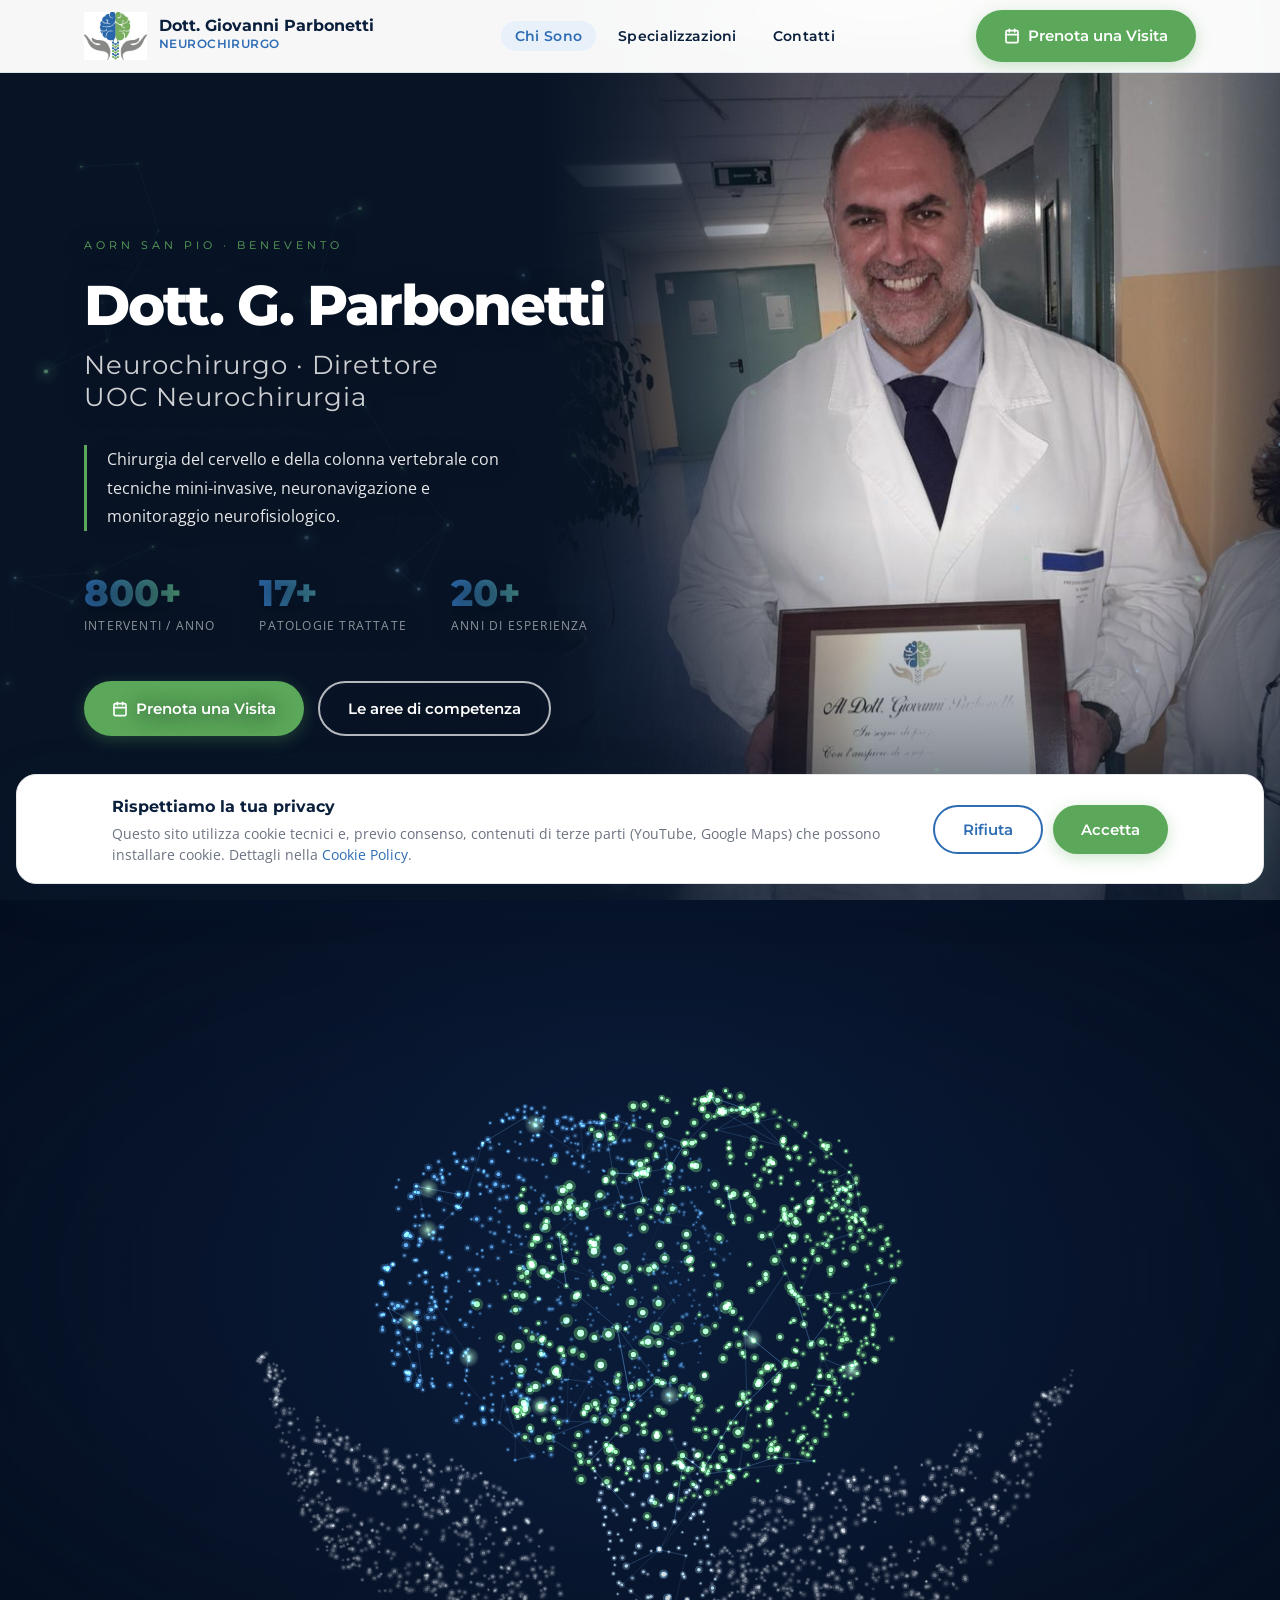
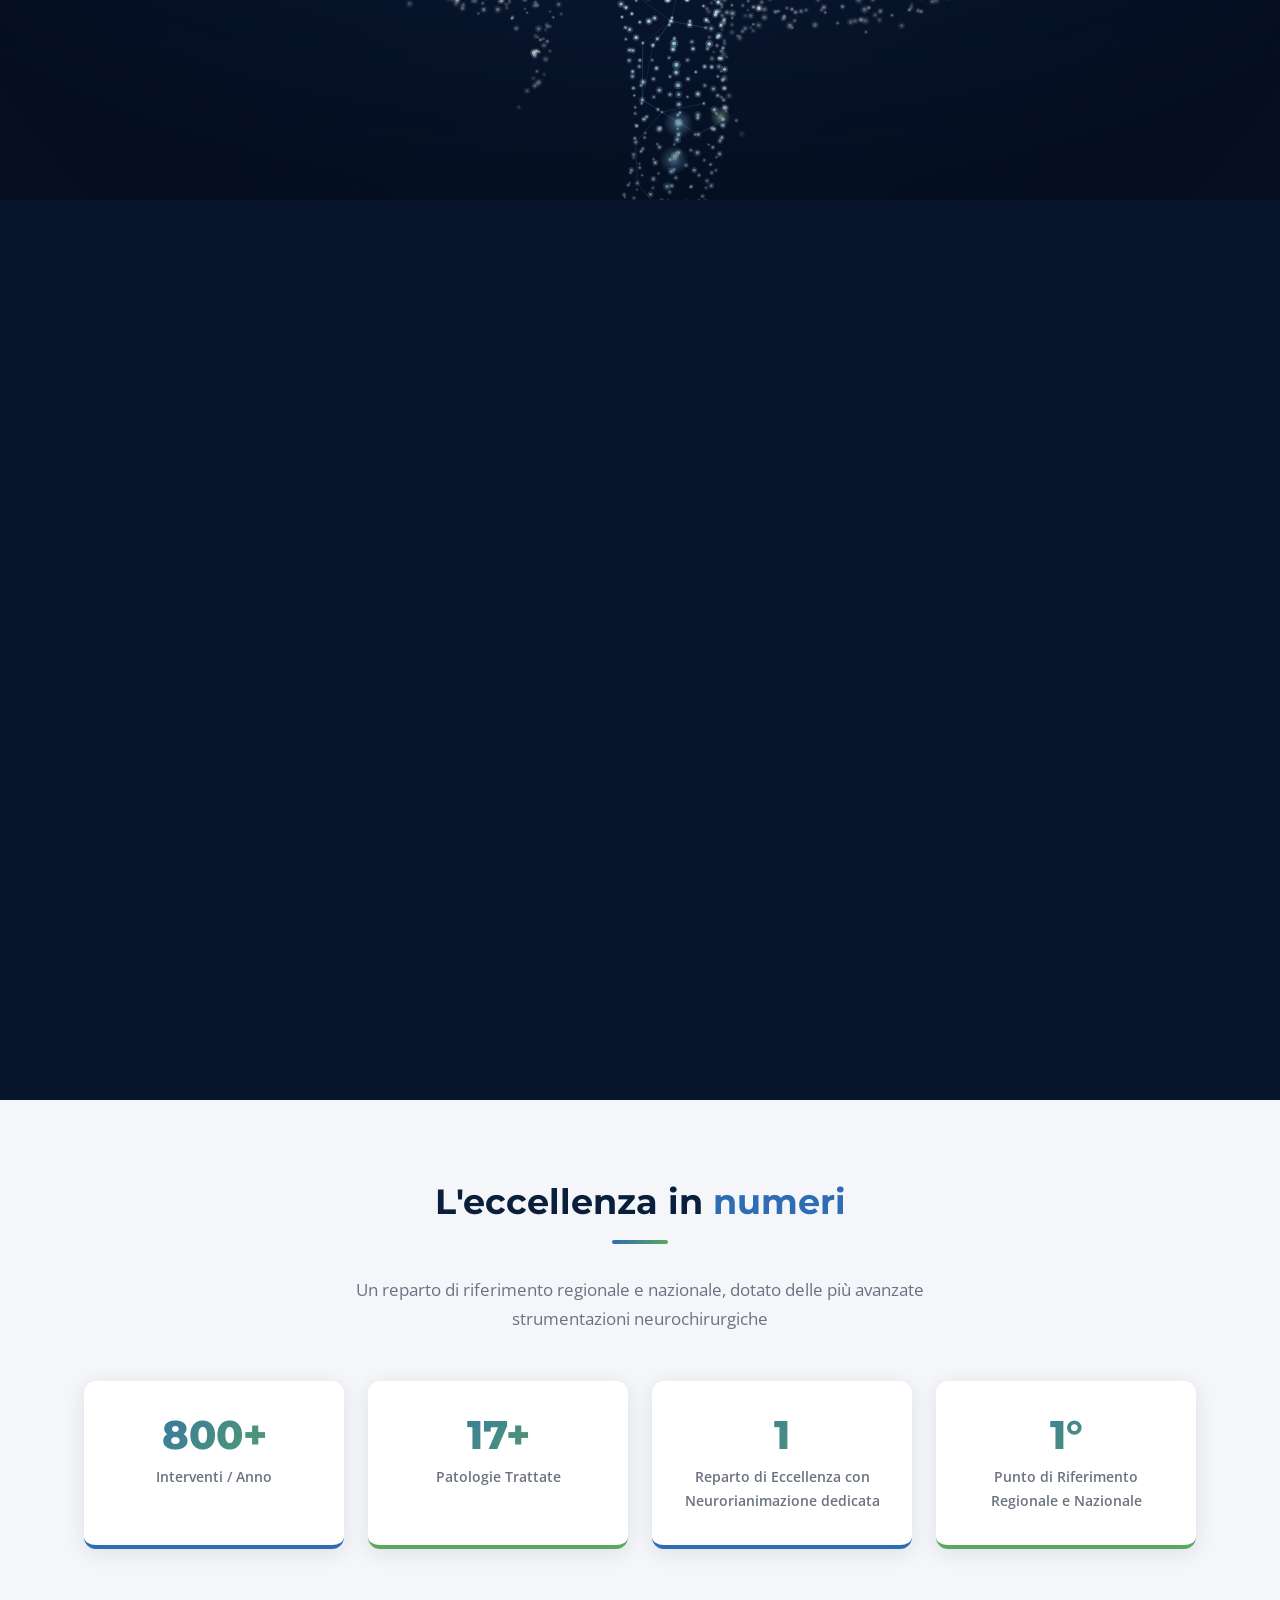
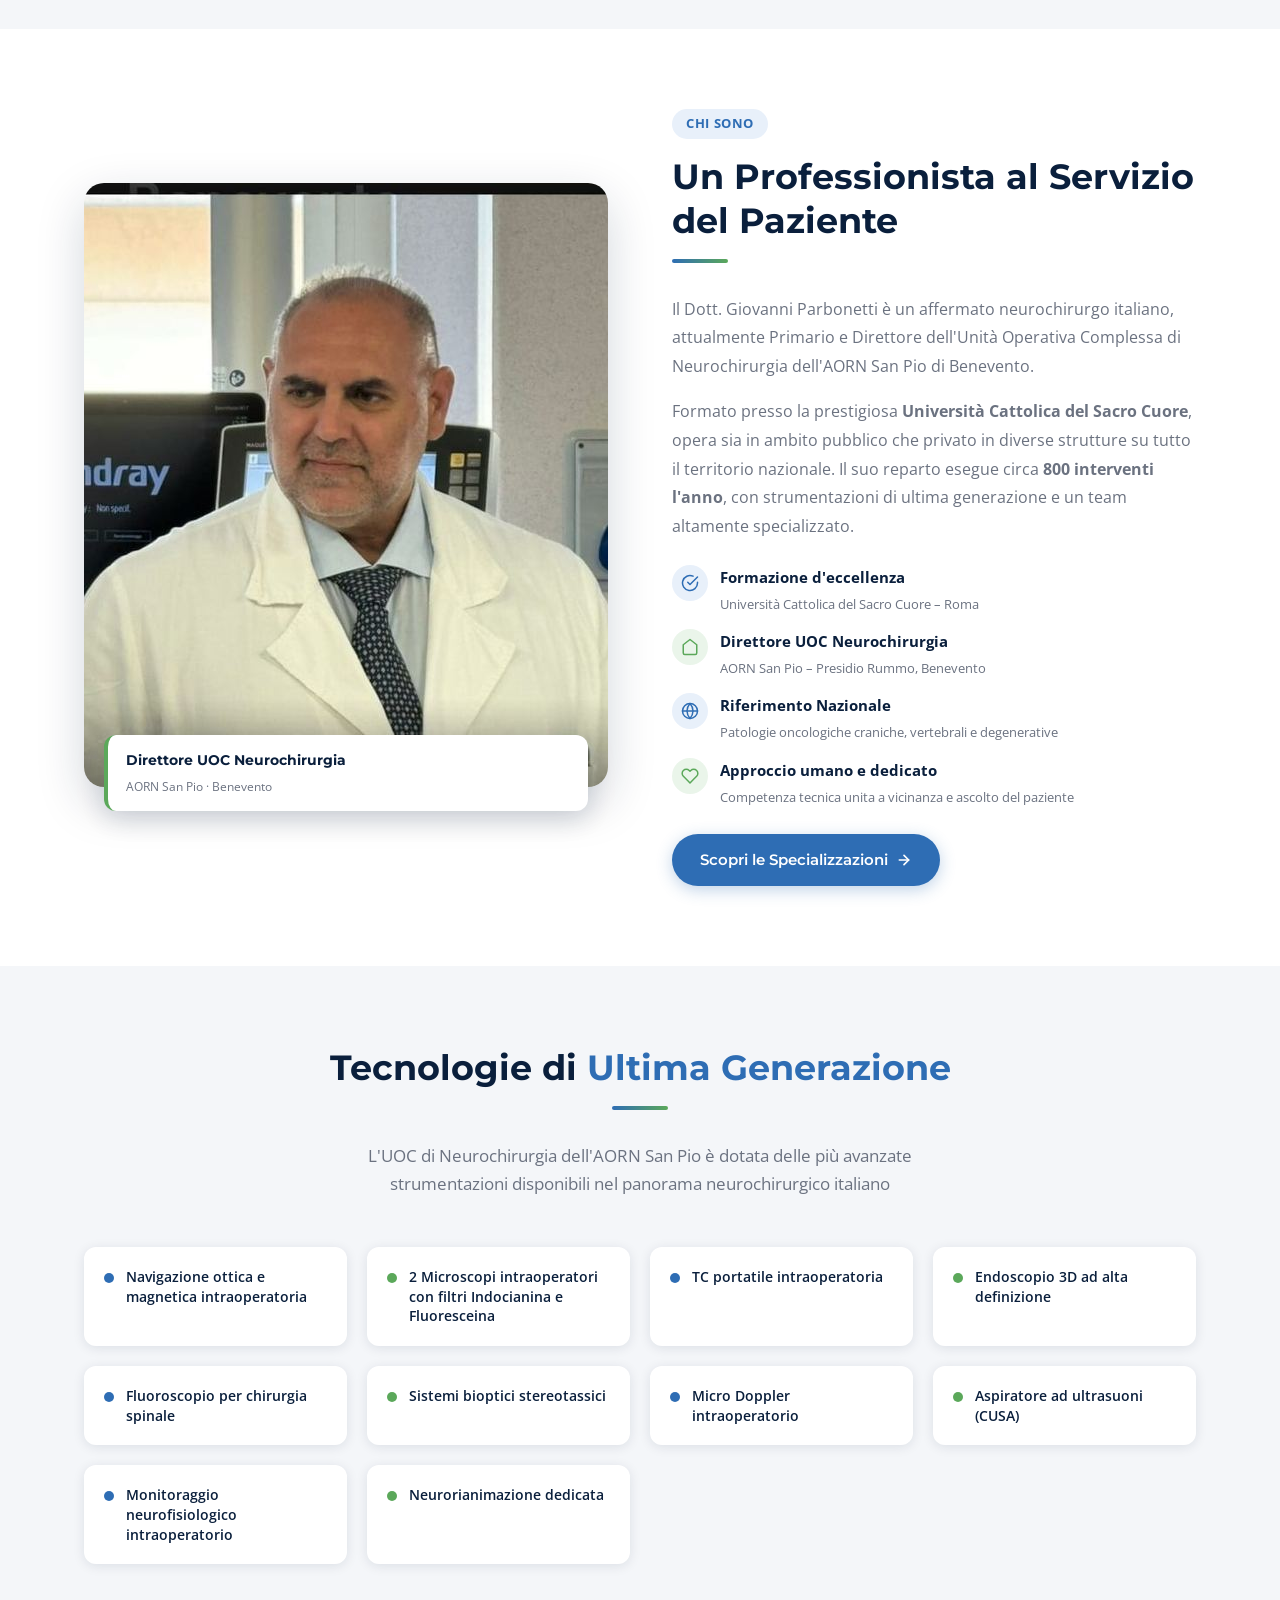
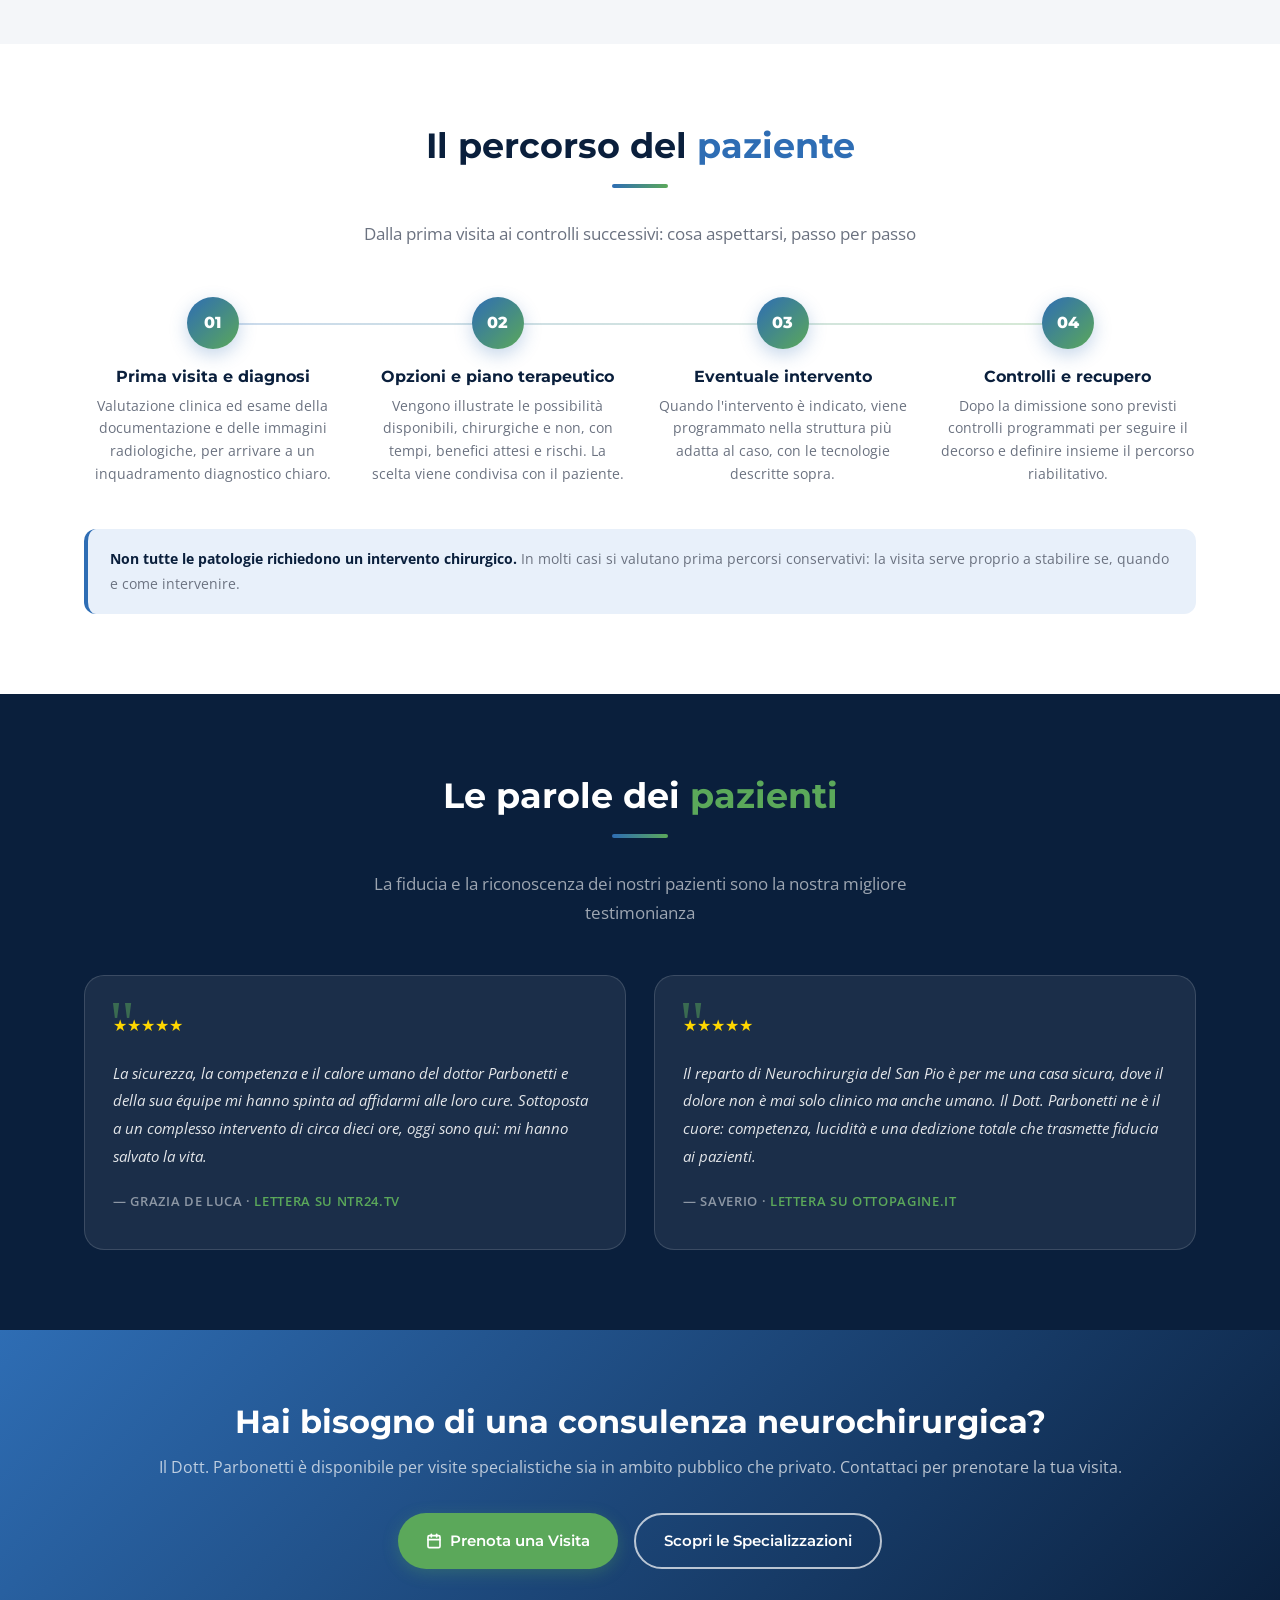
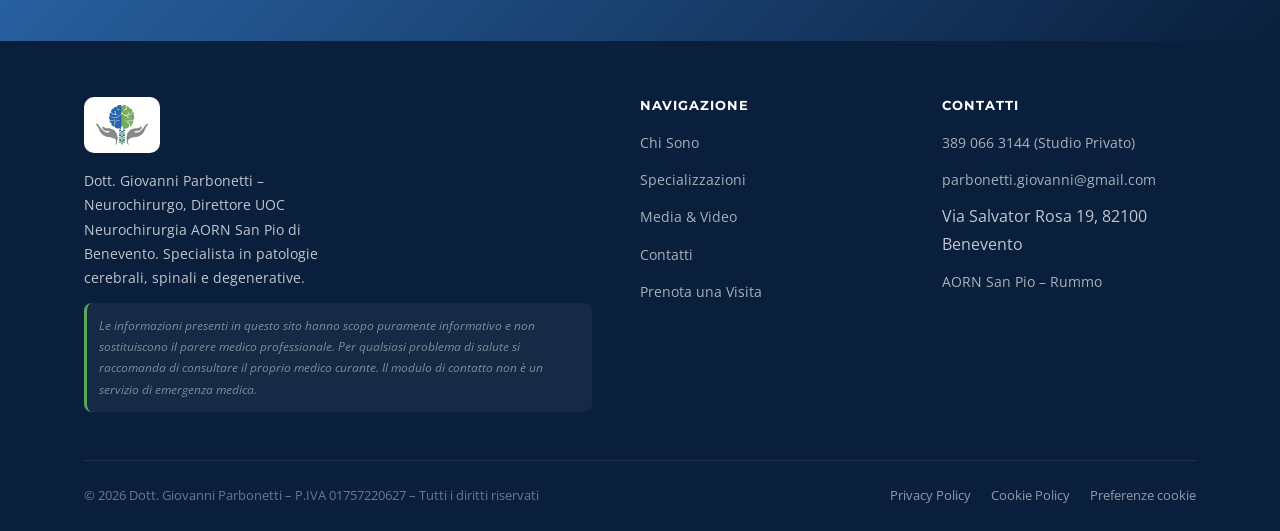
==== index.html @ 3cb3f380 "Scena cervello: due mani di particelle ricavate dai pixel grigi del logo Added functionality to load" ====
<!DOCTYPE html>
<html lang="it">
<head>
  <meta charset="UTF-8" />
  <meta name="viewport" content="width=device-width, initial-scale=1.0" />
  <meta name="description" content="Dott. Giovanni Parbonetti – Neurochirurgo, Direttore UOC Neurochirurgia AORN San Pio di Benevento. Specialista in patologie cerebrali, spinali e degenerative." />
  <meta name="theme-color" content="#0A1F3C" />
  <title>Dott. Giovanni Parbonetti – Neurochirurgo | AORN San Pio Benevento</title>

  <!-- Open Graph / social -->
  <meta property="og:type" content="website" />
  <meta property="og:title" content="Dott. Giovanni Parbonetti – Neurochirurgo | AORN San Pio Benevento" />
  <meta property="og:description" content="Direttore UOC Neurochirurgia AORN San Pio di Benevento. Specialista in patologie cerebrali, spinali e degenerative. Prenota una visita." />
  <meta property="og:image" content="PHOTO-2025-05-21-15-43-56.jpg" />
  <meta property="og:locale" content="it_IT" />
  <meta name="twitter:card" content="summary_large_image" />

  <!-- Google Fonts (preconnect per caricamento rapido) -->
  <link rel="preconnect" href="https://fonts.googleapis.com" />
  <link rel="preconnect" href="https://fonts.gstatic.com" crossorigin />
  <link rel="stylesheet" href="https://fonts.googleapis.com/css2?family=Montserrat:wght@400;500;600;700;800&family=Open+Sans:ital,wght@0,400;0,500;0,600;1,400&display=swap" />

  <link rel="stylesheet" href="style.css" />
  <!-- Favicon placeholder -->
  <link rel="icon" type="image/jpeg" href="PHOTO-2025-06-05-13-00-34.jpg" />

  <!-- Dati strutturati schema.org (Physician) -->
  <script type="application/ld+json">
  {
    "@context": "https://schema.org",
    "@type": "Physician",
    "name": "Dott. Giovanni Parbonetti",
    "medicalSpecialty": "Neurosurgery",
    "description": "Neurochirurgo, Direttore UOC Neurochirurgia presso l'AORN San Pio di Benevento. Specialista in patologie cerebrali, spinali e degenerative.",
    "image": "PHOTO-2025-05-21-15-43-56.jpg",
    "telephone": "+39 389 066 3144",
    "email": "parbonetti.giovanni@gmail.com",
    "address": {
      "@type": "PostalAddress",
      "streetAddress": "Via Salvator Rosa 19",
      "addressLocality": "Benevento",
      "postalCode": "82100",
      "addressRegion": "BN",
      "addressCountry": "IT"
    },
    "worksFor": {
      "@type": "Hospital",
      "name": "AORN San Pio – Presidio Gaetano Rummo",
      "address": {
        "@type": "PostalAddress",
        "streetAddress": "Via Dell'Angelo 1",
        "addressLocality": "Benevento",
        "addressCountry": "IT"
      }
    },
    "alumniOf": "Università Cattolica del Sacro Cuore"
  }
  </script>
</head>
<body>
<div class="scroll-progress" aria-hidden="true"></div>

<!-- ======== NAVBAR ======== -->
<nav class="navbar" id="navbar">
  <div class="container navbar-inner">
    <a href="index.html" class="navbar-brand">
      <img src="PHOTO-2025-06-05-13-00-34.jpg" alt="Logo Dott. Parbonetti" class="navbar-logo" />
      <div class="navbar-brand-text">
        <div class="navbar-brand-name">Dott. Giovanni Parbonetti</div>
        <div class="navbar-brand-title">Neurochirurgo</div>
      </div>
    </a>

    <ul class="nav-links">
      <li><a href="index.html" class="active">Chi Sono</a></li>
      <li><a href="specializzazioni.html">Specializzazioni</a></li>
      <li><a href="contatti.html">Contatti</a></li>
    </ul>

    <a href="contatti.html" class="btn btn-green navbar-cta">
      <svg xmlns="http://www.w3.org/2000/svg" width="16" height="16" viewBox="0 0 24 24" fill="none" stroke="currentColor" stroke-width="2.5" stroke-linecap="round" stroke-linejoin="round"><rect x="3" y="4" width="18" height="18" rx="2"/><line x1="16" y1="2" x2="16" y2="6"/><line x1="8" y1="2" x2="8" y2="6"/><line x1="3" y1="10" x2="21" y2="10"/></svg>
      Prenota una Visita
    </a>

    <button class="hamburger" id="hamburger" aria-label="Menu">
      <span></span><span></span><span></span>
    </button>
  </div>
</nav>

<!-- Mobile menu -->
<div class="mobile-menu" id="mobileMenu">
  <a href="index.html">Chi Sono</a>
  <a href="specializzazioni.html">Specializzazioni & Media</a>
  <a href="contatti.html">Contatti</a>
  <a href="contatti.html" class="btn btn-green">Prenota una Visita</a>
</div>

<!-- ======== HERO — "Split editoriale" ========
     Foto a tutta altezza sfumata nel fondo + rete neurale animata.
     Tutto autocontenuto (markup + stile + script) e SENZA classe .fade-in:
     il contenuto è sempre visibile e non dipende da animations.js. -->
<section class="nh" id="hero">
  <div class="nh-photo">
    <img src="PHOTO-2025-05-21-15-43-56.jpg" alt="Dott. Giovanni Parbonetti, Neurochirurgo" width="760" height="1013" fetchpriority="high" decoding="async" />
  </div>
  <!-- Ordine: prima la velatura scura, POI le particelle: cosi' i puntini
       luminosi galleggiano sopra tutto, anche sopra la foto. -->
  <div class="nh-mask" aria-hidden="true"></div>
  <canvas class="nh-net" id="nhNet" aria-hidden="true"></canvas>

  <div class="container">
    <div class="nh-in">
      <p class="nh-kicker">AORN San Pio · Benevento</p>
      <h1 class="nh-title">Dott. G. Parbonetti<i>Neurochirurgo · Direttore UOC Neurochirurgia</i></h1>
      <p class="nh-quote">Chirurgia del cervello e della colonna vertebrale con tecniche mini-invasive, neuronavigazione e monitoraggio neurofisiologico.</p>
      <div class="nh-nums">
        <div><b data-n="800">800+</b><span>Interventi / anno</span></div>
        <div><b data-n="17">17+</b><span>Patologie trattate</span></div>
        <div><b data-n="20">20+</b><span>Anni di esperienza</span></div>
      </div>
      <div class="nh-cta">
        <a href="contatti.html" class="btn btn-green">
          <svg xmlns="http://www.w3.org/2000/svg" width="16" height="16" viewBox="0 0 24 24" fill="none" stroke="currentColor" stroke-width="2.5" stroke-linecap="round" stroke-linejoin="round"><rect x="3" y="4" width="18" height="18" rx="2"/><line x1="16" y1="2" x2="16" y2="6"/><line x1="8" y1="2" x2="8" y2="6"/><line x1="3" y1="10" x2="21" y2="10"/></svg>
          Prenota una Visita
        </a>
        <a href="specializzazioni.html" class="btn btn-outline">Le aree di competenza</a>
      </div>
    </div>
  </div>
</section>

<style>
  .nh{position:relative;min-height:100vh;display:flex;align-items:center;overflow:hidden;background:#081426;padding-top:72px;}
  /* IMPORTANTE: dentro un contenitore flex il .container non si allarga da solo,
     si restringe attorno al contenuto. Senza width:100% diventava largo 608px
     (560 di testo + 48 di padding) e finiva CENTRATO nello schermo, cioe' sopra
     la foto. Con width:100% torna largo 1160px e il testo resta a sinistra. */
  .nh>.container{width:100%;}
  /* La foto occupa una fascia ampia a destra e resta ben leggibile.
     mask-image sfuma i BORDI LATERALI della foto stessa: a sinistra sparisce
     dentro il fondo scuro (niente piu' stacco netto verticale), a destra si
     ammorbidisce verso il bordo della finestra. E' una maschera di trasparenza,
     non un velo scuro: la foto resta luminosa dove conta, al centro. */
  .nh-photo{position:absolute;top:0;right:0;width:58%;height:100%;
    -webkit-mask-image:linear-gradient(90deg,transparent 0,rgba(0,0,0,.18) 8%,#000 34%,#000 84%,rgba(0,0,0,.5) 100%);
    mask-image:linear-gradient(90deg,transparent 0,rgba(0,0,0,.18) 8%,#000 34%,#000 84%,rgba(0,0,0,.5) 100%);}
  .nh-photo img{width:100%;height:100%;object-fit:cover;object-position:center 16%;}
  .nh-net{position:absolute;inset:0;width:100%;height:100%;opacity:.62;}
  /* Sfumatura: piena a sinistra, completamente trasparente oltre il 68% */
  .nh-mask{position:absolute;inset:0;
    background:
      linear-gradient(90deg,#081426 2%,rgba(8,20,38,.86) 24%,rgba(8,20,38,.42) 48%,rgba(8,20,38,0) 68%),
      linear-gradient(0deg,rgba(8,20,38,.72),transparent 42%);}
  /* Colonna di testo tenuta nella zona scura, con ombra morbida:
     così la foto resta luminosa ma il testo sopra il camice si legge bene. */
  .nh-in{position:relative;max-width:560px;padding:80px 0;text-shadow:0 2px 20px rgba(8,20,38,.8);}
  .nh-kicker{font-family:'Montserrat',sans-serif;font-size:.7rem;letter-spacing:4px;text-transform:uppercase;color:var(--green);animation:nhUp .7s ease both;}
  /* Corpo ridotto rispetto al solo cognome: "Dott. G. Parbonetti" e' lungo
     19 caratteri e a 68px sfondava la colonna da 560px (misurato 651px).
     A 56px sta su una riga sola da 1280px in su, e scala giu' fino a 32px
     sul telefono senza mai andare a capo. */
  .nh-title{font-family:'Montserrat',sans-serif;font-weight:800;font-size:clamp(2rem,4.6vw,3.5rem);line-height:1;letter-spacing:-2px;color:#fff;margin:22px 0 0;animation:nhUp .85s ease .12s both;}
  /* Sottotitolo: leggermente piu' piccolo, con interlinea propria (l'h1 ha
     line-height:1) e text-wrap:balance, cosi' su due righe non resta la parola
     "Neurochirurgia" orfana da sola in fondo. */
  .nh-title i{font-style:normal;font-weight:400;display:block;font-size:.46em;line-height:1.25;text-wrap:balance;letter-spacing:1px;color:rgba(255,255,255,.8);margin-top:16px;}
  .nh-quote{border-left:3px solid var(--green);padding-left:20px;margin-top:32px;font-size:1.02rem;line-height:1.75;color:rgba(255,255,255,.9);max-width:430px;animation:nhUp .85s ease .3s both;}
  .nh-nums{display:flex;gap:44px;margin-top:44px;flex-wrap:wrap;animation:nhUp .85s ease .45s both;}
  .nh-nums b{display:block;font-family:'Montserrat',sans-serif;font-size:2.3rem;font-weight:800;line-height:1;
    background:linear-gradient(90deg,var(--blue),var(--green));-webkit-background-clip:text;background-clip:text;color:transparent;}
  .nh-nums span{font-size:.76rem;color:rgba(255,255,255,.55);text-transform:uppercase;letter-spacing:1.2px;}
  .nh-cta{display:flex;gap:14px;flex-wrap:wrap;margin-top:42px;animation:nhUp .85s ease .58s both;}
  @keyframes nhUp{from{opacity:0;transform:translateY(26px);}to{opacity:1;transform:translateY(0);}}
  @media (max-width:900px){
    .nh{min-height:auto;padding:110px 0 70px;}
    /* Su mobile la foto sta dietro al testo: qui la sfumatura va dall'alto
       verso il basso, cosi' l'immagine si dissolve nel fondo scuro. */
    .nh-photo{width:100%;opacity:.3;
      -webkit-mask-image:linear-gradient(180deg,#000 0,#000 52%,transparent 100%);
      mask-image:linear-gradient(180deg,#000 0,#000 52%,transparent 100%);}
    .nh-mask{background:linear-gradient(0deg,#081426 20%,rgba(8,20,38,.88) 58%,rgba(8,20,38,.62));}
    .nh-in{padding:0;}
    .nh-nums{gap:26px;}
    .nh-nums b{font-size:1.8rem;}
  }
  @media (prefers-reduced-motion:reduce){
    .nh-kicker,.nh-title,.nh-quote,.nh-nums,.nh-cta{animation:none;}
    .nh-net{display:none;}
  }
</style>

<script>
(function(){
  var reduce=window.matchMedia('(prefers-reduced-motion: reduce)').matches;
  var cv=document.getElementById('nhNet');
  var sec=document.getElementById('hero');

  /* Particelle: puntini luminosi blu e verdi che salgono molto lentamente e si
     collegano fra loro quando si avvicinano. L'alone di ogni puntino e' disegnato
     UNA sola volta su una mini-canvas di servizio ("sprite") e poi ricopiato:
     e' molto piu' leggero che ricalcolare un gradiente per ogni particella a ogni
     fotogramma. L'animazione si ferma quando la hero esce dallo schermo. */
  if(cv&&cv.getContext&&!reduce){
    var ctx=cv.getContext('2d'),P=[],W=0,H=0,attiva=true,girando=false;
    var N=window.innerWidth<760?30:70;   /* meno particelle su telefono */
    function sprite(col){
      var s=document.createElement('canvas');s.width=s.height=64;
      var c=s.getContext('2d'),g=c.createRadialGradient(32,32,0,32,32,32);
      g.addColorStop(0,'rgba('+col+',.55)');
      g.addColorStop(.35,'rgba('+col+',.16)');
      g.addColorStop(1,'rgba('+col+',0)');
      c.fillStyle=g;c.fillRect(0,0,64,64);return s;}
    var ALO_BLU=sprite('150,205,255'), ALO_VERDE=sprite('124,205,140');
    for(var i=0;i<N;i++)P.push({
      x:Math.random(), y:Math.random(),
      vx:(Math.random()-.5)*0.00020,                 /* deriva laterale minima */
      vy:-(0.00010+Math.random()*0.00026),           /* salgono piano */
      r:0.7+Math.random()*1.8,                       /* raggio del puntino */
      a:0.20+Math.random()*0.45,                     /* trasparenza di base */
      verde:Math.random()<0.40,                      /* 40% verdi, 60% azzurre */
      f:Math.random()*6.283});                       /* sfasamento del respiro */
    function misura(){var r=cv.getBoundingClientRect();W=r.width;H=r.height;if(W<2||H<2)return false;
      var d=Math.min(window.devicePixelRatio||1,2),nw=Math.round(W*d),nh=Math.round(H*d);
      if(cv.width!==nw||cv.height!==nh){cv.width=nw;cv.height=nh;}
      ctx.setTransform(d,0,0,d,0,0);return true;}
    function frame(now){
      if(!attiva){girando=false;return;}
      if(!misura()){requestAnimationFrame(frame);return;}
      var t=now*0.001,i,j;
      ctx.clearRect(0,0,W,H);
      /* movimento: chi esce da un bordo rientra dall'altro */
      for(i=0;i<P.length;i++){var p=P[i];p.x+=p.vx;p.y+=p.vy;
        if(p.x<-0.03)p.x=1.03; else if(p.x>1.03)p.x=-0.03;
        if(p.y<-0.03){p.y=1.03;p.x=Math.random();}}
      /* fili di collegamento fra particelle vicine */
      for(i=0;i<P.length;i++){for(j=i+1;j<P.length;j++){
        var a=P[i],b=P[j],dx=(a.x-b.x)*W,dy=(a.y-b.y)*H,d2=dx*dx+dy*dy;
        if(d2<14000){ctx.strokeStyle='rgba(130,185,225,'+(0.11*(1-d2/14000)).toFixed(3)+')';ctx.lineWidth=1;
          ctx.beginPath();ctx.moveTo(a.x*W,a.y*H);ctx.lineTo(b.x*W,b.y*H);ctx.stroke();}}}
      /* alone + nucleo; "lighter" fa sommare le luci come luci vere */
      ctx.globalCompositeOperation='lighter';
      for(i=0;i<P.length;i++){var q=P[i],qx=q.x*W,qy=q.y*H;
        var al=q.a*(0.70+0.30*Math.sin(t*0.8+q.f)), R=q.r*7;
        ctx.globalAlpha=al;
        ctx.drawImage(q.verde?ALO_VERDE:ALO_BLU,qx-R,qy-R,R*2,R*2);
        ctx.globalAlpha=1;
        ctx.fillStyle='rgba('+(q.verde?'150,225,165':'190,225,255')+','+al.toFixed(3)+')';
        ctx.beginPath();ctx.arc(qx,qy,q.r,0,6.283);ctx.fill();}
      ctx.globalCompositeOperation='source-over';
      requestAnimationFrame(frame);
    }
    function avvia(){if(!girando){girando=true;requestAnimationFrame(frame);}}
    if('IntersectionObserver' in window){
      new IntersectionObserver(function(e){e.forEach(function(x){attiva=x.isIntersecting;if(attiva)avvia();});},{threshold:0})
        .observe(sec);
    }
    avvia();
  }

  /* I numeri partono già scritti nell'HTML: il conteggio è solo un di più. */
  if(!reduce){
    var nums=document.querySelectorAll('.nh-nums b[data-n]');
    nums.forEach(function(el){
      var target=+el.getAttribute('data-n'),t0=null;
      function step(now){ if(t0===null)t0=now;
        var k=Math.min((now-t0)/1500,1);
        el.textContent=Math.round(target*(1-Math.pow(1-k,3)))+'+';
        if(k<1)requestAnimationFrame(step); }
      requestAnimationFrame(step);
    });
  }
})();
</script>

<!-- ======== SCENA CERVELLO NEURALE (scroll) ======== -->
<section class="neuro-scene" id="neuroScene">
  <div class="neuro-sticky">
    <canvas id="neuroCanvas" aria-hidden="true"></canvas>
    <div class="neuro-vignette" aria-hidden="true"></div>
    <div class="neuro-overlay">
      <p class="neuro-eyebrow" id="nEyebrow">Il sistema nervoso, in ogni dettaglio</p>
      <h2 class="neuro-title" id="nTitle">Neurochirurgia <span>d'Eccellenza</span></h2>
      <p class="neuro-sub" id="nSub">Tecnologie di ultima generazione al servizio del cervello e della colonna vertebrale.</p>
      <!-- I numeri non vengono ripetuti qui: la sezione "L'eccellenza in numeri"
           subito sotto è l'unico punto in cui compaiono, per evitare dati discordanti. -->
    </div>
  </div>
  <style>
    .neuro-scene{position:relative;height:200vh;background:#07142b;}
    .neuro-sticky{position:sticky;top:0;height:100vh;overflow:hidden;}
    #neuroCanvas{position:absolute;inset:0;width:100%;height:100%;display:block;}
    .neuro-vignette{position:absolute;inset:0;pointer-events:none;background:radial-gradient(ellipse 70% 60% at 50% 42%,transparent 42%,rgba(4,11,26,.6) 100%);}
    .neuro-overlay{position:absolute;inset:0;display:flex;flex-direction:column;justify-content:center;padding:0 8vw;pointer-events:none;}
    .neuro-eyebrow{font-family:'Montserrat',sans-serif;font-weight:600;letter-spacing:5px;text-transform:uppercase;font-size:.72rem;color:var(--green);opacity:0;transform:translateY(20px);}
    .neuro-title{font-family:'Montserrat',sans-serif;font-weight:800;line-height:1.02;letter-spacing:-1px;font-size:clamp(2.1rem,6vw,4.4rem);margin-top:14px;max-width:14ch;color:#fff;opacity:0;transform:translateY(30px);text-shadow:0 6px 40px rgba(4,11,26,.6);}
    .neuro-title span{color:var(--green);}
    .neuro-sub{margin-top:20px;font-size:clamp(.95rem,1.6vw,1.15rem);color:rgba(255,255,255,.72);max-width:36ch;opacity:0;transform:translateY(24px);}
    .neuro-stats{display:flex;gap:38px;margin-top:40px;flex-wrap:wrap;}
    .neuro-stat{opacity:0;transform:translateY(20px);}
    .neuro-stat b{font-family:'Montserrat',sans-serif;font-weight:800;font-size:clamp(1.7rem,3vw,2.4rem);background:linear-gradient(90deg,var(--blue),var(--green));-webkit-background-clip:text;background-clip:text;color:transparent;display:block;}
    .neuro-stat span{font-size:.8rem;color:rgba(255,255,255,.55);letter-spacing:.5px;}
    @media (max-width:640px){.neuro-scene{height:170vh;}.neuro-overlay{justify-content:flex-end;padding:0 7vw 14vh;}.neuro-stats{gap:22px;}}
  </style>
  <script>
  (function(){
    var reduce=window.matchMedia('(prefers-reduced-motion: reduce)').matches;
    var cv=document.getElementById('neuroCanvas'); if(!cv) return;
    var ctx=cv.getContext('2d'), scene=document.getElementById('neuroScene');
    var DPR=Math.min(window.devicePixelRatio||1,2), W=0,H=0,CX=0,CY=0,SC=1;
    /* Misura il canvas. Ridimensiona SOLO se le dimensioni sono cambiate:
       assegnare cv.width cancella il disegno, quindi non va fatto a ogni frame. */
    function measure(){var r=cv.getBoundingClientRect();W=r.width;H=r.height;if(W<2||H<2)return false;
      var nw=Math.round(W*DPR),nh=Math.round(H*DPR);
      if(cv.width!==nw||cv.height!==nh){cv.width=nw;cv.height=nh;}
      ctx.setTransform(DPR,0,0,DPR,0,0);
      CX=W*0.5;CY=H*0.42;SC=Math.min(W,H)*0.22;return true;}
    function rnd(a,b){return a+Math.random()*(b-a);}
    var P=[];
    function hemi(sign,n,col){for(var i=0;i<n;i++){var u=Math.random(),v=Math.random();
      var th=2*Math.PI*u,ph=Math.acos(2*v-1);
      var x=Math.sin(ph)*Math.cos(th),y=Math.cos(ph),z=Math.sin(ph)*Math.sin(th);
      var f=1+0.10*Math.sin(x*7+y*5)*Math.sin(z*6-y*4)+0.05*Math.sin(y*13+z*3);
      var px=x*1.02*f,py=y*0.92*f,pz=z*1.12*f;
      px=sign*(0.42+Math.abs(px)*0.62);py=py*0.98+0.05;
      var d=Math.random()<0.35?rnd(0.72,0.97):1;px*=d;py*=d;pz*=d;
      var s=0.55+0.45*Math.random();
      P.push({bx:px,by:py,bz:pz,sx:rnd(-6,6),sy:rnd(-6,6),sz:rnd(-6,6),r:col[0]*s|0,g:col[1]*s|0,b:col[2]*s|0,z2:rnd(0.9,2)});}}
    function spine(){var top=0.9,bot=3.4,V=22;for(var i=0;i<=V;i++){var t=i/V;
      var cy=top+t*(bot-top),cx=0.02+0.30*Math.sin(t*Math.PI*1.15),cz=0.05*Math.sin(t*6);
      var ring=12+Math.round((1-t)*6),rad=0.30-0.10*t;
      for(var k=0;k<ring;k++){var a=2*Math.PI*k/ring,sh=0.6+0.4*Math.random();
        P.push({bx:cx+Math.cos(a)*rad,by:cy,bz:cz+Math.sin(a)*rad*0.85,sx:rnd(-6,6),sy:rnd(-6,6),sz:rnd(-6,6),r:175*sh|0,g:215*sh|0,b:255*sh|0,z2:rnd(0.9,1.7),cord:false});}
      P.push({bx:cx,by:cy,bz:cz,sx:rnd(-6,6),sy:rnd(-6,6),sz:rnd(-6,6),r:150,g:210,b:255,z2:rnd(1.4,2.3),cord:true});}}
    hemi(-1,780,[70,150,230]);hemi(1,780,[110,205,120]);spine();
    var neu=[];for(var i=0;i<P.length;i+=13)neu.push(P[i]);
    var links=[];for(var a=0;a<neu.length;a++){var b1=-1,d1=9,b2=-1,d2=9;
      for(var b=0;b<neu.length;b++){if(a==b)continue;var dx=neu[a].bx-neu[b].bx,dy=neu[a].by-neu[b].by,dz=neu[a].bz-neu[b].bz,dd=dx*dx+dy*dy+dz*dz;
        if(dd<d1){d2=d1;b2=b1;d1=dd;b1=b;}else if(dd<d2){d2=dd;b2=b;}}
      if(b1>=0&&d1<0.85)links.push([neu[a],neu[b1]]);if(b2>=0&&d2<0.85&&Math.random()<0.6)links.push([neu[a],neu[b2]]);}
    var cord=P.filter(function(p){return p.cord;}).sort(function(a,b){return a.by-b.by;});
    var sig=[];for(var s=0;s<10;s++)sig.push({l:links[(Math.random()*links.length)|0],t:Math.random(),v:rnd(0.006,0.015)});
    var csig=[];for(var c=0;c<4;c++)csig.push({t:Math.random(),v:rnd(0.002,0.004)});

    /* ---------- LE DUE MANI, RICAVATE DAL LOGO VERO --------------------
       Le mani non sono disegnate a mano: si carica il file del logo in una
       piccola canvas di servizio e si tengono SOLO i pixel grigi (il cervello
       nel logo e' blu/verde, lo sfondo e' bianco). Da quei pixel si estrae una
       nuvola di punti, quindi la sagoma coincide esattamente con il marchio
       del Dottore. Se un domani il logo cambia, cambiano anche le mani.       */
    var MANI=[];
    (function caricaMani(){
      var img=new Image();
      img.onload=function(){
        var cw=340, ch=Math.round(cw*img.naturalHeight/img.naturalWidth);
        var oc=document.createElement('canvas');oc.width=cw;oc.height=ch;
        var o=oc.getContext('2d');o.drawImage(img,0,0,cw,ch);
        var dat;try{dat=o.getImageData(0,0,cw,ch).data;}catch(e){return;}
        var pts=[],x,y,ii,r,g,b,mx,mn;
        for(y=0;y<ch;y++)for(x=0;x<cw;x++){
          ii=(y*cw+x)*4;r=dat[ii];g=dat[ii+1];b=dat[ii+2];
          mx=r>g?(r>b?r:b):(g>b?g:b); mn=r<g?(r<b?r:b):(g<b?g:b);
          /* grigio = i tre canali quasi uguali e luminosita' media */
          if(mx-mn<18&&mn>105&&mx<185)pts.push(x,y);
        }
        if(pts.length<800)return;
        var X0=1e9,X1=-1e9,Y0=1e9;
        for(ii=0;ii<pts.length;ii+=2){
          if(pts[ii]<X0)X0=pts[ii];if(pts[ii]>X1)X1=pts[ii];
          if(pts[ii+1]<Y0)Y0=pts[ii+1];}
        var stretto=window.innerWidth<760;
        var LARG=stretto?3.5:4.15;                  /* larghezza in unita' scena */
        var k=LARG/(X1-X0), cxL=(X0+X1)/2, N=stretto?520:1250;
        for(var n=0;n<N;n++){
          var j=((Math.random()*(pts.length>>1))|0)*2;
          var bx=(pts[j]-cxL)*k;
          var by=(pts[j+1]-Y0)*k+0.42;              /* partono sotto al cervello */
          /* le mani si incurvano verso chi guarda, come palme aperte */
          var u=Math.min(1,Math.abs(bx)/(LARG*0.5));
          var bz=0.55*Math.sin(Math.PI*u)+(Math.random()-.5)*0.12;
          var sh=0.72+0.28*Math.random();           /* variazione di grigio */
          MANI.push({bx:bx,by:by,bz:bz,r:0.75+Math.random()*1.05,
            a:0.26+Math.random()*0.30,
            c:Math.round(180*sh+42)+','+Math.round(188*sh+42)+','+Math.round(198*sh+42)});
        }
        if(reduce)frame(performance.now());
      };
      img.src='PHOTO-2025-06-05-13-00-34.jpg';
    })();

    function lerp(a,b,t){return a+(b-a)*t;}
    function clamp01(v){return Math.max(0,Math.min(1,v));}
    function easeOut(t){return 1-Math.pow(1-t,3);}
    function seg(p,a,b){return clamp01((p-a)/(b-a));}
    var progress=0;
    function computeProgress(){var r=scene.getBoundingClientRect(),total=scene.offsetHeight-window.innerHeight;progress=total>0?clamp01(-r.top/total):0;}
    function ov(id,v){var el=document.getElementById(id);if(el){el.style.opacity=v;el.style.transform='translateY('+((1-v)*22)+'px)';}}
    function overlay(){ov('nEyebrow',seg(progress,0.05,0.16));ov('nTitle',seg(progress,0.10,0.24));ov('nSub',seg(progress,0.18,0.34));}
    function glow(x,y,r,c){var g=ctx.createRadialGradient(x,y,0,x,y,r*3.5);g.addColorStop(0,'rgba('+c+',.9)');g.addColorStop(.4,'rgba('+c+',.4)');g.addColorStop(1,'rgba('+c+',0)');ctx.fillStyle=g;ctx.beginPath();ctx.arc(x,y,r*3.5,0,6.283);ctx.fill();}
    var t0=performance.now();
    function frame(now){
      /* Se il canvas non ha ancora dimensioni valide riprova al frame dopo,
         anche con "riduci animazioni": altrimenti resterebbe vuoto per sempre. */
      if(!measure()){requestAnimationFrame(frame);return;}
      var tm=(now-t0)/1000;
      /* Il cervello e' SEMPRE formato e visibile: lo scroll aggiunge solo rotazione. */
      var rY=reduce?0.5:(progress*1.5+tm*0.16), rX=-0.17+Math.sin(tm*0.25)*0.05;
      var cY=Math.cos(rY),sY=Math.sin(rY),cX=Math.cos(rX),sX=Math.sin(rX);
      ctx.clearRect(0,0,W,H);
      var bg=ctx.createRadialGradient(CX,CY,0,CX,CY,Math.max(W,H)*0.6);bg.addColorStop(0,'rgba(20,48,92,.35)');bg.addColorStop(1,'rgba(7,20,43,0)');ctx.fillStyle=bg;ctx.fillRect(0,0,W,H);
      ctx.globalCompositeOperation='lighter';
      /* Le mani ruotano MOLTO meno del cervello: oscillano appena, cosi'
         restano sempre aperte verso chi guarda mentre il cervello gira. */
      if(MANI.length){
        var rYm=Math.sin(tm*0.22)*0.15, rXm=-0.06;
        var cYm=Math.cos(rYm),sYm=Math.sin(rYm),cXm=Math.cos(rXm),sXm=Math.sin(rXm);
        for(var mi=0;mi<MANI.length;mi++){var mq=MANI[mi];
          var hx=mq.bx*cYm-mq.bz*sYm, hz=mq.bx*sYm+mq.bz*cYm;
          var hy=mq.by*cXm-hz*sXm, hz2=mq.by*sXm+hz*cXm;
          var hpe=4.2/(4.2-hz2), hsx=CX+hx*SC*hpe, hsy=CY+hy*SC*hpe;
          var hal=mq.a*(0.55+0.45*((hz2+1.4)/2.6));
          ctx.fillStyle='rgba('+mq.c+','+(hal*0.4).toFixed(3)+')';
          ctx.beginPath();ctx.arc(hsx,hsy,mq.r*hpe*2,0,6.283);ctx.fill();
          ctx.fillStyle='rgba('+mq.c+','+hal.toFixed(3)+')';
          ctx.beginPath();ctx.arc(hsx,hsy,Math.max(0.5,mq.r*hpe),0,6.283);ctx.fill();}
      }
      for(var i=0;i<P.length;i++){var p=P[i];
        var bx=p.bx,by=p.by,bz=p.bz;
        var x1=bx*cY-bz*sY,z1=bx*sY+bz*cY,y1=by*cX-z1*sX,z2=by*sX+z1*cX;
        var pe=4.2/(4.2-z2);p._x=CX+x1*SC*pe;p._y=CY+y1*SC*pe;p._s=pe;p._z=z2;}
      ctx.lineWidth=1;for(var l=0;l<links.length;l++){var A=links[l][0],B=links[l][1];var al=0.06+0.10*((A._z+B._z)*0.5+1);ctx.strokeStyle='rgba(90,150,210,'+al.toFixed(3)+')';ctx.beginPath();ctx.moveTo(A._x,A._y);ctx.lineTo(B._x,B._y);ctx.stroke();}
      var o=P.slice().sort(function(a,b){return a._z-b._z;});
      for(var q=0;q<o.length;q++){var pt=o[q],dp=(pt._z+1.4)/2.6,al=0.30+0.70*dp,sz=pt.z2*pt._s*(0.7+0.5*dp);
        ctx.fillStyle='rgba('+pt.r+','+pt.g+','+pt.b+','+(al*0.5).toFixed(3)+')';ctx.beginPath();ctx.arc(pt._x,pt._y,sz*2.1,0,6.283);ctx.fill();
        ctx.fillStyle='rgba('+Math.min(255,pt.r+60)+','+Math.min(255,pt.g+60)+','+Math.min(255,pt.b+60)+','+al.toFixed(3)+')';ctx.beginPath();ctx.arc(pt._x,pt._y,Math.max(0.5,sz),0,6.283);ctx.fill();}
      if(!reduce){
        for(var si=0;si<sig.length;si++){var g0=sig[si];g0.t+=g0.v;if(g0.t>1){g0.t=0;g0.l=links[(Math.random()*links.length)|0];}if(!g0.l)continue;var A2=g0.l[0],B2=g0.l[1];glow(lerp(A2._x,B2._x,g0.t),lerp(A2._y,B2._y,g0.t),3,'180,240,200');}
        for(var ci=0;ci<csig.length;ci++){var c0=csig[ci];c0.t+=c0.v;if(c0.t>1)c0.t=0;var ix=c0.t*(cord.length-1),i0=Math.floor(ix),fr=ix-i0,pA=cord[i0],pB=cord[Math.min(cord.length-1,i0+1)];if(pA&&pB)glow(lerp(pA._x,pB._x,fr),lerp(pA._y,pB._y,fr),4.2,'150,215,255');}
      }
      ctx.globalCompositeOperation='source-over';
      if(!reduce)requestAnimationFrame(frame);
    }
    function onScroll(){computeProgress();overlay();}
    window.addEventListener('scroll',onScroll,{passive:true});
    window.addEventListener('resize',function(){measure();onScroll();if(reduce)frame(performance.now());},{passive:true});
    computeProgress();overlay();
    if(reduce){progress=0.6;overlay();frame(performance.now());}else requestAnimationFrame(frame);
  })();
  </script>
</section>

<!-- ======== STATS ======== -->
<section class="section-pad bg-light">
  <div class="container">
    <div class="section-header fade-in">
      <h2 class="section-title">L'eccellenza in <span>numeri</span></h2>
      <div class="divider"></div>
      <p class="section-subtitle">Un reparto di riferimento regionale e nazionale, dotato delle più avanzate strumentazioni neurochirurgiche</p>
    </div>
    <div class="stats-grid">
      <div class="stat-card fade-in">
        <div class="stat-number" data-target="800">0</div>
        <div class="stat-label">Interventi / Anno</div>
      </div>
      <div class="stat-card fade-in">
        <div class="stat-number" data-target="17">0</div>
        <div class="stat-label">Patologie Trattate</div>
      </div>
      <div class="stat-card fade-in">
        <div class="stat-number" data-target="1" data-suffix="">1</div>
        <div class="stat-label">Reparto di Eccellenza con Neurorianimazione dedicata</div>
      </div>
      <div class="stat-card fade-in">
        <div class="stat-number" data-target="1" data-suffix="°">1</div>
        <div class="stat-label">Punto di Riferimento Regionale e Nazionale</div>
      </div>
    </div>
  </div>
</section>

<!-- ======== ABOUT ======== -->
<section class="section-pad" id="about">
  <div class="container">
    <div class="about-grid">
      <div class="about-image fade-in">
        <div class="about-real-photo">
          <img src="PHOTO-2025-05-19-22-18-21.jpg" alt="Dott. Giovanni Parbonetti in sala medica" width="720" height="604" loading="lazy" decoding="async" />
          <div class="about-photo-tag">
            <span>Direttore UOC Neurochirurgia</span>
            <small>AORN San Pio · Benevento</small>
          </div>
        </div>
      </div>

      <div class="about-content fade-in">
        <span class="about-tag">Chi Sono</span>
        <h2 class="section-title">Un Professionista al Servizio del Paziente</h2>
        <div class="divider"></div>
        <p>Il Dott. Giovanni Parbonetti è un affermato neurochirurgo italiano, attualmente Primario e Direttore dell'Unità Operativa Complessa di Neurochirurgia dell'AORN San Pio di Benevento.</p>
        <p>Formato presso la prestigiosa <strong>Università Cattolica del Sacro Cuore</strong>, opera sia in ambito pubblico che privato in diverse strutture su tutto il territorio nazionale. Il suo reparto esegue circa <strong>800 interventi l'anno</strong>, con strumentazioni di ultima generazione e un team altamente specializzato.</p>

        <div class="about-highlights">
          <div class="highlight-item">
            <div class="highlight-icon blue">
              <svg xmlns="http://www.w3.org/2000/svg" width="18" height="18" viewBox="0 0 24 24" fill="none" stroke="currentColor" stroke-width="2" stroke-linecap="round" stroke-linejoin="round"><path d="M22 11.08V12a10 10 0 1 1-5.93-9.14"/><polyline points="22 4 12 14.01 9 11.01"/></svg>
            </div>
            <div class="highlight-text">
              <strong>Formazione d'eccellenza</strong>
              <span>Università Cattolica del Sacro Cuore – Roma</span>
            </div>
          </div>
          <div class="highlight-item">
            <div class="highlight-icon green">
              <svg xmlns="http://www.w3.org/2000/svg" width="18" height="18" viewBox="0 0 24 24" fill="none" stroke="currentColor" stroke-width="2" stroke-linecap="round" stroke-linejoin="round"><path d="M3 9l9-7 9 7v11a2 2 0 0 1-2 2H5a2 2 0 0 1-2-2z"/></svg>
            </div>
            <div class="highlight-text">
              <strong>Direttore UOC Neurochirurgia</strong>
              <span>AORN San Pio – Presidio Rummo, Benevento</span>
            </div>
          </div>
          <div class="highlight-item">
            <div class="highlight-icon blue">
              <svg xmlns="http://www.w3.org/2000/svg" width="18" height="18" viewBox="0 0 24 24" fill="none" stroke="currentColor" stroke-width="2" stroke-linecap="round" stroke-linejoin="round"><circle cx="12" cy="12" r="10"/><line x1="2" y1="12" x2="22" y2="12"/><path d="M12 2a15.3 15.3 0 0 1 4 10 15.3 15.3 0 0 1-4 10 15.3 15.3 0 0 1-4-10 15.3 15.3 0 0 1 4-10z"/></svg>
            </div>
            <div class="highlight-text">
              <strong>Riferimento Nazionale</strong>
              <span>Patologie oncologiche craniche, vertebrali e degenerative</span>
            </div>
          </div>
          <div class="highlight-item">
            <div class="highlight-icon green">
              <svg xmlns="http://www.w3.org/2000/svg" width="18" height="18" viewBox="0 0 24 24" fill="none" stroke="currentColor" stroke-width="2" stroke-linecap="round" stroke-linejoin="round"><path d="M20.84 4.61a5.5 5.5 0 0 0-7.78 0L12 5.67l-1.06-1.06a5.5 5.5 0 0 0-7.78 7.78l1.06 1.06L12 21.23l7.78-7.78 1.06-1.06a5.5 5.5 0 0 0 0-7.78z"/></svg>
            </div>
            <div class="highlight-text">
              <strong>Approccio umano e dedicato</strong>
              <span>Competenza tecnica unita a vicinanza e ascolto del paziente</span>
            </div>
          </div>
        </div>

        <a href="specializzazioni.html" class="btn btn-primary">
          Scopri le Specializzazioni
          <svg xmlns="http://www.w3.org/2000/svg" width="16" height="16" viewBox="0 0 24 24" fill="none" stroke="currentColor" stroke-width="2.5" stroke-linecap="round" stroke-linejoin="round"><line x1="5" y1="12" x2="19" y2="12"/><polyline points="12 5 19 12 12 19"/></svg>
        </a>
      </div>
    </div>
  </div>
</section>

<!-- ======== TECNOLOGIE ======== -->
<section class="section-pad bg-light">
  <div class="container">
    <div class="section-header fade-in">
      <h2 class="section-title">Tecnologie di <span>Ultima Generazione</span></h2>
      <div class="divider"></div>
      <p class="section-subtitle">L'UOC di Neurochirurgia dell'AORN San Pio è dotata delle più avanzate strumentazioni disponibili nel panorama neurochirurgico italiano</p>
    </div>
    <div class="tech-grid">
      <div class="tech-item fade-in">
        <span class="tech-dot blue"></span>
        <span>Navigazione ottica e magnetica intraoperatoria</span>
      </div>
      <div class="tech-item fade-in">
        <span class="tech-dot green"></span>
        <span>2 Microscopi intraoperatori con filtri Indocianina e Fluoresceina</span>
      </div>
      <div class="tech-item fade-in">
        <span class="tech-dot blue"></span>
        <span>TC portatile intraoperatoria</span>
      </div>
      <div class="tech-item fade-in">
        <span class="tech-dot green"></span>
        <span>Endoscopio 3D ad alta definizione</span>
      </div>
      <div class="tech-item fade-in">
        <span class="tech-dot blue"></span>
        <span>Fluoroscopio per chirurgia spinale</span>
      </div>
      <div class="tech-item fade-in">
        <span class="tech-dot green"></span>
        <span>Sistemi bioptici stereotassici</span>
      </div>
      <div class="tech-item fade-in">
        <span class="tech-dot blue"></span>
        <span>Micro Doppler intraoperatorio</span>
      </div>
      <div class="tech-item fade-in">
        <span class="tech-dot green"></span>
        <span>Aspiratore ad ultrasuoni (CUSA)</span>
      </div>
      <div class="tech-item fade-in">
        <span class="tech-dot blue"></span>
        <span>Monitoraggio neurofisiologico intraoperatorio</span>
      </div>
      <div class="tech-item fade-in">
        <span class="tech-dot green"></span>
        <span>Neurorianimazione dedicata</span>
      </div>
    </div>
  </div>
</section>

<!-- ======== PERCORSO DEL PAZIENTE ========
     Spiega cosa succede dalla prima visita al controllo dopo l'intervento.
     Linguaggio informativo: nessuna promessa di risultato. -->
<section class="section-pad" id="percorso">
  <div class="container">
    <div class="section-header fade-in">
      <h2 class="section-title">Il percorso del <span>paziente</span></h2>
      <div class="divider"></div>
      <p class="section-subtitle">Dalla prima visita ai controlli successivi: cosa aspettarsi, passo per passo</p>
    </div>

    <div class="percorso-grid">

      <div class="percorso-step">
        <div class="percorso-num">01</div>
        <div>
          <h3>Prima visita e diagnosi</h3>
          <p>Valutazione clinica ed esame della documentazione e delle immagini radiologiche, per arrivare a un inquadramento diagnostico chiaro.</p>
        </div>
      </div>

      <div class="percorso-step">
        <div class="percorso-num">02</div>
        <div>
          <h3>Opzioni e piano terapeutico</h3>
          <p>Vengono illustrate le possibilità disponibili, chirurgiche e non, con tempi, benefici attesi e rischi. La scelta viene condivisa con il paziente.</p>
        </div>
      </div>

      <div class="percorso-step">
        <div class="percorso-num">03</div>
        <div>
          <h3>Eventuale intervento</h3>
          <p>Quando l'intervento è indicato, viene programmato nella struttura più adatta al caso, con le tecnologie descritte sopra.</p>
        </div>
      </div>

      <div class="percorso-step">
        <div class="percorso-num">04</div>
        <div>
          <h3>Controlli e recupero</h3>
          <p>Dopo la dimissione sono previsti controlli programmati per seguire il decorso e definire insieme il percorso riabilitativo.</p>
        </div>
      </div>

    </div>

    <p class="percorso-nota">
      <strong>Non tutte le patologie richiedono un intervento chirurgico.</strong> In molti casi si valutano prima percorsi conservativi: la visita serve proprio a stabilire se, quando e come intervenire.
    </p>
  </div>
</section>

<!-- ======== TESTIMONIANZE ======== -->
<section class="section-pad bg-dark">
  <div class="container">
    <div class="section-header fade-in">
      <h2 class="section-title" style="color:white;">Le parole dei <span style="color:var(--green);">pazienti</span></h2>
      <div class="divider"></div>
      <p class="section-subtitle" style="color:rgba(255,255,255,0.60);">La fiducia e la riconoscenza dei nostri pazienti sono la nostra migliore testimonianza</p>
    </div>
    <div class="testimonials-grid">
      <div class="testimonial-card fade-in">
        <div class="quote-icon">"</div>
        <div class="stars">★★★★★</div>
        <p class="testimonial-text">La sicurezza, la competenza e il calore umano del dottor Parbonetti e della sua équipe mi hanno spinta ad affidarmi alle loro cure. Sottoposta a un complesso intervento di circa dieci ore, oggi sono qui: mi hanno salvato la vita.</p>
        <div class="testimonial-author">— Grazia De Luca · <a href="https://www.ntr24.tv/2023/03/16/san-pio-lettera-di-una-paziente-grazie-al-dottor-parbonetti-e-alla-sua-equipe-che-mi-hanno-salvato-la-vita/" target="_blank" rel="noopener" style="color:var(--green);">lettera su NTR24.tv</a></div>
      </div>
      <div class="testimonial-card fade-in">
        <div class="quote-icon">"</div>
        <div class="stars">★★★★★</div>
        <p class="testimonial-text">Il reparto di Neurochirurgia del San Pio è per me una casa sicura, dove il dolore non è mai solo clinico ma anche umano. Il Dott. Parbonetti ne è il cuore: competenza, lucidità e una dedizione totale che trasmette fiducia ai pazienti.</p>
        <div class="testimonial-author">— Saverio · <a href="https://www.ottopagine.it/bn/attualita/416130/restare-umani-nella-sofferenza-grazie-al-dottore-parbonetti-e-alla-sua-equipe.shtml" target="_blank" rel="noopener" style="color:var(--green);">lettera su Ottopagine.it</a></div>
      </div>
    </div>
  </div>
</section>

<!-- ======== CTA BAND ======== -->
<section class="cta-band">
  <div class="container fade-in">
    <h2>Hai bisogno di una consulenza neurochirurgica?</h2>
    <p>Il Dott. Parbonetti è disponibile per visite specialistiche sia in ambito pubblico che privato. Contattaci per prenotare la tua visita.</p>
    <div class="btn-group">
      <a href="contatti.html" class="btn btn-green">
        <svg xmlns="http://www.w3.org/2000/svg" width="16" height="16" viewBox="0 0 24 24" fill="none" stroke="currentColor" stroke-width="2.5" stroke-linecap="round" stroke-linejoin="round"><rect x="3" y="4" width="18" height="18" rx="2"/><line x1="16" y1="2" x2="16" y2="6"/><line x1="8" y1="2" x2="8" y2="6"/><line x1="3" y1="10" x2="21" y2="10"/></svg>
        Prenota una Visita
      </a>
      <a href="specializzazioni.html" class="btn btn-outline">
        Scopri le Specializzazioni
      </a>
    </div>
  </div>
</section>

<!-- ======== FOOTER ======== -->
<footer class="footer">
  <div class="container">
    <div class="footer-grid">
      <div class="footer-brand">
        <img src="PHOTO-2025-06-05-13-00-34.jpg" alt="Logo Dott. Parbonetti" loading="lazy" decoding="async" />
        <p>Dott. Giovanni Parbonetti – Neurochirurgo, Direttore UOC Neurochirurgia AORN San Pio di Benevento. Specialista in patologie cerebrali, spinali e degenerative.</p>
        <div class="disclaimer">
          Le informazioni presenti in questo sito hanno scopo puramente informativo e non sostituiscono il parere medico professionale. Per qualsiasi problema di salute si raccomanda di consultare il proprio medico curante. Il modulo di contatto non è un servizio di emergenza medica.
        </div>
      </div>
      <div class="footer-links">
        <h4>Navigazione</h4>
        <ul>
          <li><a href="index.html">Chi Sono</a></li>
          <li><a href="specializzazioni.html">Specializzazioni</a></li>
          <li><a href="specializzazioni.html#media">Media & Video</a></li>
          <li><a href="contatti.html">Contatti</a></li>
          <li><a href="contatti.html#prenota">Prenota una Visita</a></li>
        </ul>
      </div>
      <div class="footer-links">
        <h4>Contatti</h4>
        <ul>
          <li><a href="tel:+393890663144">389 066 3144 (Studio Privato)</a></li>
          <li><a href="mailto:parbonetti.giovanni@gmail.com">parbonetti.giovanni@gmail.com</a></li>
          <li>Via Salvator Rosa 19, 82100 Benevento</li>
          <li><a href="contatti.html">AORN San Pio – Rummo</a></li>
          <!-- 🔗 Aggiungere LinkedIn: <li><a href="https://linkedin.com/in/..." target="_blank">LinkedIn</a></li> -->
          <!-- 🔗 Aggiungere P.IVA quando disponibile -->
        </ul>
      </div>
    </div>
    <div class="footer-bottom">
      <span>© 2026 Dott. Giovanni Parbonetti – P.IVA 01757220627 – Tutti i diritti riservati</span>
      <div class="footer-bottom-links">
        <a href="privacy.html">Privacy Policy</a>
        <a href="cookie.html">Cookie Policy</a>
        <a href="#" data-cookie-prefs>Preferenze cookie</a>
      </div>
    </div>
  </div>
</footer>

<!-- ======== WHATSAPP FLOAT ======== -->
<a href="https://wa.me/393890663144" target="_blank" rel="noopener" class="whatsapp-float" title="Scrivimi su WhatsApp" aria-label="WhatsApp">
  <svg xmlns="http://www.w3.org/2000/svg" viewBox="0 0 24 24"><path d="M17.472 14.382c-.297-.149-1.758-.867-2.03-.967-.273-.099-.471-.148-.67.15-.197.297-.767.966-.94 1.164-.173.199-.347.223-.644.075-.297-.15-1.255-.463-2.39-1.475-.883-.788-1.48-1.761-1.653-2.059-.173-.297-.018-.458.13-.606.134-.133.298-.347.446-.52.149-.174.198-.298.298-.497.099-.198.05-.371-.025-.52-.075-.149-.669-1.612-.916-2.207-.242-.579-.487-.5-.669-.51-.173-.008-.371-.01-.57-.01-.198 0-.52.074-.792.372-.272.297-1.04 1.016-1.04 2.479 0 1.462 1.065 2.875 1.213 3.074.149.198 2.096 3.2 5.077 4.487.709.306 1.262.489 1.694.625.712.227 1.36.195 1.871.118.571-.085 1.758-.719 2.006-1.413.248-.694.248-1.289.173-1.413-.074-.124-.272-.198-.57-.347m-5.421 7.403h-.004a9.87 9.87 0 0 1-5.031-1.378l-.361-.214-3.741.982.998-3.648-.235-.374a9.86 9.86 0 0 1-1.51-5.26c.001-5.45 4.436-9.884 9.888-9.884 2.64 0 5.122 1.03 6.988 2.898a9.825 9.825 0 0 1 2.893 6.994c-.003 5.45-4.437 9.884-9.885 9.884m8.413-18.297A11.815 11.815 0 0 0 12.05 0C5.495 0 .16 5.335.157 11.892c0 2.096.547 4.142 1.588 5.945L.057 24l6.305-1.654a11.882 11.882 0 0 0 5.683 1.448h.005c6.554 0 11.89-5.335 11.893-11.893a11.821 11.821 0 0 0-3.48-8.413Z"/></svg>
</a>

<!-- ======== JS ======== -->
<script>
// Navbar scrolled class
const navbar = document.getElementById('navbar');
window.addEventListener('scroll', () => {
  navbar.classList.toggle('scrolled', window.scrollY > 20);
}, { passive: true });

// Hamburger menu
const hamburger = document.getElementById('hamburger');
const mobileMenu = document.getElementById('mobileMenu');
hamburger.addEventListener('click', () => {
  hamburger.classList.toggle('open');
  mobileMenu.classList.toggle('open');
});
document.querySelectorAll('.mobile-menu a').forEach(a => {
  a.addEventListener('click', () => {
    hamburger.classList.remove('open');
    mobileMenu.classList.remove('open');
  });
});
</script>
<script src="animations.js?v=2"></script>
<script src="consent.js"></script>
</body>
</html>
---- style.css ----
/* ============================================
   DOTT. GIOVANNI PARBONETTI – NEUROCHIRURGO
   Stylesheet principale
   ============================================ */

/* ---------- FONT ----------
   I font sono caricati nel <head> delle pagine HTML con preconnect
   (più veloce dell'@import, che è render-blocking). */

/* ---------- CSS VARIABLES ---------- */
:root {
  --blue:        #2E6DB4;
  --green:       #5BA85A;
  --gray:        #6B7280;
  --dark:        #0A1F3C;
  --white:       #FFFFFF;
  --light-bg:    #F4F6F9;
  --blue-light:  #E8F0FA;
  --green-light: #EAF5EA;
  --border:      #DDE3ED;
  --shadow:      rgba(10, 31, 60, 0.10);
  --shadow-lg:   rgba(10, 31, 60, 0.18);
  --radius:      12px;
  --radius-lg:   20px;
  --transition:  all 0.3s ease;
}

/* ---------- RESET & BASE ---------- */
*, *::before, *::after { box-sizing: border-box; margin: 0; padding: 0; }

/* NON aggiungere overflow-x (ne' hidden ne' clip) su <html>: rende <html> un
   contenitore di scorrimento e ROMPE il position:sticky della scena del
   cervello (verificato il 6/9/2026). Il taglio orizzontale e' gia' garantito
   da overflow-x:hidden su <body>, che si propaga alla finestra. */
html { scroll-behavior: smooth; font-size: 16px; }

body {
  font-family: 'Open Sans', sans-serif;
  color: var(--dark);
  background: var(--white);
  line-height: 1.7;
  overflow-x: hidden;
}

h1, h2, h3, h4, h5 {
  font-family: 'Montserrat', sans-serif;
  font-weight: 700;
  line-height: 1.25;
}

a { color: inherit; text-decoration: none; }
img { max-width: 100%; display: block; }
ul { list-style: none; }

/* ---------- UTILITY ---------- */
.container { max-width: 1160px; margin: 0 auto; padding: 0 24px; }
.section-pad { padding: 80px 0; }
.section-pad-sm { padding: 56px 0; }

.section-title {
  font-size: clamp(1.6rem, 3vw, 2.2rem);
  color: var(--dark);
  margin-bottom: 12px;
}
.section-title span { color: var(--blue); }
.section-subtitle {
  color: var(--gray);
  font-size: 1.05rem;
  max-width: 640px;
  margin-bottom: 48px;
}
.section-header { text-align: center; }
.section-header .section-subtitle { margin-left: auto; margin-right: auto; }

.divider {
  width: 56px; height: 4px;
  background: linear-gradient(90deg, var(--blue), var(--green));
  border-radius: 4px;
  margin: 16px 0 32px;
}
.section-header .divider { margin-left: auto; margin-right: auto; }

.bg-light { background: var(--light-bg); }
.bg-dark  { background: var(--dark); color: var(--white); }
.bg-blue  { background: var(--blue); color: var(--white); }

/* ---------- BUTTONS ---------- */
.btn {
  display: inline-flex; align-items: center; gap: 8px;
  padding: 13px 28px;
  border-radius: 50px;
  font-family: 'Montserrat', sans-serif;
  font-weight: 600; font-size: 0.95rem;
  cursor: pointer; border: none;
  transition: var(--transition);
  text-decoration: none;
  white-space: nowrap;
}
.btn-primary {
  background: var(--blue);
  color: var(--white);
  box-shadow: 0 4px 16px rgba(46,109,180,0.30);
}
.btn-primary:hover {
  background: #1d5a9e;
  transform: translateY(-2px);
  box-shadow: 0 8px 24px rgba(46,109,180,0.40);
}
.btn-green {
  background: var(--green);
  color: var(--white);
  box-shadow: 0 4px 16px rgba(91,168,90,0.30);
}
.btn-green:hover {
  background: #469445;
  transform: translateY(-2px);
  box-shadow: 0 8px 24px rgba(91,168,90,0.40);
}
.btn-outline {
  background: transparent;
  color: var(--white);
  border: 2px solid rgba(255,255,255,0.7);
}
.btn-outline:hover {
  background: rgba(255,255,255,0.12);
  border-color: var(--white);
}
.btn-outline-blue {
  background: transparent;
  color: var(--blue);
  border: 2px solid var(--blue);
}
.btn-outline-blue:hover {
  background: var(--blue);
  color: var(--white);
}

/* ---------- NAVBAR ---------- */
.navbar {
  position: fixed; top: 0; left: 0; right: 0;
  z-index: 1000;
  background: rgba(255,255,255,0.97);
  backdrop-filter: blur(12px);
  border-bottom: 1px solid var(--border);
  transition: box-shadow 0.3s;
}
.navbar.scrolled { box-shadow: 0 4px 20px var(--shadow); }

.navbar-inner {
  display: flex; align-items: center;
  justify-content: space-between;
  height: 72px;
  gap: 16px;
}

.navbar-brand {
  display: flex; align-items: center; gap: 12px;
  text-decoration: none;
}
/* aspect-ratio = proporzioni reali del file logo (700x535): cosi' il browser
   riserva lo spazio giusto prima ancora di scaricare l'immagine e il nome
   accanto al logo non "salta" al caricamento della pagina. */
.navbar-logo { height: 48px; width: auto; aspect-ratio: 700 / 535; }
.navbar-brand-text { font-family: 'Montserrat', sans-serif; }
.navbar-brand-name {
  font-weight: 700; font-size: 1rem;
  color: var(--dark); line-height: 1.1;
}
.navbar-brand-title {
  font-size: 0.72rem; color: var(--blue);
  font-weight: 600; letter-spacing: 0.04em;
  text-transform: uppercase;
}

.nav-links {
  display: flex; align-items: center; gap: 8px;
}
.nav-links a {
  font-family: 'Montserrat', sans-serif;
  font-weight: 600; font-size: 0.88rem;
  color: var(--dark);
  padding: 6px 14px;
  border-radius: 50px;
  transition: var(--transition);
  letter-spacing: 0.02em;
}
.nav-links a:hover,
.nav-links a.active {
  color: var(--blue);
  background: var(--blue-light);
}

.navbar-cta { flex-shrink: 0; }

.hamburger {
  display: none;
  flex-direction: column; gap: 5px;
  background: none; border: none; cursor: pointer;
  padding: 8px;
}
.hamburger span {
  display: block; width: 24px; height: 2px;
  background: var(--dark); border-radius: 2px;
  transition: var(--transition);
}
.hamburger.open span:nth-child(1) { transform: translateY(7px) rotate(45deg); }
.hamburger.open span:nth-child(2) { opacity: 0; }
.hamburger.open span:nth-child(3) { transform: translateY(-7px) rotate(-45deg); }

/* Mobile menu */
.mobile-menu {
  display: none;
  position: fixed; top: 72px; left: 0; right: 0;
  background: var(--white);
  border-bottom: 1px solid var(--border);
  padding: 20px 24px 28px;
  z-index: 999;
  box-shadow: 0 8px 24px var(--shadow);
  flex-direction: column; gap: 4px;
}
.mobile-menu.open { display: flex; }
.mobile-menu a {
  font-family: 'Montserrat', sans-serif;
  font-weight: 600; font-size: 1rem;
  color: var(--dark); padding: 12px 0;
  border-bottom: 1px solid var(--border);
}
.mobile-menu a:last-child { border-bottom: none; }
.mobile-menu a:hover { color: var(--blue); }
.mobile-menu .btn { margin-top: 12px; justify-content: center; }

/* ---------- HERO ---------- */
.hero {
  min-height: 100vh;
  background: linear-gradient(135deg, var(--dark) 0%, #0e2d5c 50%, #163d72 100%);
  display: flex; align-items: center;
  position: relative;
  overflow: hidden;
  padding-top: 72px;
}
.hero::before {
  content: '';
  position: absolute; inset: 0;
  background: url("data:image/svg+xml,%3Csvg xmlns='http://www.w3.org/2000/svg' width='60' height='60'%3E%3Ccircle cx='30' cy='30' r='1' fill='rgba(255,255,255,0.04)'/%3E%3C/svg%3E");
  pointer-events: none;
}
.hero-grid {
  display: grid;
  grid-template-columns: 1fr 1fr;
  gap: 64px; align-items: center;
  padding: 80px 0;
}
.hero-badge {
  display: inline-flex; align-items: center; gap: 8px;
  background: rgba(91,168,90,0.18);
  border: 1px solid rgba(91,168,90,0.40);
  color: #7dce7c;
  padding: 6px 16px; border-radius: 50px;
  font-size: 0.8rem; font-weight: 600;
  letter-spacing: 0.06em; text-transform: uppercase;
  margin-bottom: 24px;
}
.hero-badge-dot {
  width: 7px; height: 7px;
  background: var(--green);
  border-radius: 50%;
  animation: pulse 2s infinite;
}
@keyframes pulse {
  0%, 100% { opacity: 1; transform: scale(1); }
  50% { opacity: 0.5; transform: scale(1.3); }
}

.hero-title {
  font-size: clamp(2rem, 4.5vw, 3.2rem);
  color: var(--white);
  margin-bottom: 8px;
}
.hero-title span { color: var(--green); }
.hero-subtitle {
  font-size: clamp(1rem, 2vw, 1.25rem);
  color: rgba(255,255,255,0.75);
  margin-bottom: 8px; font-weight: 500;
}
.hero-hospital {
  display: flex; align-items: center; gap: 8px;
  color: rgba(255,255,255,0.55);
  font-size: 0.9rem; margin-bottom: 32px;
}
.hero-hospital svg { color: var(--green); flex-shrink: 0; }

.hero-actions { display: flex; gap: 16px; flex-wrap: wrap; }

.hero-image-wrap {
  display: flex; justify-content: center; align-items: center;
  position: relative;
}
.hero-logo-card {
  background: rgba(255,255,255,0.06);
  border: 1px solid rgba(255,255,255,0.12);
  border-radius: var(--radius-lg);
  padding: 48px;
  backdrop-filter: blur(8px);
  text-align: center;
}
.hero-logo-card img { height: 220px; width: auto; margin: 0 auto 24px; }
.hero-logo-caption {
  color: rgba(255,255,255,0.60);
  font-size: 0.85rem; font-style: italic;
}

/* ---------- ABOUT / STATS ---------- */
.stats-grid {
  display: grid;
  grid-template-columns: repeat(4, 1fr);
  gap: 24px;
  margin-top: 48px;
}
.stat-card {
  background: var(--white);
  border-radius: var(--radius);
  padding: 32px 24px;
  text-align: center;
  box-shadow: 0 4px 20px var(--shadow);
  border-bottom: 4px solid transparent;
  transition: var(--transition);
}
.stat-card:nth-child(odd) { border-bottom-color: var(--blue); }
.stat-card:nth-child(even) { border-bottom-color: var(--green); }
.stat-card:hover { transform: translateY(-4px); box-shadow: 0 12px 32px var(--shadow-lg); }
.stat-number {
  font-family: 'Montserrat', sans-serif;
  font-size: 2.5rem; font-weight: 800;
  background: linear-gradient(135deg, var(--blue), var(--green));
  -webkit-background-clip: text; -webkit-text-fill-color: transparent;
  background-clip: text;
  line-height: 1.1; margin-bottom: 8px;
}
.stat-label { font-size: 0.88rem; color: var(--gray); font-weight: 600; }

/* About section */
.about-grid {
  display: grid; grid-template-columns: 1fr 1fr;
  gap: 64px; align-items: center;
}
.about-image {
  position: relative;
}
.about-img-placeholder {
  background: linear-gradient(135deg, var(--blue-light), var(--green-light));
  border-radius: var(--radius-lg);
  aspect-ratio: 4/5;
  display: flex; flex-direction: column;
  align-items: center; justify-content: center;
  gap: 16px;
  border: 2px dashed var(--border);
  color: var(--gray);
  font-size: 0.9rem; text-align: center;
  padding: 32px;
}
.about-img-placeholder svg { color: var(--blue); opacity: 0.5; }
.about-img-placeholder p { font-style: italic; }

.about-tag {
  display: inline-block;
  background: var(--blue-light);
  color: var(--blue);
  padding: 4px 14px; border-radius: 50px;
  font-size: 0.8rem; font-weight: 700;
  letter-spacing: 0.05em; text-transform: uppercase;
  margin-bottom: 16px;
}
.about-content h2 { margin-bottom: 8px; }
.about-content p { color: var(--gray); margin-bottom: 16px; line-height: 1.8; }
.about-highlights {
  display: flex; flex-direction: column; gap: 12px;
  margin: 24px 0;
}
.highlight-item {
  display: flex; align-items: flex-start; gap: 12px;
}
.highlight-icon {
  width: 36px; height: 36px; border-radius: 50%;
  display: flex; align-items: center; justify-content: center;
  flex-shrink: 0;
}
.highlight-icon.blue { background: var(--blue-light); color: var(--blue); }
.highlight-icon.green { background: var(--green-light); color: var(--green); }
.highlight-text strong { display: block; font-size: 0.92rem; color: var(--dark); }
.highlight-text span { font-size: 0.83rem; color: var(--gray); }

/* ---------- TECNOLOGIE ---------- */
.tech-grid {
  display: grid;
  grid-template-columns: repeat(auto-fill, minmax(220px, 1fr));
  gap: 20px;
}
.tech-item {
  display: flex; align-items: flex-start; gap: 12px;
  background: var(--white);
  padding: 20px; border-radius: var(--radius);
  box-shadow: 0 2px 12px var(--shadow);
  transition: var(--transition);
}
.tech-item:hover { transform: translateY(-3px); box-shadow: 0 8px 24px var(--shadow-lg); }
.tech-dot {
  width: 10px; height: 10px; border-radius: 50%;
  flex-shrink: 0; margin-top: 6px;
}
.tech-dot.blue  { background: var(--blue); }
.tech-dot.green { background: var(--green); }
.tech-item span { font-size: 0.88rem; font-weight: 600; color: var(--dark); line-height: 1.4; }

/* ---------- TESTIMONIANZE ---------- */
.testimonials-grid {
  display: grid;
  grid-template-columns: repeat(auto-fit, minmax(300px, 1fr));
  gap: 28px;
}
.testimonial-card {
  background: rgba(255,255,255,0.07);
  border: 1px solid rgba(255,255,255,0.14);
  border-radius: var(--radius-lg);
  padding: 36px 28px;
  position: relative;
  transition: var(--transition);
}
.testimonial-card:hover {
  background: rgba(255,255,255,0.11);
  transform: translateY(-4px);
}
.quote-icon {
  font-size: 4rem; line-height: 1;
  color: var(--green);
  opacity: 0.5;
  font-family: Georgia, serif;
  position: absolute; top: 16px; left: 24px;
}
.testimonial-text {
  color: rgba(255,255,255,0.88);
  font-style: italic; font-size: 0.96rem;
  line-height: 1.8; margin-top: 20px;
  position: relative; z-index: 1;
}
.testimonial-author {
  margin-top: 20px;
  color: rgba(255,255,255,0.50);
  font-size: 0.82rem; font-weight: 600;
  letter-spacing: 0.05em; text-transform: uppercase;
}
.stars { color: #FFD700; font-size: 1rem; margin-bottom: 4px; }

/* ---------- CTA BAND ---------- */
.cta-band {
  background: linear-gradient(135deg, var(--blue), var(--dark));
  padding: 72px 0;
  text-align: center;
}
.cta-band h2 { color: var(--white); font-size: clamp(1.5rem, 3vw, 2rem); margin-bottom: 12px; }
.cta-band p { color: rgba(255,255,255,0.70); margin-bottom: 32px; }
.cta-band .btn-group { display: flex; gap: 16px; justify-content: center; flex-wrap: wrap; }

/* ---------- SPECIALIZZAZIONI CARDS ---------- */
.patologie-grid {
  display: grid;
  grid-template-columns: repeat(auto-fill, minmax(280px, 1fr));
  gap: 20px;
}
.patologia-card {
  background: var(--white);
  border: 1px solid var(--border);
  border-radius: var(--radius);
  padding: 28px 24px;
  cursor: pointer;
  transition: var(--transition);
  display: flex; align-items: flex-start; gap: 16px;
}
.patologia-card:hover {
  border-color: var(--blue);
  box-shadow: 0 8px 28px var(--shadow-lg);
  transform: translateY(-3px);
}
.patologia-icon {
  width: 48px; height: 48px; border-radius: 12px;
  display: flex; align-items: center; justify-content: center;
  font-size: 1.4rem; flex-shrink: 0;
}
.patologia-icon.blue-bg  { background: var(--blue-light); }
.patologia-icon.green-bg { background: var(--green-light); }
.patologia-card h3 { font-size: 0.95rem; margin-bottom: 6px; }
.patologia-card p { font-size: 0.82rem; color: var(--gray); line-height: 1.5; }

/* ---------- VIDEO SECTION ---------- */
.video-grid {
  display: grid;
  grid-template-columns: repeat(auto-fill, minmax(300px, 1fr));
  gap: 28px;
}
.video-card {
  border-radius: var(--radius);
  overflow: hidden;
  box-shadow: 0 4px 20px var(--shadow);
  transition: var(--transition);
  background: var(--dark);
}
.video-card:hover { transform: translateY(-4px); box-shadow: 0 12px 32px var(--shadow-lg); }
.video-embed-wrap {
  position: relative;
  padding-top: 56.25%;
  overflow: hidden;
}
.video-embed-wrap iframe {
  position: absolute; top: 0; left: 0;
  width: 100%; height: 100%; border: none;
}
.video-card-body {
  padding: 16px 20px;
  background: var(--white);
}
.video-card-body h3 {
  font-size: 0.9rem; margin-bottom: 4px;
  color: var(--dark);
}
.video-card-body p {
  font-size: 0.8rem; color: var(--gray);
}
.video-external {
  border-radius: var(--radius);
  overflow: hidden;
  box-shadow: 0 4px 20px var(--shadow);
  transition: var(--transition);
  display: block;
  text-decoration: none;
  color: inherit;
}
.video-external:hover { transform: translateY(-4px); box-shadow: 0 12px 32px var(--shadow-lg); }
.video-external-thumb {
  background: linear-gradient(135deg, var(--dark), #1a3e72);
  aspect-ratio: 16/9;
  display: flex; flex-direction: column;
  align-items: center; justify-content: center;
  gap: 12px; padding: 24px;
}
.play-btn {
  width: 56px; height: 56px; border-radius: 50%;
  background: rgba(255,255,255,0.15);
  border: 2px solid rgba(255,255,255,0.4);
  display: flex; align-items: center; justify-content: center;
  font-size: 1.4rem; color: var(--white);
  transition: var(--transition);
}
.video-external:hover .play-btn {
  background: var(--green);
  border-color: var(--green);
}
.video-external-thumb span {
  color: rgba(255,255,255,0.7);
  font-size: 0.8rem; text-align: center;
  font-style: italic;
}

/* ---------- ARTICOLI ---------- */
.articoli-grid {
  display: grid;
  grid-template-columns: repeat(auto-fill, minmax(300px, 1fr));
  gap: 24px;
}
.articolo-card {
  background: var(--white);
  border: 1px solid var(--border);
  border-radius: var(--radius);
  padding: 28px;
  transition: var(--transition);
  display: flex; flex-direction: column;
}
.articolo-card:hover {
  border-color: var(--blue);
  box-shadow: 0 8px 28px var(--shadow);
  transform: translateY(-3px);
}
.articolo-meta {
  display: flex; gap: 12px; align-items: center;
  margin-bottom: 12px;
}
.articolo-fonte {
  font-size: 0.75rem; font-weight: 700;
  color: var(--blue); text-transform: uppercase;
  letter-spacing: 0.05em;
}
.articolo-data {
  font-size: 0.78rem; color: var(--gray);
}
.articolo-card h3 { font-size: 0.98rem; margin-bottom: 10px; line-height: 1.4; }
.articolo-card p { font-size: 0.85rem; color: var(--gray); flex: 1; margin-bottom: 20px; }
.articolo-link {
  color: var(--blue); font-weight: 600; font-size: 0.88rem;
  display: flex; align-items: center; gap: 6px;
  transition: var(--transition);
  margin-top: auto;
}
.articolo-link:hover { color: var(--green); gap: 10px; }

/* ---------- CONTATTI ---------- */
.strutture-grid {
  display: grid;
  grid-template-columns: repeat(auto-fill, minmax(300px, 1fr));
  gap: 24px;
  margin-bottom: 48px;
}
.struttura-card {
  background: var(--white);
  border-radius: var(--radius);
  padding: 32px;
  box-shadow: 0 4px 20px var(--shadow);
  border-top: 4px solid transparent;
  transition: var(--transition);
}
.struttura-card.pubblica { border-top-color: var(--blue); }
.struttura-card.privata  { border-top-color: var(--green); }
.struttura-card:hover { transform: translateY(-4px); box-shadow: 0 12px 32px var(--shadow-lg); }
.struttura-tipo {
  font-size: 0.75rem; font-weight: 700;
  text-transform: uppercase; letter-spacing: 0.06em;
  padding: 4px 12px; border-radius: 50px;
  display: inline-block; margin-bottom: 12px;
}
.struttura-tipo.pubblica { background: var(--blue-light); color: var(--blue); }
.struttura-tipo.privata  { background: var(--green-light); color: var(--green); }
.struttura-card h3 { font-size: 1.05rem; margin-bottom: 8px; }
.struttura-card p  { font-size: 0.87rem; color: var(--gray); margin-bottom: 4px; }
.struttura-tel {
  display: flex; align-items: center; gap: 8px;
  color: var(--blue); font-weight: 600; font-size: 0.9rem;
  margin-top: 16px;
}

.map-wrap {
  border-radius: var(--radius-lg);
  overflow: hidden;
  box-shadow: 0 4px 24px var(--shadow);
  height: 400px;
}
.map-wrap iframe { width: 100%; height: 100%; border: none; }

/* ---------- FORM ---------- */
.contact-grid {
  display: grid; grid-template-columns: 1fr 1fr;
  gap: 56px; align-items: start;
}
.contact-form {
  background: var(--white);
  border-radius: var(--radius-lg);
  padding: 40px;
  box-shadow: 0 8px 32px var(--shadow);
}
.contact-form h3 { font-size: 1.3rem; margin-bottom: 28px; }

.form-group { margin-bottom: 20px; }
.form-group label {
  display: block; font-size: 0.85rem; font-weight: 600;
  color: var(--dark); margin-bottom: 6px;
}
.form-group input,
.form-group textarea,
.form-group select {
  width: 100%; padding: 13px 16px;
  border: 1.5px solid var(--border);
  border-radius: var(--radius);
  font-family: 'Open Sans', sans-serif;
  font-size: 0.9rem; color: var(--dark);
  background: var(--white);
  transition: var(--transition);
  outline: none;
}
.form-group input:focus,
.form-group textarea:focus {
  border-color: var(--blue);
  box-shadow: 0 0 0 3px rgba(46,109,180,0.12);
}
.form-group textarea { resize: vertical; min-height: 120px; }
.form-row { display: grid; grid-template-columns: 1fr 1fr; gap: 16px; }

.checkbox-group {
  display: flex; align-items: flex-start; gap: 10px;
}
.checkbox-group input[type="checkbox"] {
  width: 18px; height: 18px; margin-top: 3px;
  flex-shrink: 0; cursor: pointer;
  accent-color: var(--blue);
}
.checkbox-group label {
  font-size: 0.82rem; color: var(--gray); margin-bottom: 0;
  cursor: pointer;
}
.checkbox-group a { color: var(--blue); }

.form-submit { margin-top: 8px; width: 100%; justify-content: center; }

.contact-info h3 { font-size: 1.3rem; margin-bottom: 20px; }
.contact-info-item {
  display: flex; align-items: flex-start; gap: 14px;
  margin-bottom: 20px;
}
.contact-info-icon {
  width: 44px; height: 44px; border-radius: 50%;
  display: flex; align-items: center; justify-content: center;
  flex-shrink: 0; font-size: 1.1rem;
}
.contact-info-icon.blue  { background: var(--blue-light); color: var(--blue); }
.contact-info-icon.green { background: var(--green-light); color: var(--green); }
.contact-info-item strong { display: block; font-size: 0.9rem; margin-bottom: 2px; }
.contact-info-item span  { font-size: 0.85rem; color: var(--gray); }

.cta-contact-btns {
  display: flex; flex-direction: column; gap: 12px;
  margin-top: 28px;
}
.cta-contact-btns .btn { justify-content: center; }

/* ---------- FOOTER ---------- */
.footer {
  background: var(--dark);
  color: rgba(255,255,255,0.75);
  padding: 56px 0 24px;
}
.footer-grid {
  display: grid;
  grid-template-columns: 2fr 1fr 1fr;
  gap: 48px;
  padding-bottom: 48px;
  border-bottom: 1px solid rgba(255,255,255,0.10);
}
.footer-brand { }
/* Il logo è un JPG con sfondo bianco: il vecchio filtro brightness(0) invert(1)
   lo rendeva un rettangolo tutto bianco. Lo mostriamo su una "targhetta" chiara. */
.footer-brand img {
  height: 56px; width: auto; display: block;
  margin-bottom: 16px;
  background: var(--white);
  padding: 8px 12px;
  border-radius: 10px;
}
.footer-brand p { font-size: 0.85rem; line-height: 1.8; max-width: 280px; }
.footer-brand .disclaimer {
  font-size: 0.78rem;
  font-style: italic;
  color: rgba(255,255,255,0.45);
  margin-top: 12px;
  padding: 12px;
  background: rgba(255,255,255,0.05);
  border-radius: 8px;
  border-left: 3px solid var(--green);
}

.footer-links h4 {
  font-size: 0.82rem; font-weight: 700;
  text-transform: uppercase; letter-spacing: 0.08em;
  color: var(--white); margin-bottom: 16px;
}
.footer-links ul { display: flex; flex-direction: column; gap: 10px; }
.footer-links a {
  font-size: 0.87rem;
  color: rgba(255,255,255,0.65);
  transition: var(--transition);
}
.footer-links a:hover { color: var(--green); padding-left: 4px; }

.footer-bottom {
  padding-top: 24px;
  display: flex; align-items: center;
  justify-content: space-between; flex-wrap: wrap;
  gap: 12px;
  font-size: 0.8rem; color: rgba(255,255,255,0.40);
}
.footer-bottom a { color: rgba(255,255,255,0.55); transition: var(--transition); }
.footer-bottom a:hover { color: var(--green); }
.footer-bottom-links { display: flex; gap: 20px; }

/* ---------- WHATSAPP FLOAT ---------- */
.whatsapp-float {
  position: fixed;
  bottom: 28px; right: 28px;
  z-index: 990;
  background: #25D366;
  color: var(--white);
  width: 60px; height: 60px;
  border-radius: 50%;
  display: flex; align-items: center; justify-content: center;
  font-size: 1.5rem;
  box-shadow: 0 6px 24px rgba(37,211,102,0.45);
  transition: var(--transition);
  text-decoration: none;
}
.whatsapp-float:hover {
  transform: scale(1.1);
  box-shadow: 0 10px 32px rgba(37,211,102,0.60);
}
.whatsapp-float svg { width: 28px; height: 28px; fill: currentColor; }

/* ---------- PAGE HERO (inner pages) ---------- */
.page-hero {
  background: linear-gradient(135deg, var(--dark) 0%, #0e2d5c 100%);
  padding: 120px 0 64px;
  text-align: center;
}
.page-hero h1 { color: var(--white); font-size: clamp(1.8rem, 4vw, 2.8rem); margin-bottom: 12px; }
.page-hero p  { color: rgba(255,255,255,0.65); max-width: 560px; margin: 0 auto; }

.breadcrumb {
  display: flex; align-items: center; justify-content: center;
  gap: 8px; margin-bottom: 20px;
  font-size: 0.82rem; color: rgba(255,255,255,0.50);
}
.breadcrumb a { color: var(--green); }

/* ---------- FADE IN ANIMATIONS ---------- */
.fade-in {
  opacity: 0;
  transform: translateY(24px);
  transition: opacity 0.6s ease, transform 0.6s ease;
}
.fade-in.visible {
  opacity: 1;
  transform: translateY(0);
}

.fade-in.fade-left  { transform: translateX(-32px); }
.fade-in.fade-right { transform: translateX(32px); }
.fade-in.fade-left.visible,
.fade-in.fade-right.visible { transform: translateX(0); }

/* ---------- PAGE TRANSITION ---------- */
.page-content { animation: fadeInPage 0.4s ease; }
@keyframes fadeInPage {
  from { opacity: 0; transform: translateY(8px); }
  to   { opacity: 1; transform: translateY(0); }
}

/* ---------- RESPONSIVE ---------- */
@media (max-width: 1024px) {
  .stats-grid { grid-template-columns: repeat(2, 1fr); }
  .footer-grid { grid-template-columns: 1fr 1fr; }
  .footer-brand { grid-column: 1 / -1; }
}

@media (max-width: 768px) {
  .nav-links, .navbar-cta { display: none; }
  .hamburger { display: flex; }

  .hero-grid { grid-template-columns: 1fr; gap: 40px; text-align: center; padding: 48px 0; }
  .hero-actions { justify-content: center; }
  .hero-image-wrap { order: -1; }
  .hero-logo-card img { height: 140px; }
  .hero-logo-card { padding: 28px; }

  .about-grid { grid-template-columns: 1fr; }
  .about-img-placeholder { aspect-ratio: 3/2; }

  .testimonials-grid { grid-template-columns: 1fr; }

  .contact-grid { grid-template-columns: 1fr; }
  .contact-form { padding: 28px 20px; }
  .form-row { grid-template-columns: 1fr; }

  .footer-grid { grid-template-columns: 1fr; }
  .footer-bottom { flex-direction: column; text-align: center; }

  .section-pad { padding: 56px 0; }
  .stats-grid { grid-template-columns: repeat(2, 1fr); }
}

@media (max-width: 480px) {
  .hero-actions .btn { width: 100%; justify-content: center; }
  .stats-grid { grid-template-columns: 1fr; }
  .patologie-grid { grid-template-columns: 1fr; }
  .video-grid { grid-template-columns: 1fr; }
  .articoli-grid { grid-template-columns: 1fr; }
  .strutture-grid { grid-template-columns: 1fr; }
  .cta-band .btn-group .btn { width: 100%; justify-content: center; }
}

/* ===========================================
   ANIMAZIONI — GSAP
   =========================================== */

/* ---------- BARRA PROGRESSO SCROLL ---------- */
.scroll-progress {
  position: fixed; top: 0; left: 0; right: 0;
  height: 3px;
  background: linear-gradient(90deg, var(--blue), var(--green));
  transform-origin: left center;
  transform: scaleX(0);
  z-index: 1100;
  pointer-events: none;
  border-radius: 0 2px 2px 0;
}

/* ---------- NAVBAR TRANSITION (per GSAP) ---------- */
#navbar { will-change: transform; }

/* ---------- HERO ENTRANCE ANIMATIONS ---------- */
@keyframes heroFadeUp {
  from { opacity: 0; transform: translateY(32px); }
  to   { opacity: 1; transform: translateY(0); }
}
@keyframes heroFadeIn {
  from { opacity: 0; }
  to   { opacity: 1; }
}
@keyframes heroSlideRight {
  from { opacity: 0; transform: translateX(40px); }
  to   { opacity: 1; transform: translateX(0); }
}
@keyframes heroFloat {
  0%, 100% { transform: translateY(0px); }
  50%       { transform: translateY(-10px); }
}

.hero-badge    { animation: heroFadeUp   0.6s ease both; animation-delay: 0.1s; }
.hero-title    { animation: heroFadeUp   0.7s ease both; animation-delay: 0.25s; }
.hero-subtitle { animation: heroFadeUp   0.7s ease both; animation-delay: 0.38s; }
.hero-hospital { animation: heroFadeUp   0.7s ease both; animation-delay: 0.50s; }
.hero-actions  { animation: heroFadeUp   0.7s ease both; animation-delay: 0.62s; }
.hero-photo-wrap {
  animation: heroSlideRight 0.8s ease both, heroFloat 4s ease-in-out 1.2s infinite;
  animation-delay: 0.3s, 1.2s;
}

/* ---------- FADE-IN REVEAL (IntersectionObserver) ---------- */

/* ---------- HERO PHOTO ---------- */
.hero-photo-wrap {
  position: relative;
  display: inline-block;
}
.hero-doctor-photo {
  width: 100%; max-width: 420px;
  height: 500px;
  object-fit: cover;
  object-position: center top;
  border-radius: var(--radius-lg);
  display: block;
  box-shadow: 0 24px 64px rgba(0,0,0,0.45);
  border: 3px solid rgba(255,255,255,0.12);
}
.hero-photo-badge {
  position: absolute;
  bottom: -18px; right: -18px;
  width: 84px; height: 84px;
  background: var(--white);
  border-radius: 50%;
  display: flex; align-items: center; justify-content: center;
  box-shadow: 0 8px 28px rgba(0,0,0,0.25);
  padding: 11px;
}
.hero-photo-badge img { width: 100%; height: auto; }

/* ---------- ABOUT REAL PHOTO ---------- */
.about-real-photo {
  position: relative;
  border-radius: var(--radius-lg);
  overflow: visible;
  padding-bottom: 24px;
}
.about-real-photo img {
  width: 100%;
  aspect-ratio: 4/5;
  object-fit: cover;
  object-position: center top;
  border-radius: var(--radius-lg);
  box-shadow: 0 16px 48px var(--shadow-lg);
  display: block;
}
.about-photo-tag {
  position: absolute;
  bottom: 0; left: 20px; right: 20px;
  background: var(--white);
  border-radius: var(--radius);
  padding: 14px 18px;
  box-shadow: 0 8px 28px var(--shadow-lg);
  border-left: 4px solid var(--green);
  display: flex; flex-direction: column; gap: 3px;
}
.about-photo-tag span {
  font-family: 'Montserrat', sans-serif;
  font-weight: 700; font-size: 0.88rem; color: var(--dark);
}
.about-photo-tag small { font-size: 0.78rem; color: var(--gray); }

/* ---------- MORPH PHOTO ---------- */
.morph-photo-frame img {
  width: 100%; height: 100%;
  object-fit: cover;
  object-position: center top;
  border-radius: var(--radius-lg);
  display: block;
}

/* ---------- LOGO MORPH SCROLL SCENE ---------- */
.morph-scene {
  height: 230vh;
  position: relative;
}
.morph-inner {
  position: sticky; top: 0;
  height: 100vh;
  overflow: hidden;
  display: flex; align-items: center; justify-content: center;
  background:
    radial-gradient(120% 90% at 50% 38%, rgba(46,109,180,0.28) 0%, rgba(10,31,60,0) 55%),
    radial-gradient(90% 80% at 50% 100%, rgba(91,168,90,0.22) 0%, rgba(10,31,60,0) 55%),
    var(--dark);
}
.morph-circle {
  position: absolute;
  width: 220px; height: 220px;
  border-radius: 50%;
  background: linear-gradient(135deg, var(--blue) 0%, var(--green) 100%);
  opacity: 0;
  transform: scale(0);
  will-change: transform, opacity;
}
.morph-logo-big {
  position: absolute;
  width: 175px; height: auto;
  z-index: 3;
  will-change: transform, opacity;
  filter: brightness(0) invert(1) opacity(0.85);
}
.morph-content {
  position: absolute; z-index: 4;
  text-align: center;
  pointer-events: none;
  width: 100%; max-width: 720px;
  padding: 0 28px;
}
.morph-line1 {
  font-family: 'Montserrat', sans-serif;
  font-size: clamp(2rem, 5vw, 3.6rem);
  font-weight: 800; color: var(--white);
  line-height: 1.1; margin-bottom: 14px;
  opacity: 0;
}
.morph-line1, .morph-line2,
.morph-photo-frame, .morph-mini-stats .ms { will-change: transform, opacity; }
.morph-line2 {
  font-size: clamp(0.82rem, 1.5vw, 1rem);
  color: rgba(255,255,255,0.60);
  letter-spacing: 0.06em; text-transform: uppercase;
  margin-bottom: 32px; opacity: 0;
}
.morph-photo-frame {
  width: 248px; height: 312px;
  border-radius: var(--radius-lg);
  background: rgba(255,255,255,0.07);
  border: 1.5px solid rgba(255,255,255,0.15);
  box-shadow: 0 24px 60px rgba(0,0,0,0.40);
  margin: 0 auto 26px;
  display: flex; flex-direction: column;
  align-items: center; justify-content: center;
  gap: 12px; color: rgba(255,255,255,0.38);
  font-size: 0.82rem; text-align: center; line-height: 1.4;
  opacity: 0;
}
.morph-photo-frame svg { opacity: 0.4; }
.morph-mini-stats {
  display: flex; gap: 36px; justify-content: center; flex-wrap: wrap;
}
.morph-mini-stats .ms {
  text-align: center; opacity: 0;
}
.morph-mini-stats .ms strong {
  display: block;
  font-family: 'Montserrat', sans-serif;
  font-size: 1.8rem; font-weight: 800;
  color: var(--green); line-height: 1;
  margin-bottom: 4px;
}
.morph-mini-stats .ms span {
  font-size: 0.78rem; color: rgba(255,255,255,0.50);
  text-transform: uppercase; letter-spacing: 0.05em;
}

@media (max-width: 768px) {
  .hero-doctor-photo { height: 320px; }
  .hero-photo-badge { width: 64px; height: 64px; bottom: -12px; right: -12px; padding: 8px; }
  .morph-logo-big { width: 120px; }
  .morph-photo-frame { width: 188px; height: 236px; margin-bottom: 22px; }
  .morph-mini-stats { gap: 20px; }
  .morph-mini-stats .ms strong { font-size: 1.4rem; }
}

/* ========================================================
   PAGINE LEGALI (Privacy / Cookie)
   ======================================================== */
.legal-content { max-width: 820px; margin: 0 auto; }
.legal-content h2 { font-family:'Montserrat',sans-serif; font-size:1.3rem; color:var(--dark); margin:36px 0 12px; }
.legal-content h3 { font-family:'Montserrat',sans-serif; font-size:1.05rem; color:var(--blue); margin:22px 0 8px; }
.legal-content p { color:var(--gray); line-height:1.75; margin-bottom:14px; }
.legal-content a { color:var(--blue); }
.legal-updated { font-size:0.82rem; text-transform:uppercase; letter-spacing:0.05em; color:var(--green); font-weight:600; }
.legal-note { margin-top:36px; padding:18px 20px; background:var(--light-bg); border-left:4px solid var(--green); border-radius:var(--radius); font-size:0.9rem; color:var(--gray); }
.legal-table { width:100%; border-collapse:collapse; margin:14px 0 24px; font-size:0.86rem; }
.legal-table th, .legal-table td { text-align:left; padding:10px 12px; border:1px solid #e5e7eb; vertical-align:top; color:var(--gray); }
.legal-table th { background:var(--light-bg); color:var(--dark); font-family:'Montserrat',sans-serif; font-weight:600; }

/* ========================================================
   CONSENSO COOKIE — anteprima embed bloccata
   ======================================================== */
.map-wrap { position: relative; }
.consent-ph { position:absolute; inset:0; display:flex; align-items:center; justify-content:center; background:var(--light-bg); padding:20px; text-align:center; z-index:2; }
.consent-ph-inner { max-width:340px; color:var(--gray); }
.consent-ph-inner svg { color:var(--blue); margin-bottom:8px; }
.consent-ph-inner p { font-size:0.88rem; line-height:1.5; margin:6px 0 14px; }

/* ========================================================
   BANNER COOKIE
   ======================================================== */
.cookie-banner { position:fixed; left:16px; right:16px; bottom:16px; z-index:1200;
  background:var(--white); border:1px solid #e5e7eb; border-radius:var(--radius-lg);
  box-shadow:0 12px 48px rgba(10,31,60,0.22);
  transform:translateY(150%); opacity:0; transition:transform .35s ease, opacity .35s ease; }
.cookie-banner.open { transform:translateY(0); opacity:1; }
.cookie-banner-inner { display:flex; align-items:center; gap:24px; padding:18px 22px; max-width:1100px; margin:0 auto; flex-wrap:wrap; }
.cookie-banner-text { flex:1 1 360px; }
.cookie-banner-text strong { font-family:'Montserrat',sans-serif; color:var(--dark); display:block; margin-bottom:4px; }
.cookie-banner-text p { font-size:0.85rem; color:var(--gray); line-height:1.5; margin:0; }
.cookie-banner-text a { color:var(--blue); }
.cookie-banner-actions { display:flex; gap:10px; flex:0 0 auto; }
@media (max-width:600px){
  .cookie-banner-actions { width:100%; }
  .cookie-banner-actions .btn { flex:1; justify-content:center; }
}

/* =========================================================
   PERCORSO DEL PAZIENTE (homepage)
   4 step numerati con linea di collegamento orizzontale.
   ========================================================= */
.percorso-grid {
  display: grid;
  grid-template-columns: repeat(4, 1fr);
  gap: 28px;
  position: relative;
}
/* Linea che collega i quattro numeri: decorativa, solo da desktop in su. */
.percorso-grid::before {
  content: '';
  position: absolute;
  top: 26px; left: 12%; right: 12%;
  height: 2px;
  background: linear-gradient(90deg, var(--blue), var(--green));
  opacity: 0.25;
  z-index: 0;
}
.percorso-step { position: relative; z-index: 1; text-align: center; }
.percorso-num {
  width: 52px; height: 52px;
  margin: 0 auto 18px;
  border-radius: 50%;
  display: flex; align-items: center; justify-content: center;
  font-family: 'Montserrat', sans-serif;
  font-weight: 800; font-size: 1rem;
  color: var(--white);
  background: linear-gradient(135deg, var(--blue), var(--green));
  box-shadow: 0 6px 18px rgba(46,109,180,0.28);
}
.percorso-step h3 { font-size: 0.98rem; margin-bottom: 8px; color: var(--dark); }
.percorso-step p  { font-size: 0.86rem; color: var(--gray); line-height: 1.65; }
.percorso-nota {
  margin-top: 44px;
  padding: 18px 22px;
  background: var(--blue-light);
  border-left: 4px solid var(--blue);
  border-radius: var(--radius);
  font-size: 0.9rem; color: var(--gray); line-height: 1.7;
}
.percorso-nota strong { color: var(--dark); }

@media (max-width: 900px) {
  .percorso-grid { grid-template-columns: 1fr 1fr; gap: 32px 24px; }
  .percorso-grid::before { display: none; }
}
@media (max-width: 560px) {
  .percorso-grid { grid-template-columns: 1fr; gap: 24px; }
  .percorso-step { text-align: left; display: flex; align-items: flex-start; gap: 14px; }
  .percorso-num { margin: 0; flex-shrink: 0; width: 44px; height: 44px; font-size: 0.9rem; }
}

/* =========================================================
   MAPPE DELLE DUE SEDI (pagina contatti)
   ========================================================= */
.mappe-grid { display: grid; grid-template-columns: 1fr 1fr; gap: 28px; }
.mappa-card {
  background: var(--white);
  border: 1px solid var(--border);
  border-radius: var(--radius);
  padding: 22px;
  box-shadow: 0 4px 20px var(--shadow);
  display: flex; flex-direction: column;
}
.mappa-card h3 { font-size: 1rem; margin: 10px 0 14px; color: var(--dark); }
/* La mappa dentro la card: più bassa e senza ombra doppia */
.mappa-card .map-wrap {
  height: 300px; margin: 0;
  border-radius: var(--radius);
  border: 1px solid var(--border);
  box-shadow: none;
}
.mappa-nota { font-size: 0.83rem; color: var(--gray); margin-top: 14px; line-height: 1.6; }
.mappa-link {
  margin-top: 12px; padding: 8px 0;
  font-size: 0.88rem; font-weight: 600; color: var(--blue);
  display: inline-flex; align-items: center; gap: 7px;
  transition: var(--transition);
}
.mappa-link:hover { color: var(--green); gap: 11px; }

@media (max-width: 860px) {
  .mappe-grid { grid-template-columns: 1fr; gap: 22px; }
  .mappa-card .map-wrap { height: 260px; }
}

/* =========================================================
   FAQ (pagina contatti)
   Accordion con <details>/<summary>: nessun JavaScript richiesto.
   ========================================================= */
.faq-list { max-width: 820px; margin: 0 auto; }
.faq-item {
  background: var(--white);
  border: 1px solid var(--border);
  border-radius: var(--radius);
  margin-bottom: 12px;
  transition: var(--transition);
}
.faq-item[open] { border-color: var(--blue); box-shadow: 0 6px 22px var(--shadow); }
.faq-item summary {
  cursor: pointer;
  list-style: none;
  padding: 18px 22px;
  font-family: 'Montserrat', sans-serif;
  font-weight: 600; font-size: 0.95rem;
  color: var(--dark);
  display: flex; align-items: center; justify-content: space-between; gap: 16px;
  transition: var(--transition);
}
/* Nasconde il triangolino di default del browser */
.faq-item summary::-webkit-details-marker { display: none; }
.faq-item summary::after {
  content: '+';
  font-size: 1.5rem; font-weight: 400; line-height: 1;
  color: var(--blue); flex-shrink: 0;
}
.faq-item[open] summary::after { content: '\2212'; }
.faq-item summary:hover { color: var(--blue); }
.faq-item summary:focus-visible { outline: 2px solid var(--blue); outline-offset: 2px; }
.faq-answer {
  padding: 0 22px 20px;
  font-size: 0.9rem; color: var(--gray); line-height: 1.75;
}
.faq-answer strong { color: var(--dark); }
.faq-answer a { color: var(--blue); font-weight: 600; }
.faq-answer ul { margin: 10px 0 0; }
.faq-answer li { position: relative; padding-left: 18px; margin-bottom: 8px; }
.faq-answer li::before {
  content: '';
  position: absolute; left: 0; top: 9px;
  width: 6px; height: 6px; border-radius: 50%;
  background: var(--green);
}
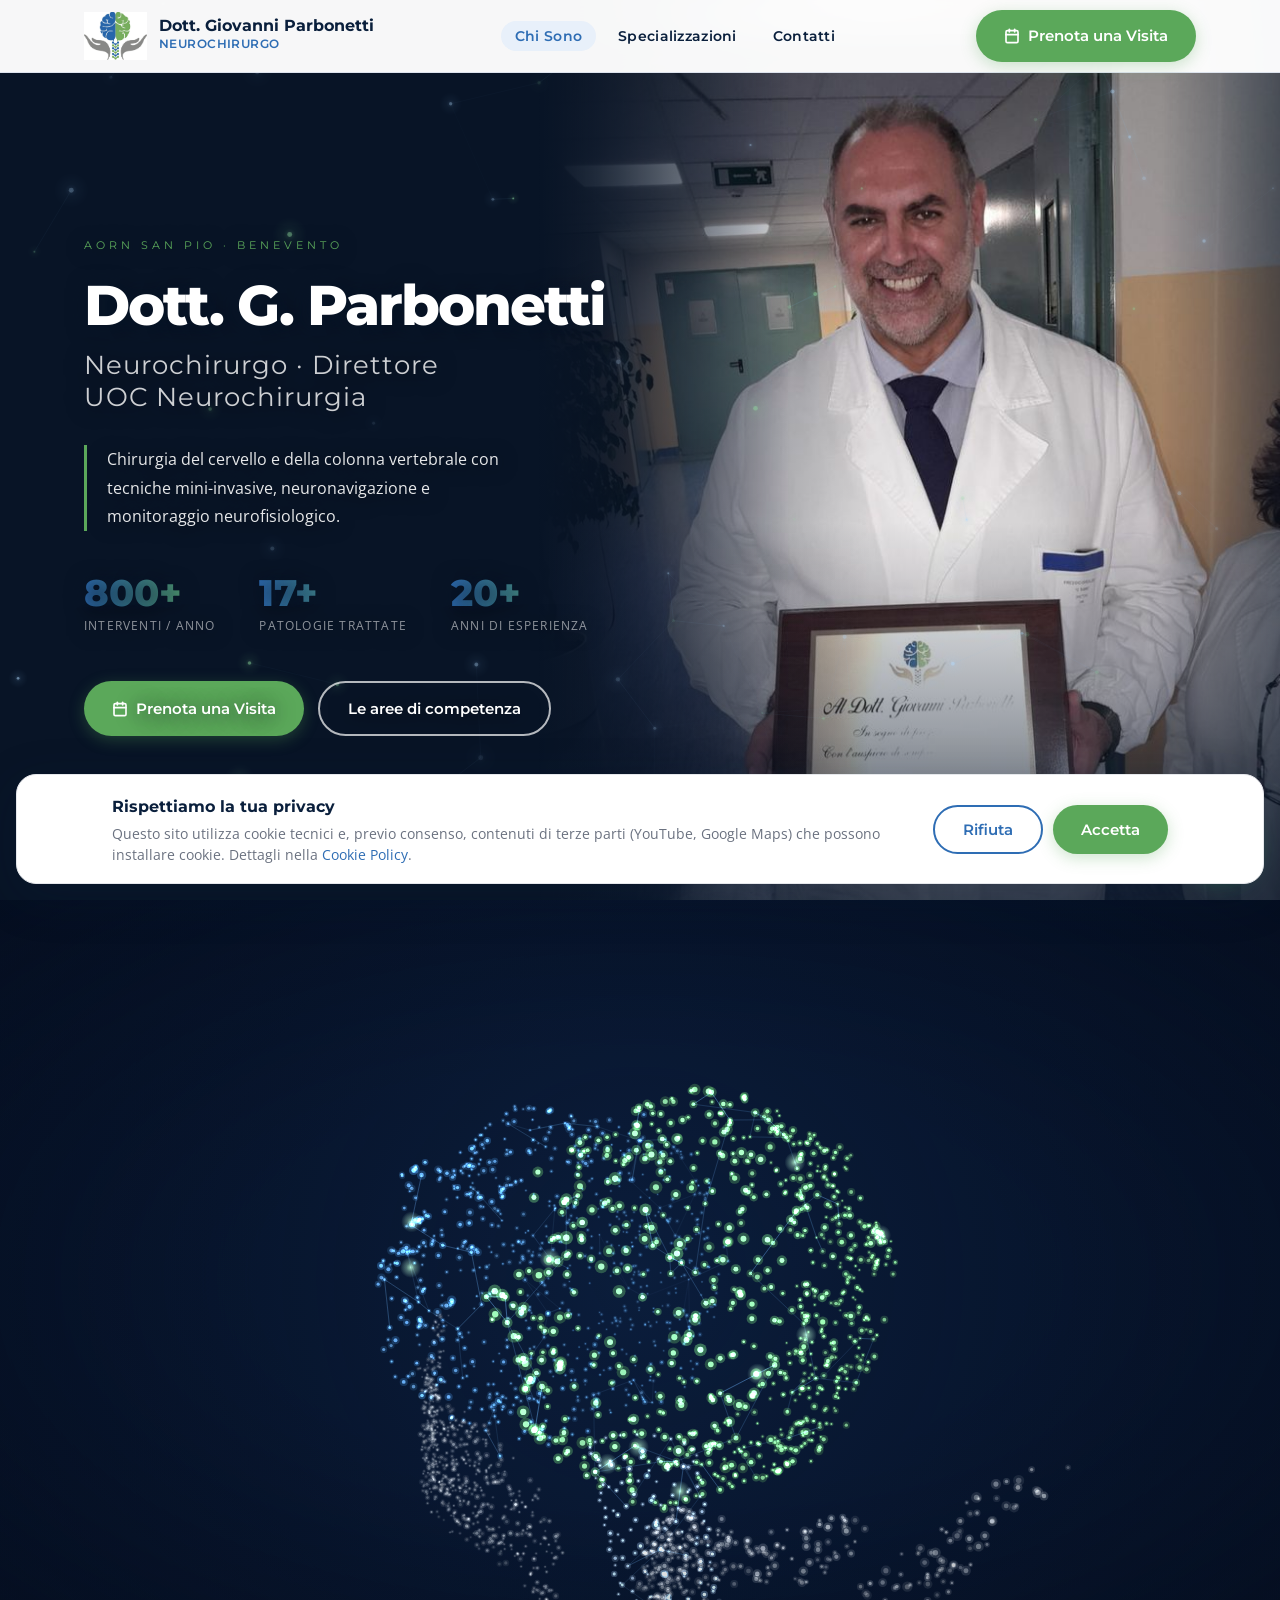
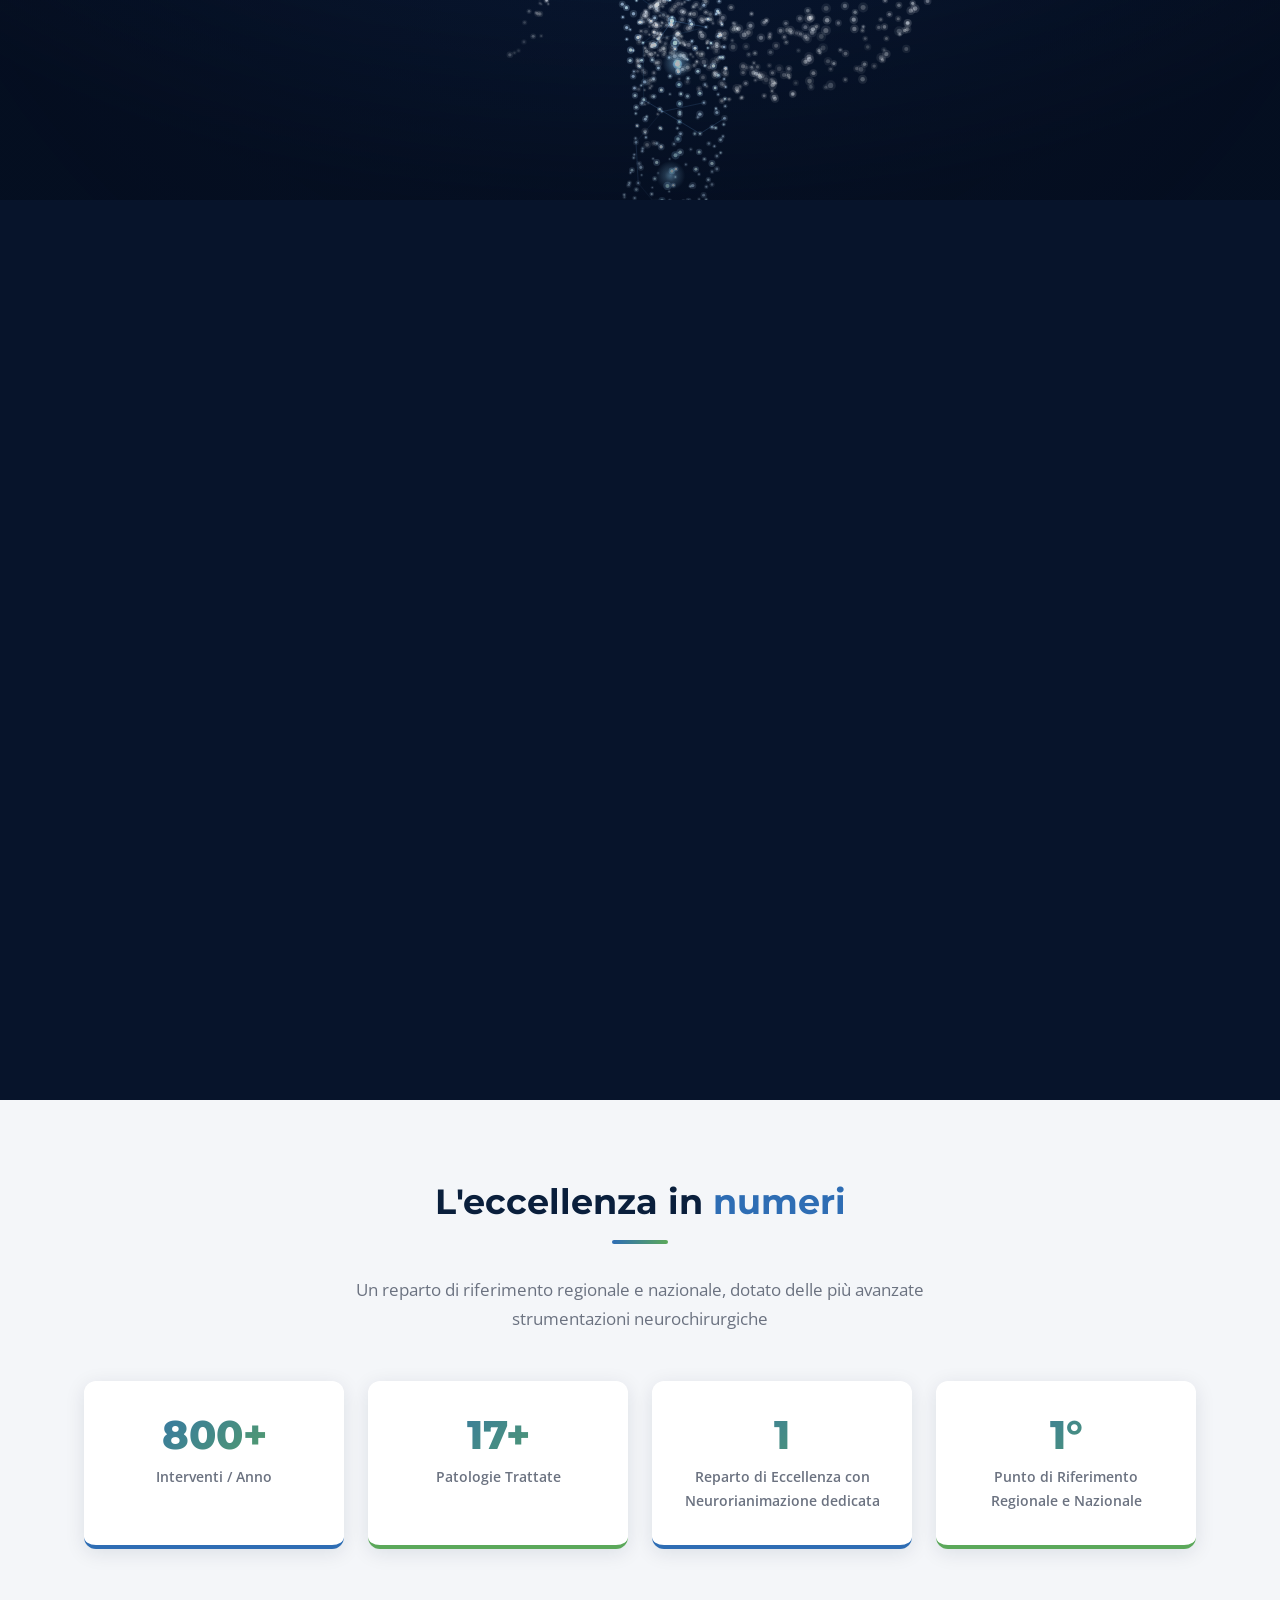
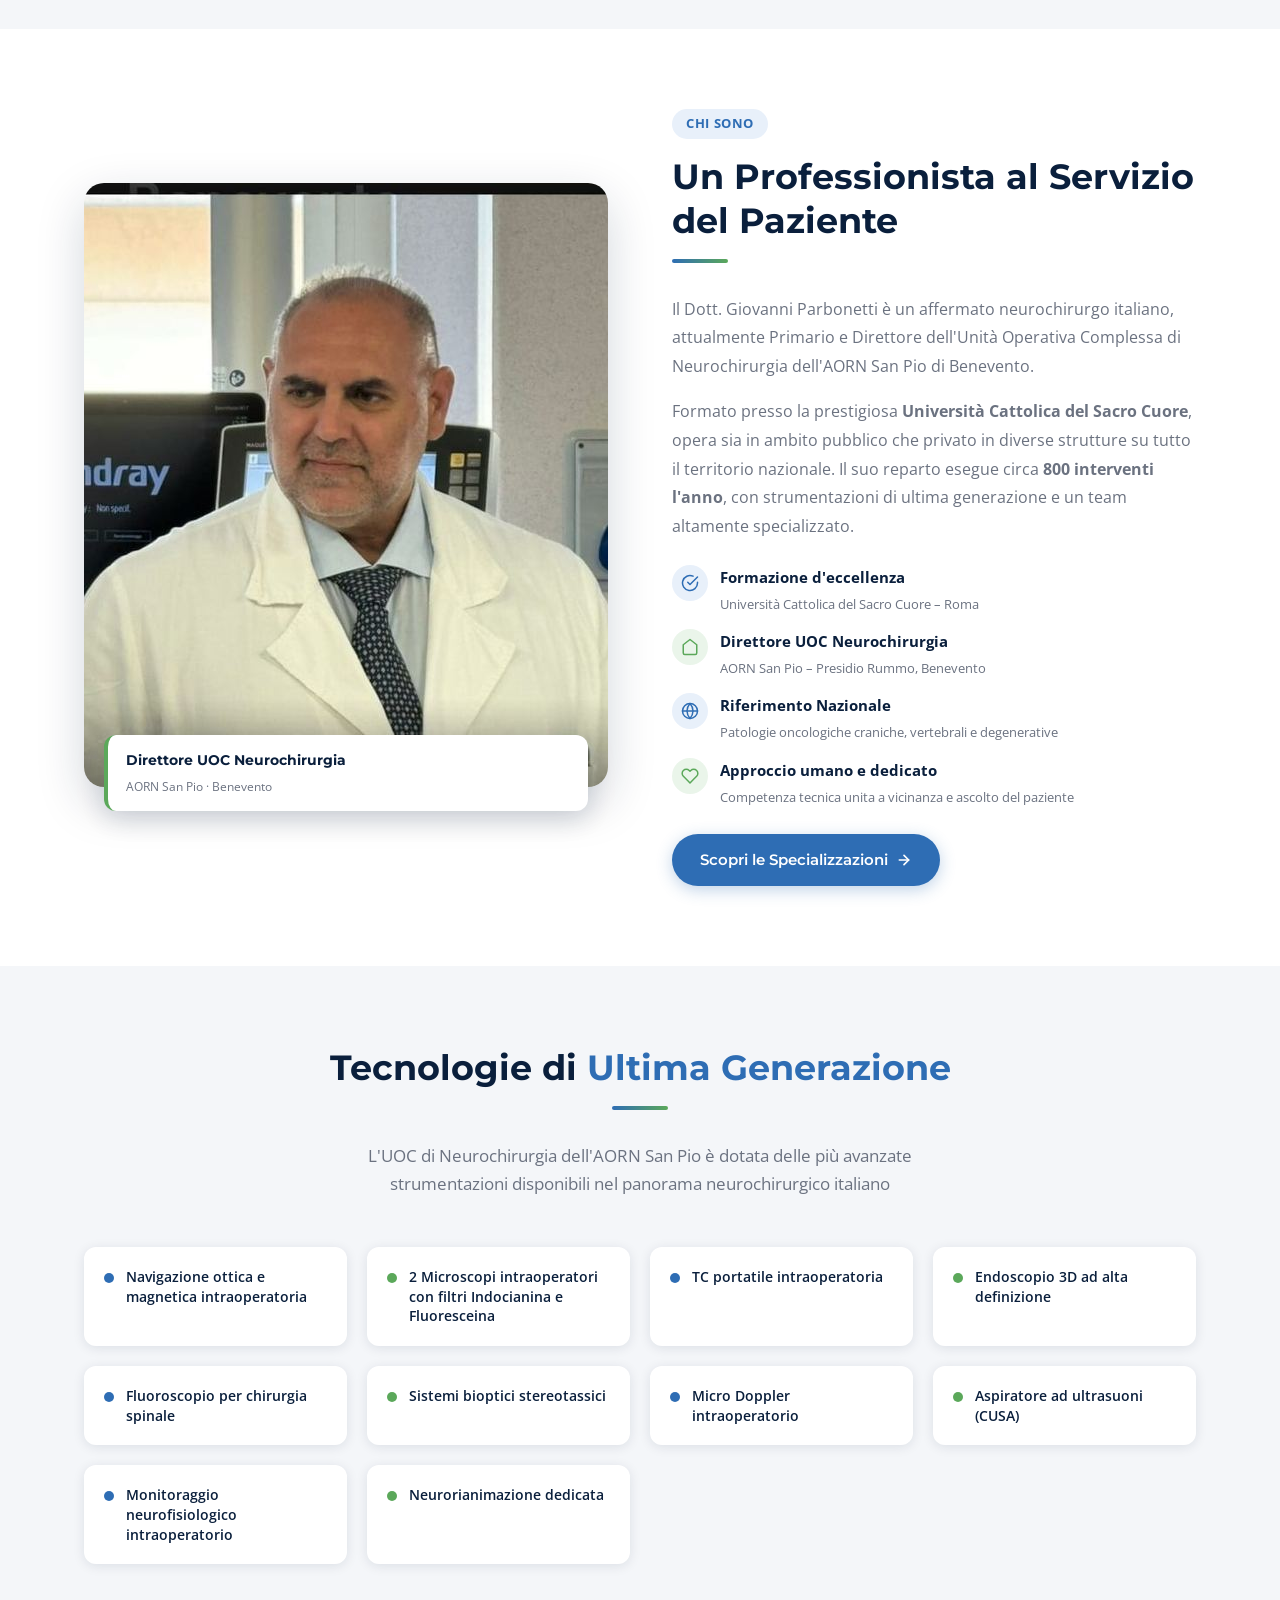
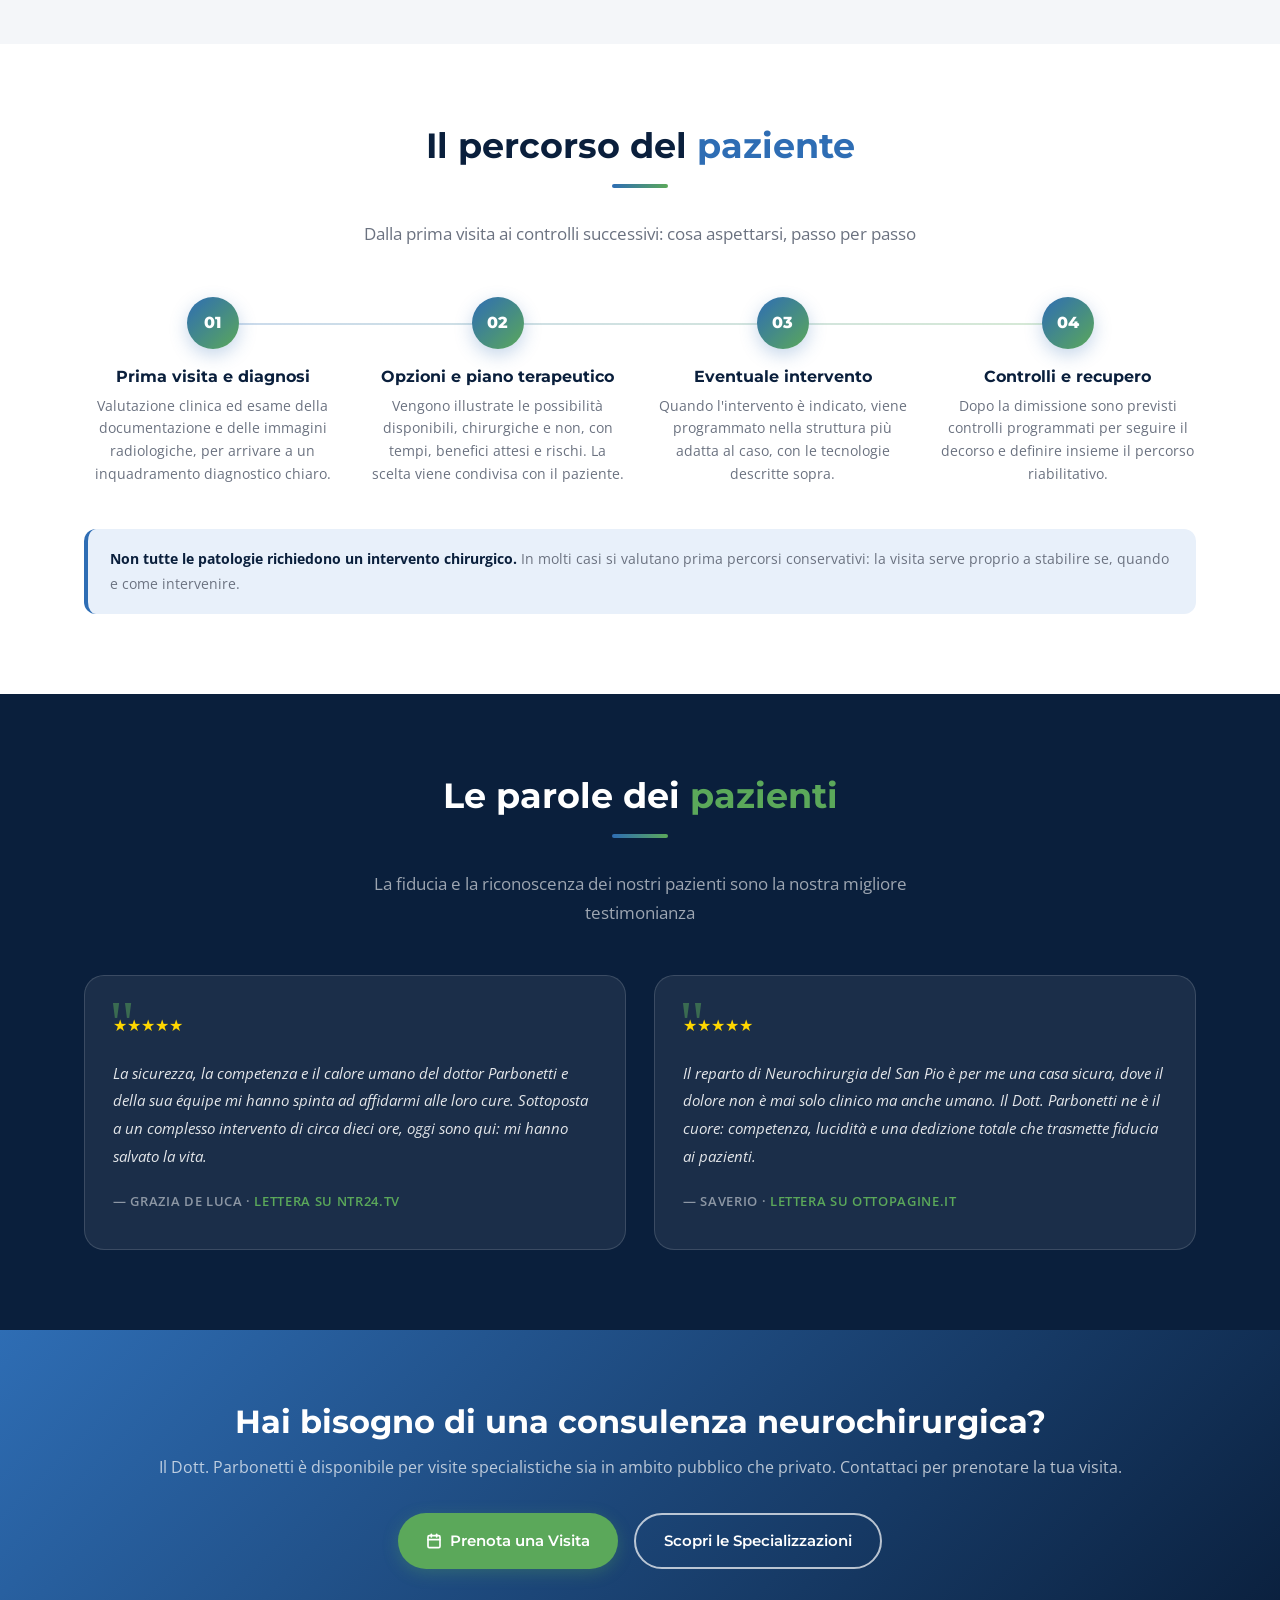
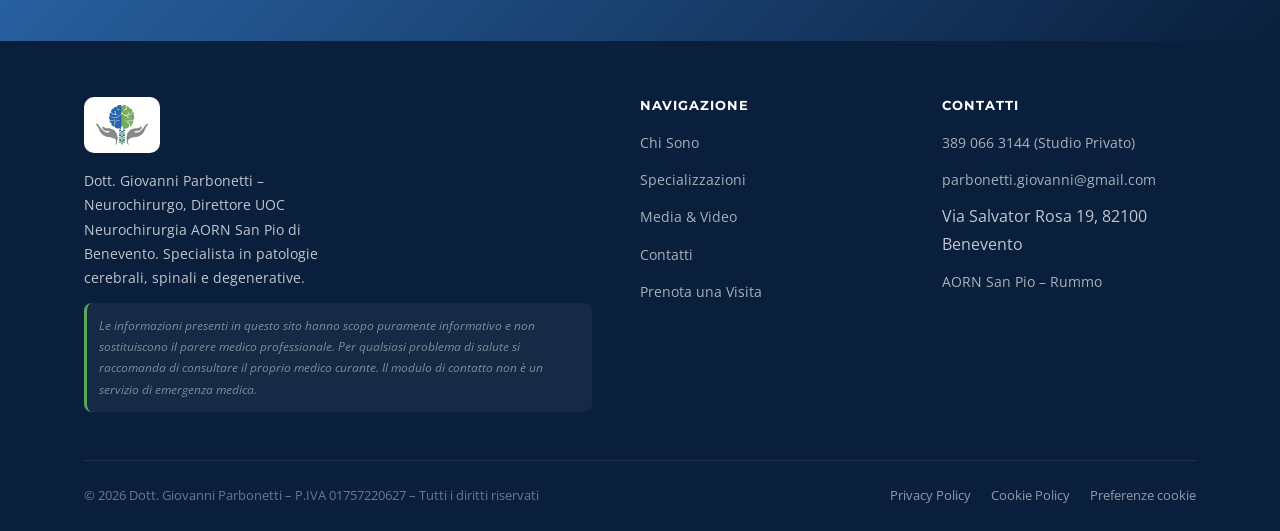
==== commit d8e831aa: "Le mani ruotano insieme al cervello" ====
--- a/index.html
+++ b/index.html
@@ -409,14 +409,12 @@
       ctx.clearRect(0,0,W,H);
       var bg=ctx.createRadialGradient(CX,CY,0,CX,CY,Math.max(W,H)*0.6);bg.addColorStop(0,'rgba(20,48,92,.35)');bg.addColorStop(1,'rgba(7,20,43,0)');ctx.fillStyle=bg;ctx.fillRect(0,0,W,H);
       ctx.globalCompositeOperation='lighter';
-      /* Le mani ruotano MOLTO meno del cervello: oscillano appena, cosi'
-         restano sempre aperte verso chi guarda mentre il cervello gira. */
+      /* Le mani girano INSIEME al cervello: stessa rotazione rY/rX, quindi
+         orbitano attorno alla scena come un unico oggetto. */
       if(MANI.length){
-        var rYm=Math.sin(tm*0.22)*0.15, rXm=-0.06;
-        var cYm=Math.cos(rYm),sYm=Math.sin(rYm),cXm=Math.cos(rXm),sXm=Math.sin(rXm);
         for(var mi=0;mi<MANI.length;mi++){var mq=MANI[mi];
-          var hx=mq.bx*cYm-mq.bz*sYm, hz=mq.bx*sYm+mq.bz*cYm;
-          var hy=mq.by*cXm-hz*sXm, hz2=mq.by*sXm+hz*cXm;
+          var hx=mq.bx*cY-mq.bz*sY, hz=mq.bx*sY+mq.bz*cY;
+          var hy=mq.by*cX-hz*sX, hz2=mq.by*sX+hz*cX;
           var hpe=4.2/(4.2-hz2), hsx=CX+hx*SC*hpe, hsy=CY+hy*SC*hpe;
           var hal=mq.a*(0.55+0.45*((hz2+1.4)/2.6));
           ctx.fillStyle='rgba('+mq.c+','+(hal*0.4).toFixed(3)+')';
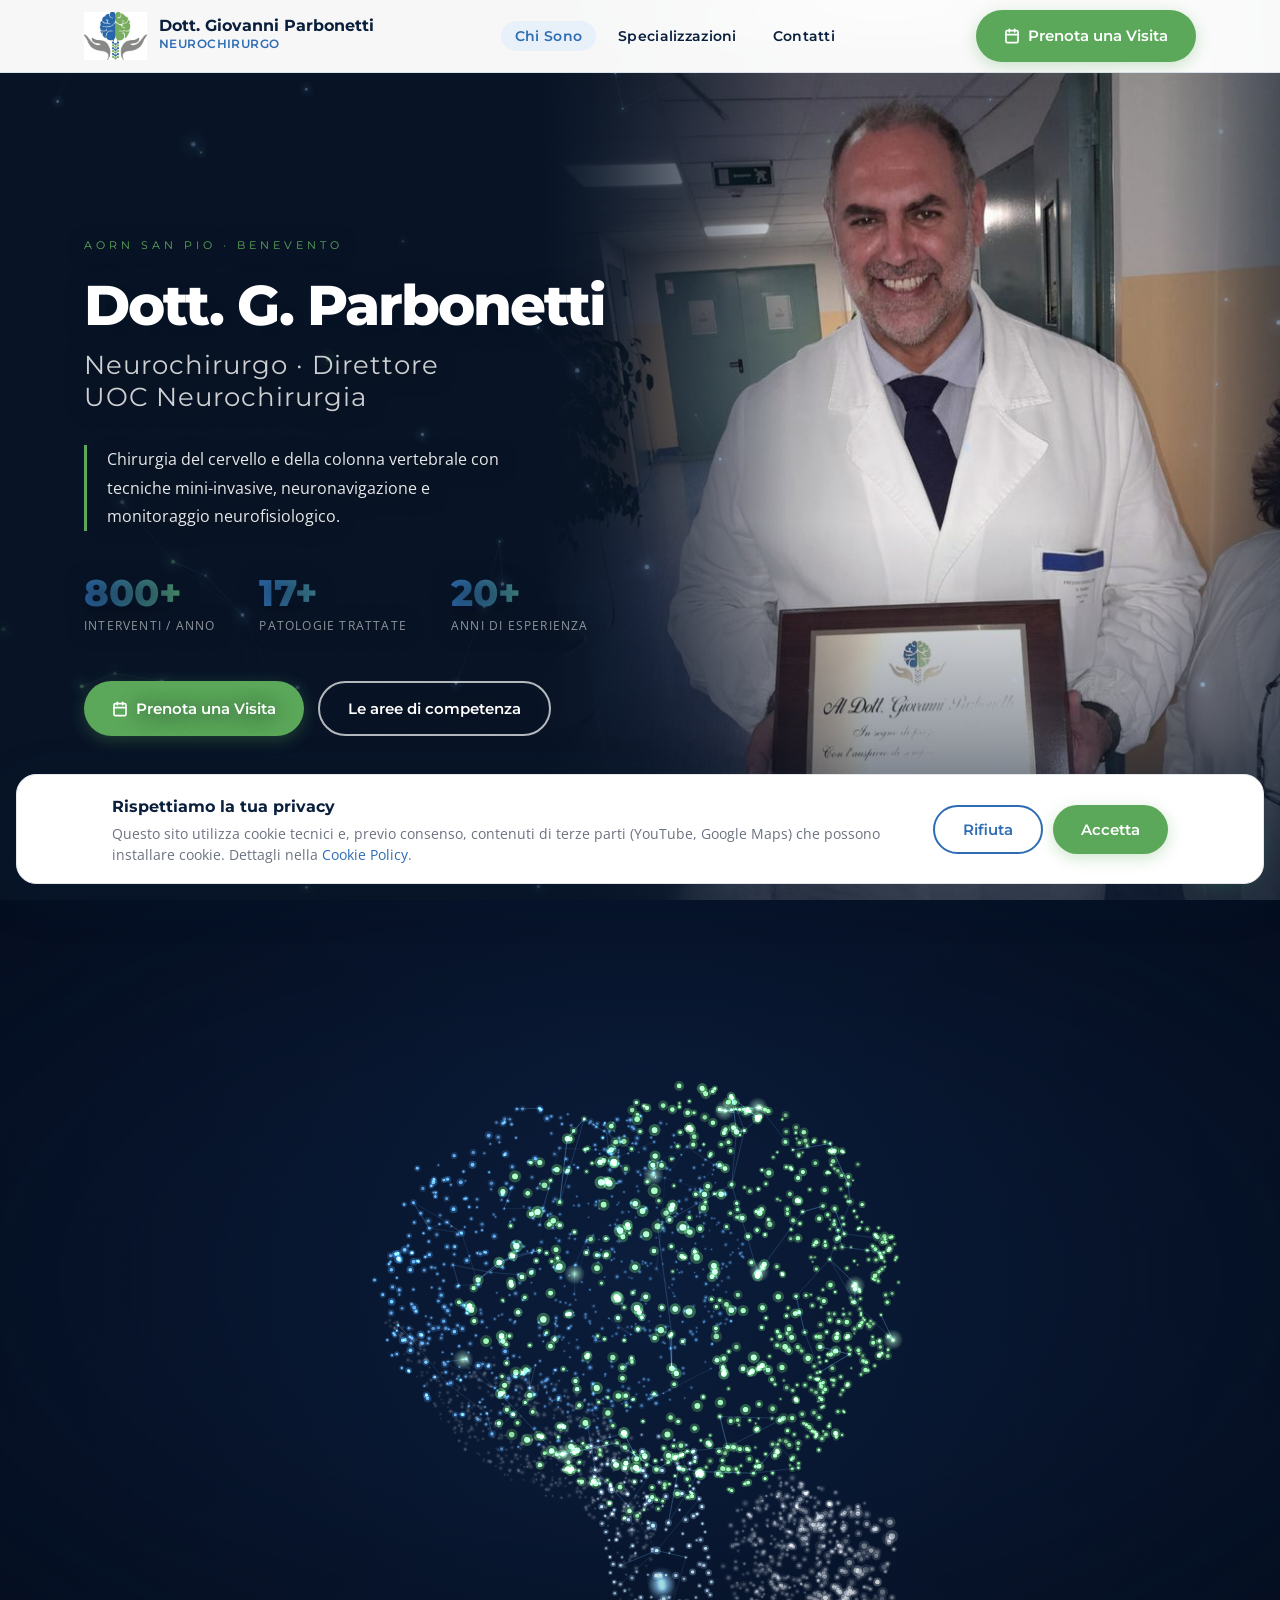
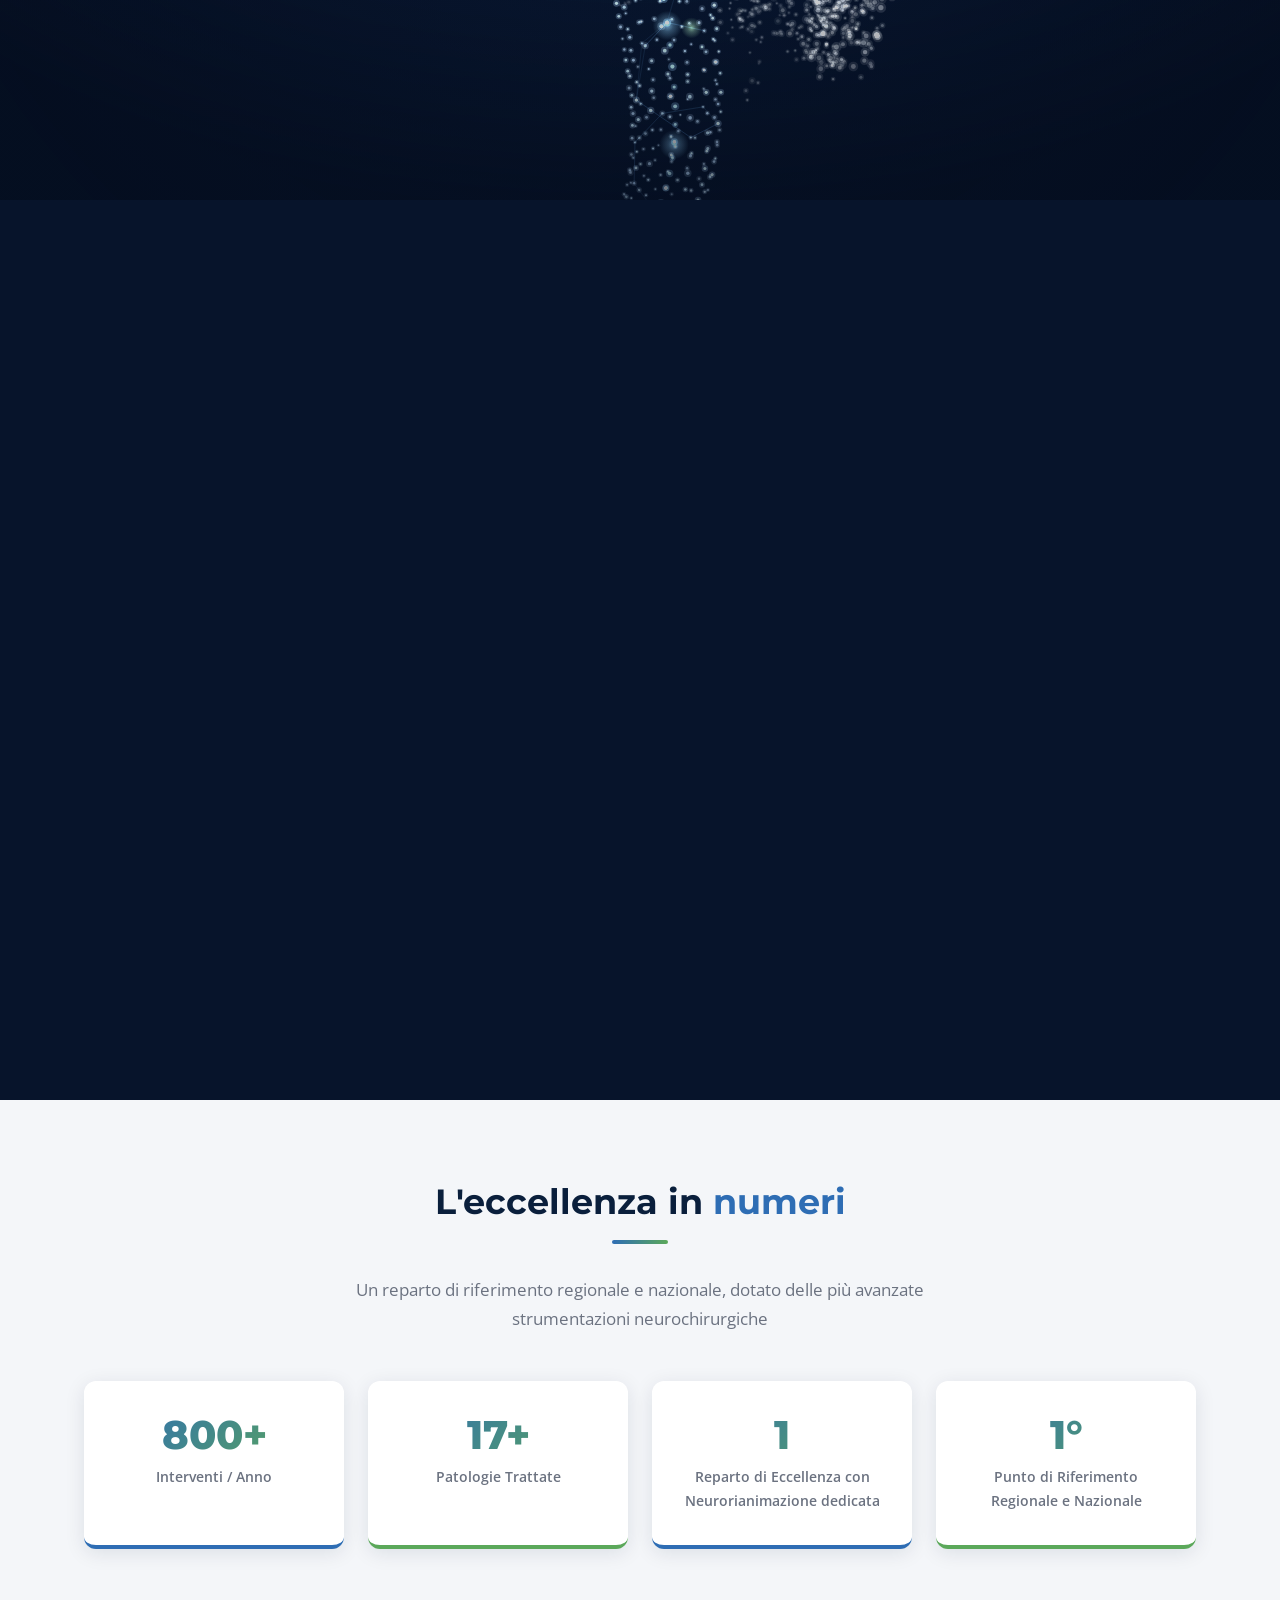
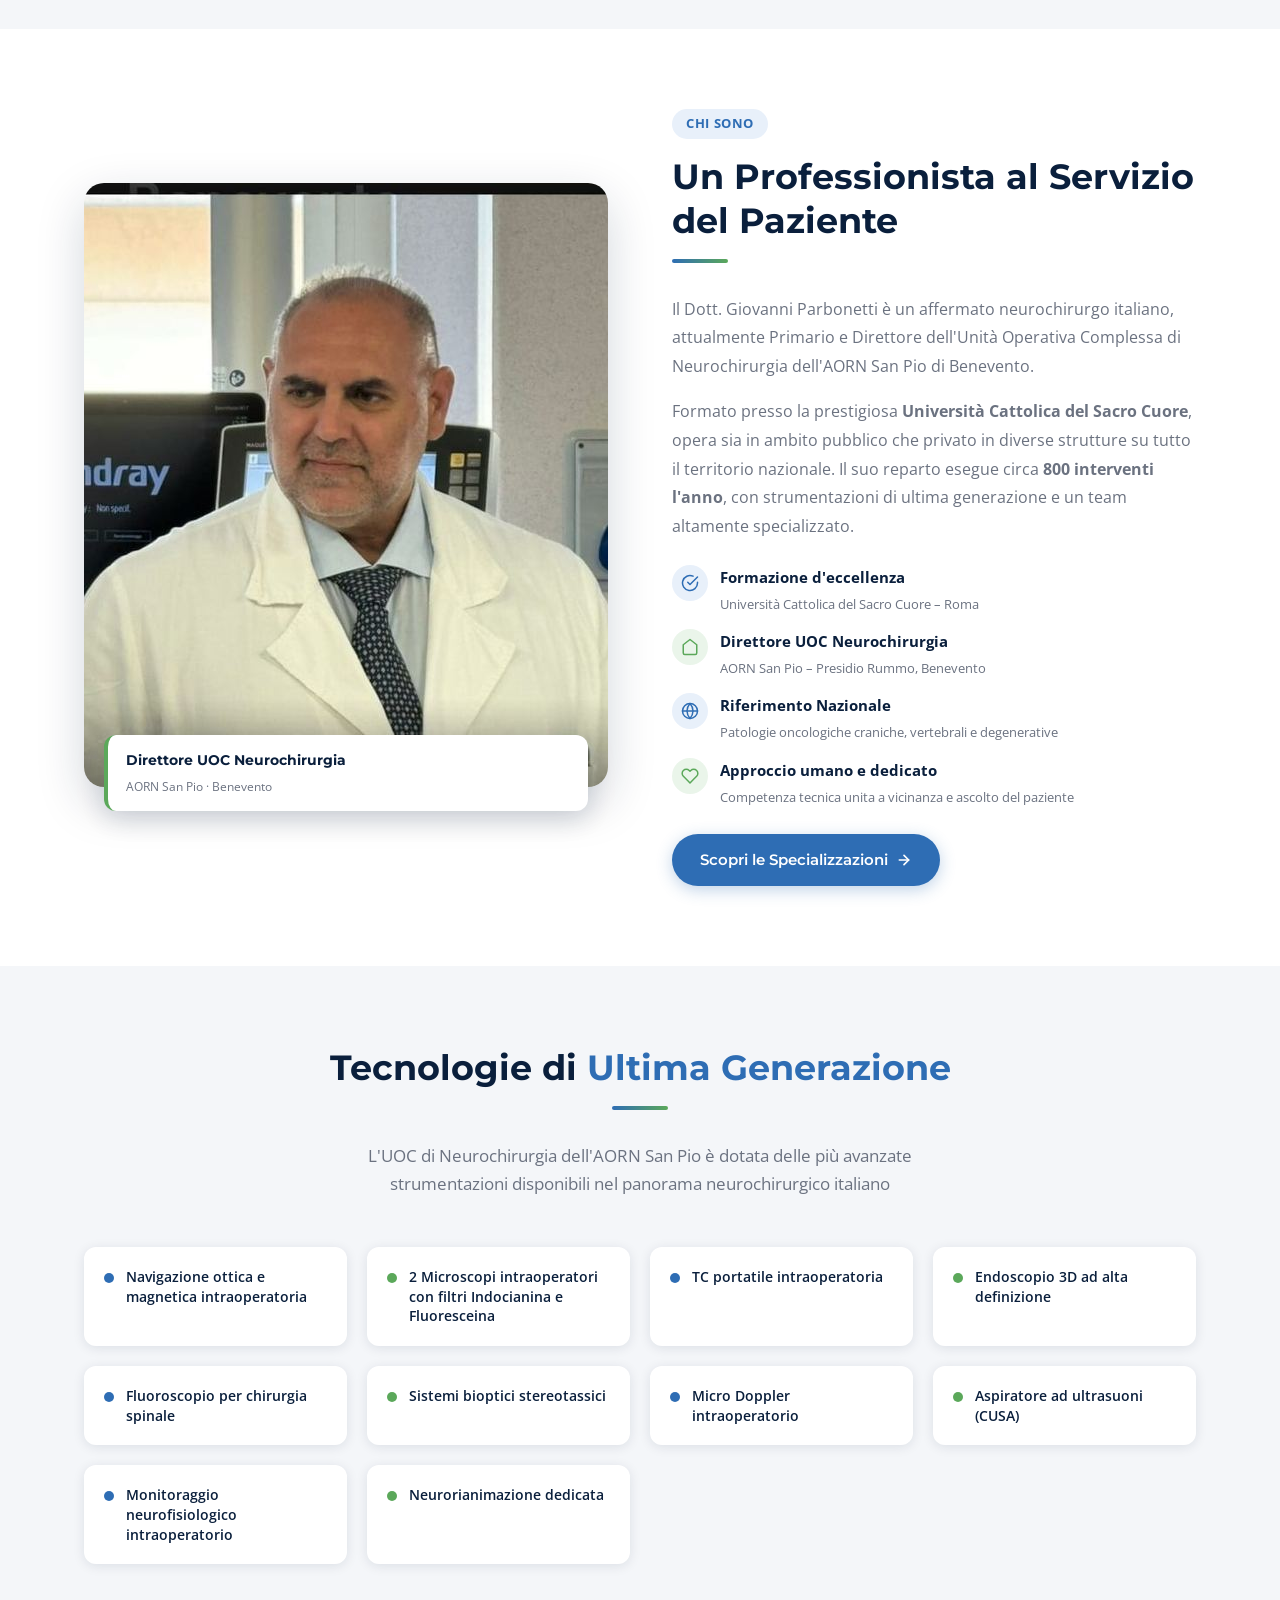
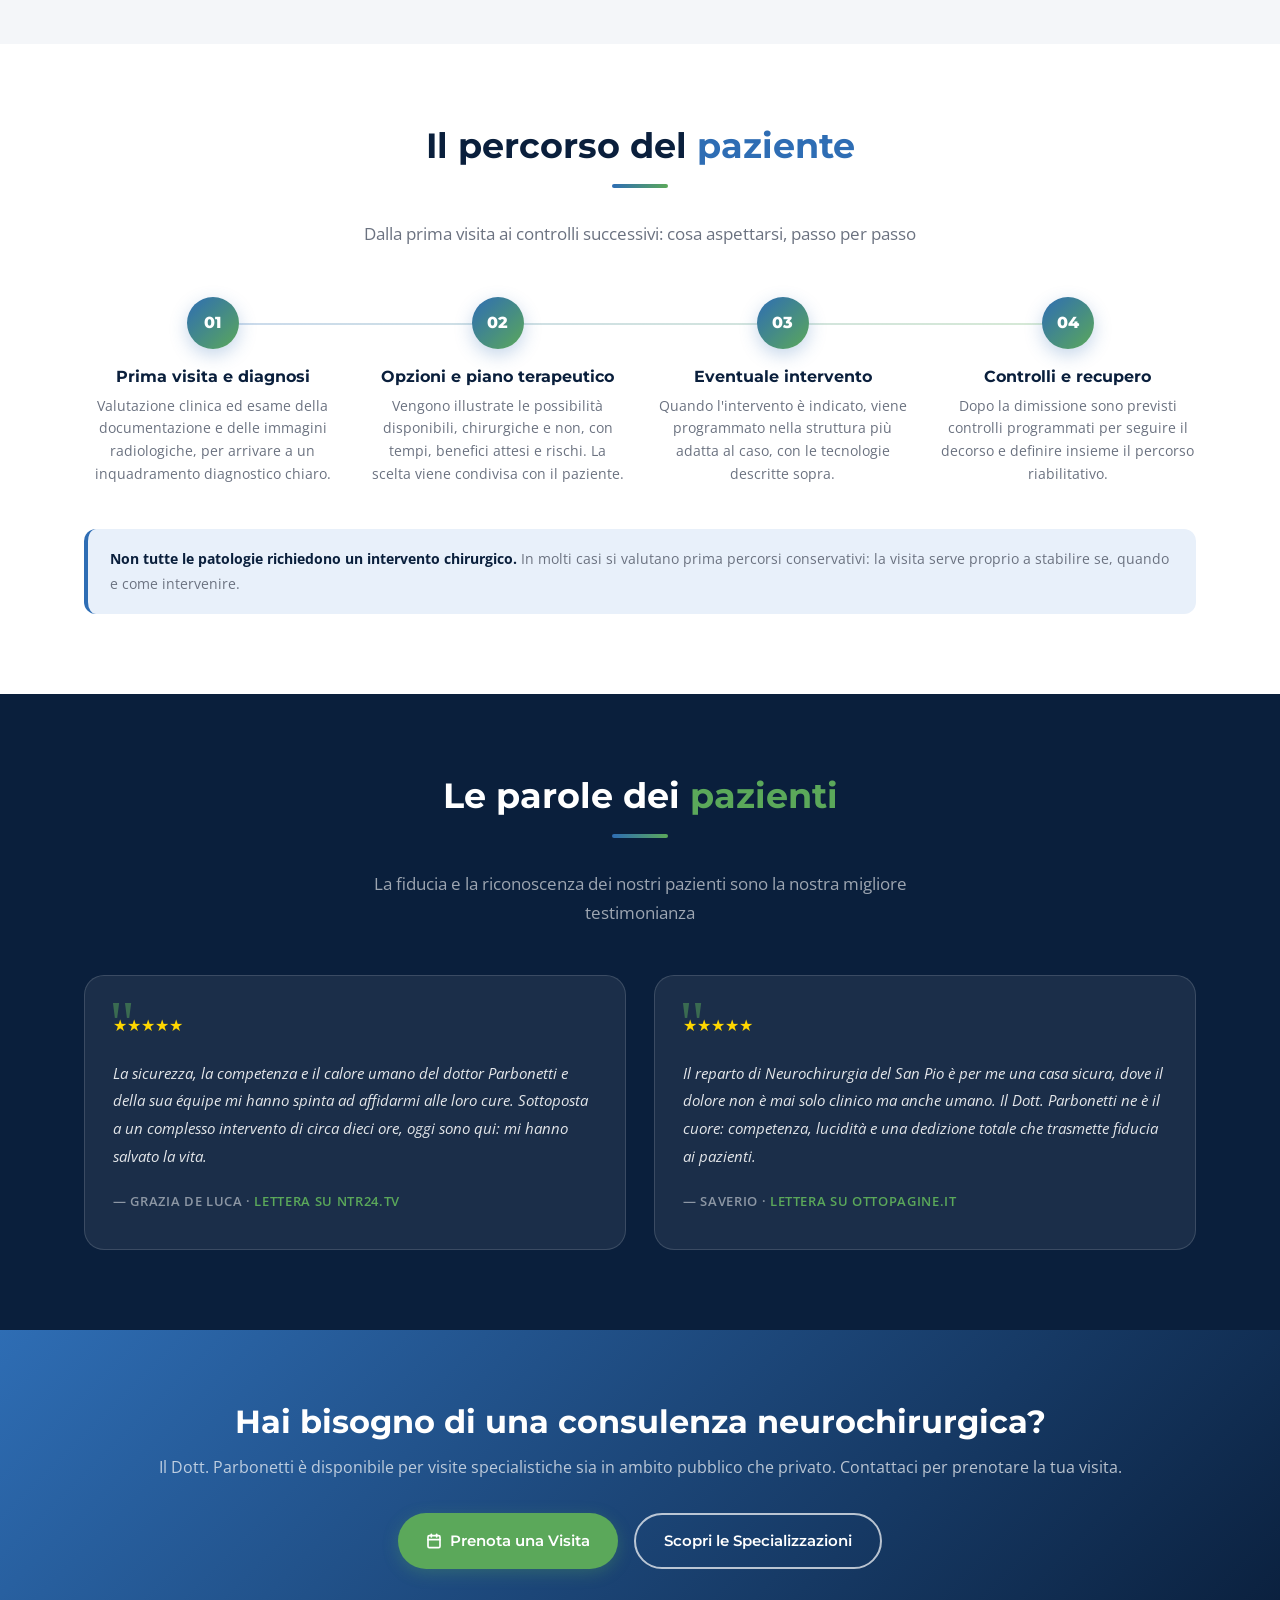
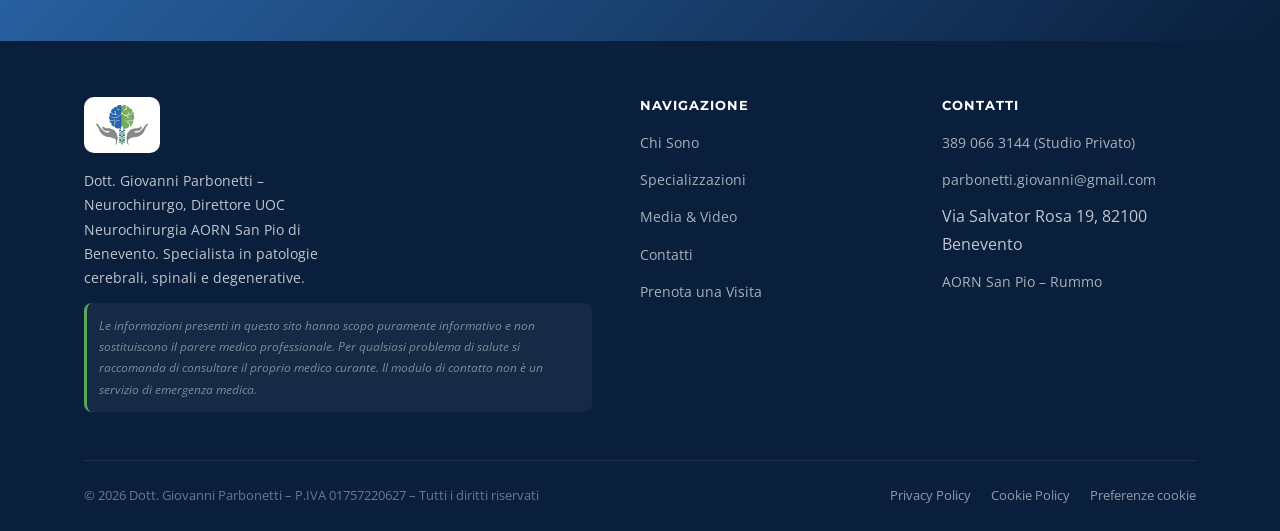
==== commit 8fdf1159: "Mani tridimensionali: da sagoma piatta a guscio curvo con spessore Refactor hand rendering logic to " ====
--- a/index.html
+++ b/index.html
@@ -371,13 +371,24 @@
         var stretto=window.innerWidth<760;
         var LARG=stretto?3.5:4.15;                  /* larghezza in unita' scena */
         var k=LARG/(X1-X0), cxL=(X0+X1)/2, N=stretto?520:1250;
+        /* DA SAGOMA PIATTA A GUSCIO TRIDIMENSIONALE.
+           Se le mani restassero piatte, ruotando si ridurrebbero a una lama e
+           sembrerebbero due ali che sbattono. Qui la posizione orizzontale di
+           ogni pixel viene letta come un ANGOLO attorno allo stesso asse
+           verticale su cui gira il cervello: le mani diventano una coppa che
+           avvolge la scena. Girando, la loro sagoma resta piena da ogni lato.
+           TMAX = quanto si chiudono (55 gradi), RAG = raggio dell'abbraccio,
+           ZC  = quanto la coppa e' spostata in profondita'.                   */
+        var TMAX=0.96, RAG=stretto?2.00:2.35, ZC=stretto?1.70:2.00;
         for(var n=0;n<N;n++){
           var j=((Math.random()*(pts.length>>1))|0)*2;
-          var bx=(pts[j]-cxL)*k;
+          var u=(pts[j]-cxL)*k;                     /* posizione orizzontale */
           var by=(pts[j+1]-Y0)*k+0.42;              /* partono sotto al cervello */
-          /* le mani si incurvano verso chi guarda, come palme aperte */
-          var u=Math.min(1,Math.abs(bx)/(LARG*0.5));
-          var bz=0.55*Math.sin(Math.PI*u)+(Math.random()-.5)*0.12;
+          var th=(u/(LARG*0.5))*TMAX;               /* angolo attorno all'asse */
+          var Ri=RAG+(Math.random()-.5)*0.22;       /* spessore vero del guscio */
+          var bx=Ri*Math.sin(th);
+          var bz=ZC-Ri*Math.cos(th);                /* i polpastrelli vengono avanti */
+          by+=(Math.random()-.5)*0.05;
           var sh=0.72+0.28*Math.random();           /* variazione di grigio */
           MANI.push({bx:bx,by:by,bz:bz,r:0.75+Math.random()*1.05,
             a:0.26+Math.random()*0.30,
@@ -416,7 +427,9 @@
           var hx=mq.bx*cY-mq.bz*sY, hz=mq.bx*sY+mq.bz*cY;
           var hy=mq.by*cX-hz*sX, hz2=mq.by*sX+hz*cX;
           var hpe=4.2/(4.2-hz2), hsx=CX+hx*SC*hpe, hsy=CY+hy*SC*hpe;
-          var hal=mq.a*(0.55+0.45*((hz2+1.4)/2.6));
+          /* piu' contrasto fra vicino e lontano = piu' senso di volume,
+             stesso criterio usato per le particelle del cervello */
+          var hal=mq.a*(0.30+0.70*((hz2+1.4)/2.6));
           ctx.fillStyle='rgba('+mq.c+','+(hal*0.4).toFixed(3)+')';
           ctx.beginPath();ctx.arc(hsx,hsy,mq.r*hpe*2,0,6.283);ctx.fill();
           ctx.fillStyle='rgba('+mq.c+','+hal.toFixed(3)+')';
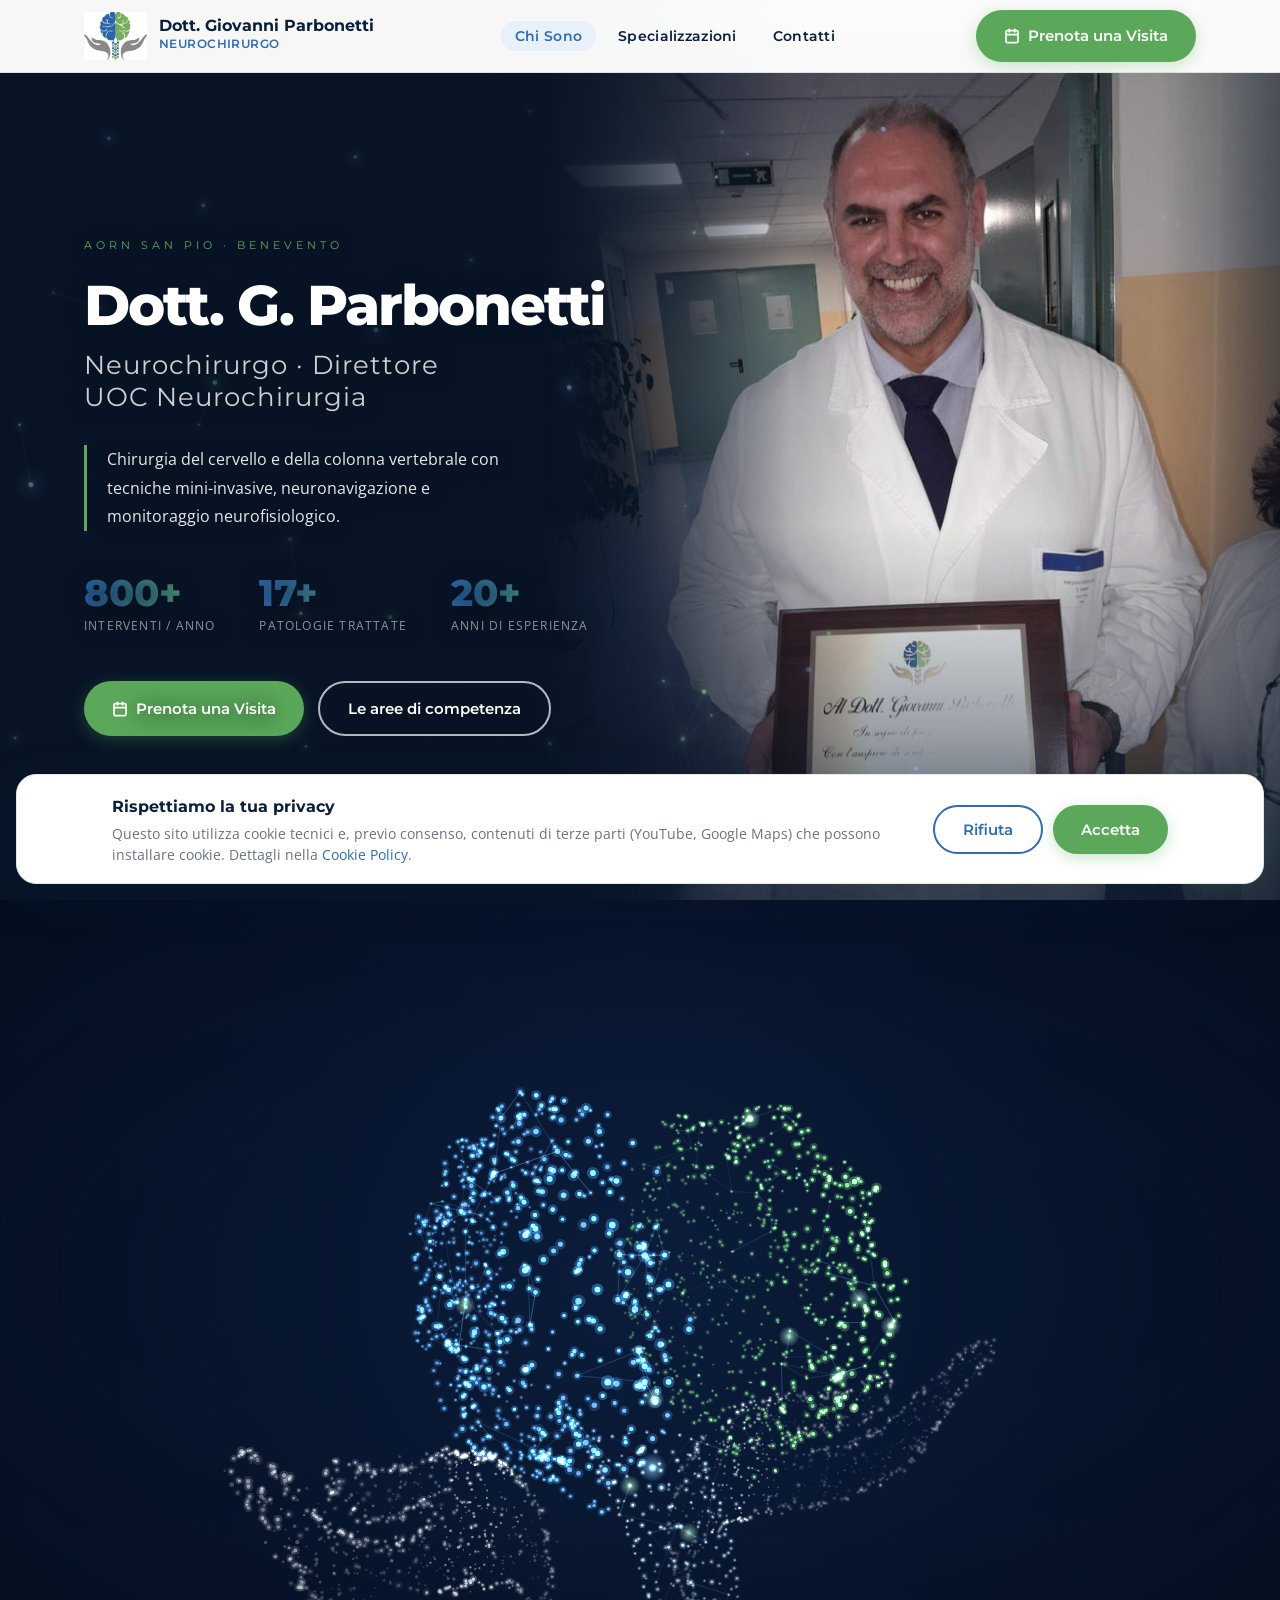
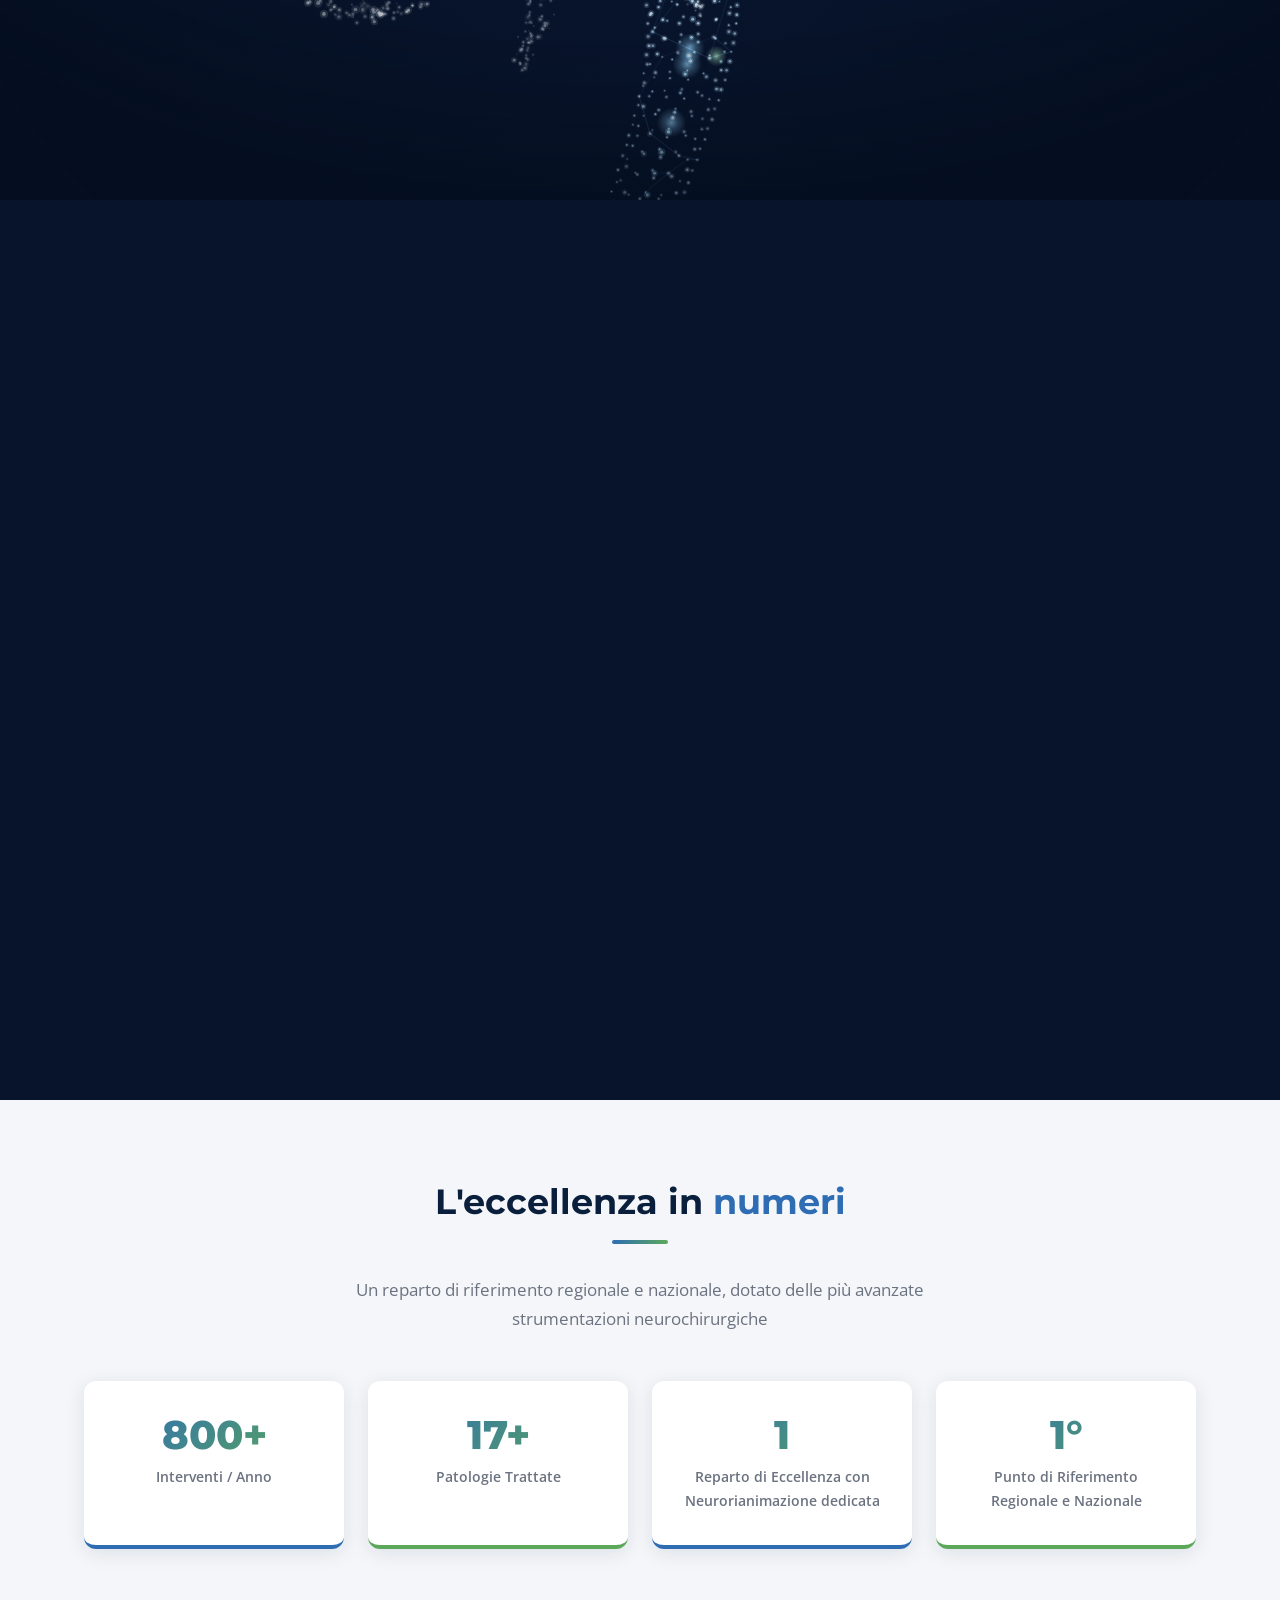
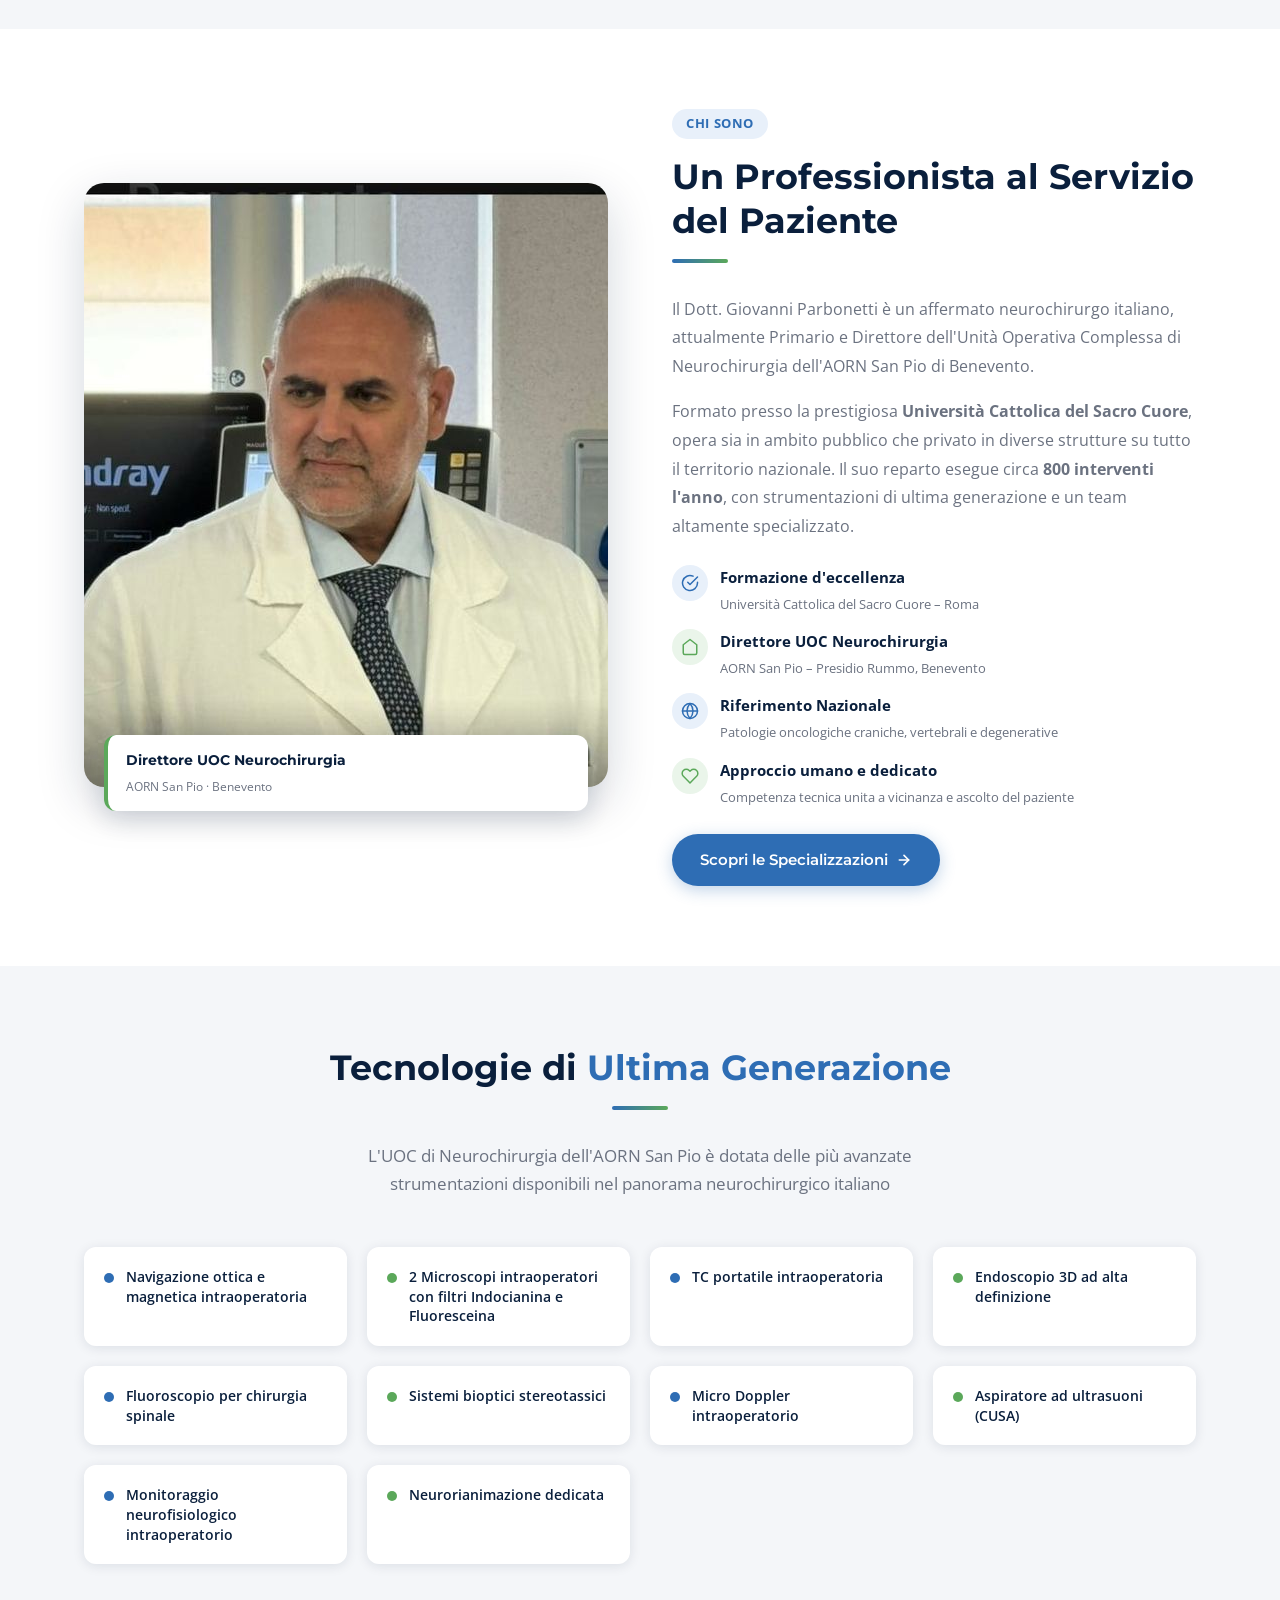
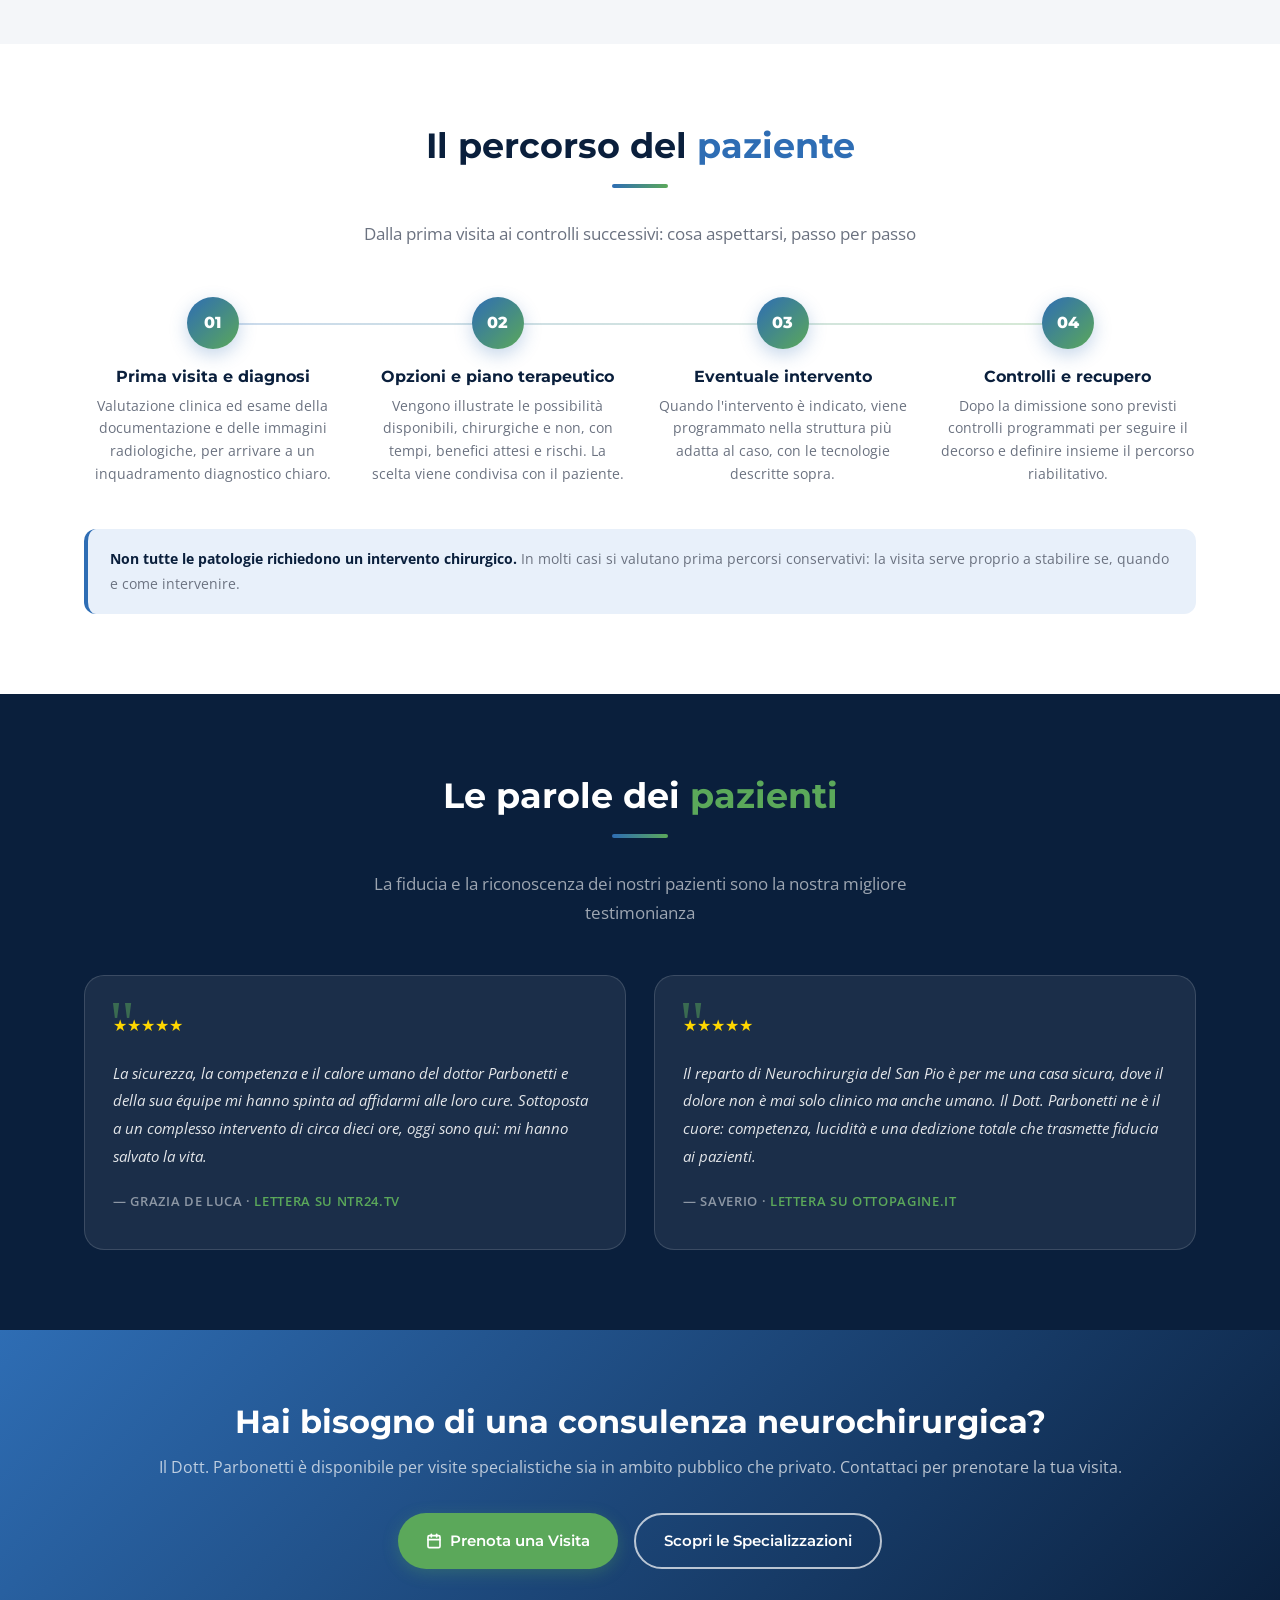
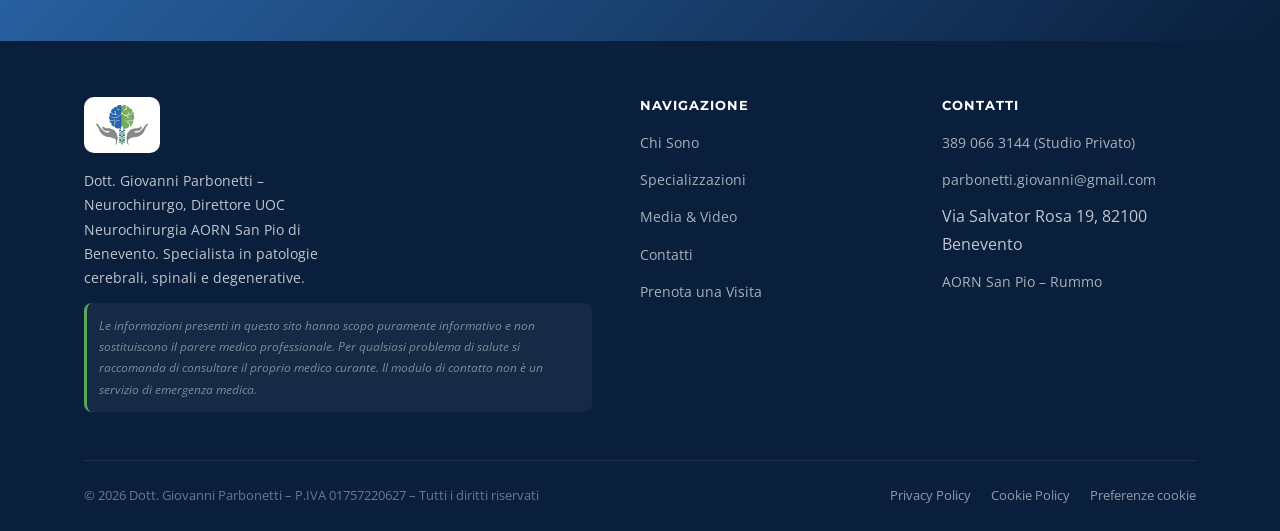
==== commit 9827902f: "Mani: contorno nitido e impulso di luce. Rotazione con inerzia e respiro Added MANI_ZC variable and " ====
--- a/index.html
+++ b/index.html
@@ -348,7 +348,7 @@
        nel logo e' blu/verde, lo sfondo e' bianco). Da quei pixel si estrae una
        nuvola di punti, quindi la sagoma coincide esattamente con il marchio
        del Dottore. Se un domani il logo cambia, cambiano anche le mani.       */
-    var MANI=[];
+    var MANI=[], MANI_ZC=2.00;
     (function caricaMani(){
       var img=new Image();
       img.onload=function(){
@@ -356,21 +356,31 @@
         var oc=document.createElement('canvas');oc.width=cw;oc.height=ch;
         var o=oc.getContext('2d');o.drawImage(img,0,0,cw,ch);
         var dat;try{dat=o.getImageData(0,0,cw,ch).data;}catch(e){return;}
-        var pts=[],x,y,ii,r,g,b,mx,mn;
+        /* mappa dei pixel grigi = le due mani */
+        var gr=new Uint8Array(cw*ch),x,y,ii,r,g,b,mx,mn;
         for(y=0;y<ch;y++)for(x=0;x<cw;x++){
           ii=(y*cw+x)*4;r=dat[ii];g=dat[ii+1];b=dat[ii+2];
           mx=r>g?(r>b?r:b):(g>b?g:b); mn=r<g?(r<b?r:b):(g<b?g:b);
           /* grigio = i tre canali quasi uguali e luminosita' media */
-          if(mx-mn<18&&mn>105&&mx<185)pts.push(x,y);
+          if(mx-mn<18&&mn>105&&mx<185)gr[y*cw+x]=1;
         }
-        if(pts.length<800)return;
+        /* CONTORNO e PIENO separati: un pixel e' di contorno se ha almeno un
+           vicino fuori dalla sagoma. Campionando piu' fitto e piu' luminoso sul
+           contorno il profilo resta nitido e si legge l'incavo del pollice. */
+        var bordo=[],pieno=[];
+        for(y=1;y<ch-1;y++)for(x=1;x<cw-1;x++){
+          if(!gr[y*cw+x])continue;
+          if(!gr[y*cw+x-1]||!gr[y*cw+x+1]||!gr[(y-1)*cw+x]||!gr[(y+1)*cw+x])bordo.push(x,y);
+          else pieno.push(x,y);
+        }
+        if(bordo.length+pieno.length<800)return;
         var X0=1e9,X1=-1e9,Y0=1e9;
-        for(ii=0;ii<pts.length;ii+=2){
-          if(pts[ii]<X0)X0=pts[ii];if(pts[ii]>X1)X1=pts[ii];
-          if(pts[ii+1]<Y0)Y0=pts[ii+1];}
+        function riquadro(a){for(var i=0;i<a.length;i+=2){
+          if(a[i]<X0)X0=a[i];if(a[i]>X1)X1=a[i];if(a[i+1]<Y0)Y0=a[i+1];}}
+        riquadro(bordo);riquadro(pieno);
         var stretto=window.innerWidth<760;
         var LARG=stretto?3.5:4.15;                  /* larghezza in unita' scena */
-        var k=LARG/(X1-X0), cxL=(X0+X1)/2, N=stretto?520:1250;
+        var k=LARG/(X1-X0), cxL=(X0+X1)/2;
         /* DA SAGOMA PIATTA A GUSCIO TRIDIMENSIONALE.
            Se le mani restassero piatte, ruotando si ridurrebbero a una lama e
            sembrerebbero due ali che sbattono. Qui la posizione orizzontale di
@@ -378,22 +388,31 @@
            verticale su cui gira il cervello: le mani diventano una coppa che
            avvolge la scena. Girando, la loro sagoma resta piena da ogni lato.
            TMAX = quanto si chiudono (55 gradi), RAG = raggio dell'abbraccio,
-           ZC  = quanto la coppa e' spostata in profondita'.                   */
-        var TMAX=0.96, RAG=stretto?2.00:2.35, ZC=stretto?1.70:2.00;
-        for(var n=0;n<N;n++){
-          var j=((Math.random()*(pts.length>>1))|0)*2;
-          var u=(pts[j]-cxL)*k;                     /* posizione orizzontale */
-          var by=(pts[j+1]-Y0)*k+0.42;              /* partono sotto al cervello */
-          var th=(u/(LARG*0.5))*TMAX;               /* angolo attorno all'asse */
-          var Ri=RAG+(Math.random()-.5)*0.22;       /* spessore vero del guscio */
-          var bx=Ri*Math.sin(th);
-          var bz=ZC-Ri*Math.cos(th);                /* i polpastrelli vengono avanti */
-          by+=(Math.random()-.5)*0.05;
-          var sh=0.72+0.28*Math.random();           /* variazione di grigio */
-          MANI.push({bx:bx,by:by,bz:bz,r:0.75+Math.random()*1.05,
-            a:0.26+Math.random()*0.30,
-            c:Math.round(180*sh+42)+','+Math.round(188*sh+42)+','+Math.round(198*sh+42)});
+           MANI_ZC = quanto la coppa e' spostata in profondita'.               */
+        var TMAX=0.96, RAG=stretto?2.00:2.35;
+        MANI_ZC=stretto?1.70:2.00;
+        function aggiungi(pool,quanti,contorno){
+          if(pool.length<20)return;
+          for(var n=0;n<quanti;n++){
+            var j=((Math.random()*(pool.length>>1))|0)*2;
+            var u=(pool[j]-cxL)*k;                  /* posizione orizzontale */
+            var by=(pool[j+1]-Y0)*k+0.42+(Math.random()-.5)*0.05;
+            var sh=(contorno?0.88:0.68)+0.26*Math.random();
+            MANI.push({
+              u:(u/(LARG*0.5))*TMAX,                /* angolo di base */
+              Ri:RAG+(Math.random()-.5)*(contorno?0.09:0.26),  /* spessore guscio */
+              by:by,
+              r:(contorno?0.8:0.6)+Math.random()*(contorno?0.8:1.0),
+              a:(contorno?0.36:0.20)+Math.random()*0.26,
+              alone:contorno||Math.random()<0.28,   /* l'alone costa: solo dove serve */
+              c:Math.min(255,Math.round(180*sh+44))+','+
+                Math.min(255,Math.round(188*sh+44))+','+
+                Math.min(255,Math.round(198*sh+44))
+            });
+          }
         }
+        aggiungi(bordo,stretto?320:760,true);
+        aggiungi(pieno,stretto?360:860,false);
         if(reduce)frame(performance.now());
       };
       img.src='PHOTO-2025-06-05-13-00-34.jpg';
@@ -408,14 +427,23 @@
     function ov(id,v){var el=document.getElementById(id);if(el){el.style.opacity=v;el.style.transform='translateY('+((1-v)*22)+'px)';}}
     function overlay(){ov('nEyebrow',seg(progress,0.05,0.16));ov('nTitle',seg(progress,0.10,0.24));ov('nSub',seg(progress,0.18,0.34));}
     function glow(x,y,r,c){var g=ctx.createRadialGradient(x,y,0,x,y,r*3.5);g.addColorStop(0,'rgba('+c+',.9)');g.addColorStop(.4,'rgba('+c+',.4)');g.addColorStop(1,'rgba('+c+',0)');ctx.fillStyle=g;ctx.beginPath();ctx.arc(x,y,r*3.5,0,6.283);ctx.fill();}
-    var t0=performance.now();
+    var t0=performance.now(), rYcur=null, rYvel=0;
     function frame(now){
       /* Se il canvas non ha ancora dimensioni valide riprova al frame dopo,
          anche con "riduci animazioni": altrimenti resterebbe vuoto per sempre. */
       if(!measure()){requestAnimationFrame(frame);return;}
       var tm=(now-t0)/1000;
-      /* Il cervello e' SEMPRE formato e visibile: lo scroll aggiunge solo rotazione. */
-      var rY=reduce?0.5:(progress*1.5+tm*0.16), rX=-0.17+Math.sin(tm*0.25)*0.05;
+      /* Il cervello e' SEMPRE formato e visibile: lo scroll aggiunge solo rotazione.
+         ROTAZIONE CON INERZIA: invece di seguire lo scroll all'istante, la scena
+         lo insegue come una molla frenata (rYvel = velocita', 0.075 = forza della
+         molla, 0.86 = attrito). Scorrendo veloce la scena "rincorre" e poi si
+         assesta: il movimento non e' piu' a velocita' costante. */
+      var rYobb=progress*2.2+tm*0.10;
+      if(rYcur===null)rYcur=rYobb;
+      rYvel+=(rYobb-rYcur)*0.075; rYvel*=0.86; rYcur+=rYvel;
+      var rY=reduce?0.5:rYcur, rX=-0.17+Math.sin(tm*0.25)*0.05;
+      /* RESPIRO: l'insieme si dilata e si contrae appena, come qualcosa di vivo */
+      var SCr=SC*(reduce?1:(1+0.018*Math.sin(tm*0.55)));
       var cY=Math.cos(rY),sY=Math.sin(rY),cX=Math.cos(rX),sX=Math.sin(rX);
       ctx.clearRect(0,0,W,H);
       var bg=ctx.createRadialGradient(CX,CY,0,CX,CY,Math.max(W,H)*0.6);bg.addColorStop(0,'rgba(20,48,92,.35)');bg.addColorStop(1,'rgba(7,20,43,0)');ctx.fillStyle=bg;ctx.fillRect(0,0,W,H);
@@ -423,22 +451,34 @@
       /* Le mani girano INSIEME al cervello: stessa rotazione rY/rX, quindi
          orbitano attorno alla scena come un unico oggetto. */
       if(MANI.length){
+        /* scendendo, le mani si CHIUDONO un po' verso il cervello */
+        var chiu=1+progress*0.35;
+        /* IMPULSO che risale dal polso ai polpastrelli: non e' una particella
+           che si muove, e' una fascia luminosa che scorre lungo l'angolo. */
+        var onda=((tm*0.34)%1.7)-0.32;
         for(var mi=0;mi<MANI.length;mi++){var mq=MANI[mi];
-          var hx=mq.bx*cY-mq.bz*sY, hz=mq.bx*sY+mq.bz*cY;
+          var mth=mq.u*chiu;
+          var mbx=mq.Ri*Math.sin(mth), mbz=MANI_ZC-mq.Ri*Math.cos(mth);
+          var hx=mbx*cY-mbz*sY, hz=mbx*sY+mbz*cY;
           var hy=mq.by*cX-hz*sX, hz2=mq.by*sX+hz*cX;
-          var hpe=4.2/(4.2-hz2), hsx=CX+hx*SC*hpe, hsy=CY+hy*SC*hpe;
+          var hpe=4.2/(4.2-hz2), hsx=CX+hx*SCr*hpe, hsy=CY+hy*SCr*hpe;
           /* piu' contrasto fra vicino e lontano = piu' senso di volume,
              stesso criterio usato per le particelle del cervello */
           var hal=mq.a*(0.30+0.70*((hz2+1.4)/2.6));
-          ctx.fillStyle='rgba('+mq.c+','+(hal*0.4).toFixed(3)+')';
-          ctx.beginPath();ctx.arc(hsx,hsy,mq.r*hpe*2,0,6.283);ctx.fill();
+          var dOn=Math.abs(Math.abs(mq.u)-onda);
+          if(dOn<0.13)hal+=(1-dOn/0.13)*0.55;
+          if(hal>1)hal=1;
+          if(mq.alone){
+            ctx.fillStyle='rgba('+mq.c+','+(hal*0.34).toFixed(3)+')';
+            ctx.beginPath();ctx.arc(hsx,hsy,mq.r*hpe*2.2,0,6.283);ctx.fill();
+          }
           ctx.fillStyle='rgba('+mq.c+','+hal.toFixed(3)+')';
           ctx.beginPath();ctx.arc(hsx,hsy,Math.max(0.5,mq.r*hpe),0,6.283);ctx.fill();}
       }
       for(var i=0;i<P.length;i++){var p=P[i];
         var bx=p.bx,by=p.by,bz=p.bz;
         var x1=bx*cY-bz*sY,z1=bx*sY+bz*cY,y1=by*cX-z1*sX,z2=by*sX+z1*cX;
-        var pe=4.2/(4.2-z2);p._x=CX+x1*SC*pe;p._y=CY+y1*SC*pe;p._s=pe;p._z=z2;}
+        var pe=4.2/(4.2-z2);p._x=CX+x1*SCr*pe;p._y=CY+y1*SCr*pe;p._s=pe;p._z=z2;}
       ctx.lineWidth=1;for(var l=0;l<links.length;l++){var A=links[l][0],B=links[l][1];var al=0.06+0.10*((A._z+B._z)*0.5+1);ctx.strokeStyle='rgba(90,150,210,'+al.toFixed(3)+')';ctx.beginPath();ctx.moveTo(A._x,A._y);ctx.lineTo(B._x,B._y);ctx.stroke();}
       var o=P.slice().sort(function(a,b){return a._z-b._z;});
       for(var q=0;q<o.length;q++){var pt=o[q],dp=(pt._z+1.4)/2.6,al=0.30+0.70*dp,sz=pt.z2*pt._s*(0.7+0.5*dp);
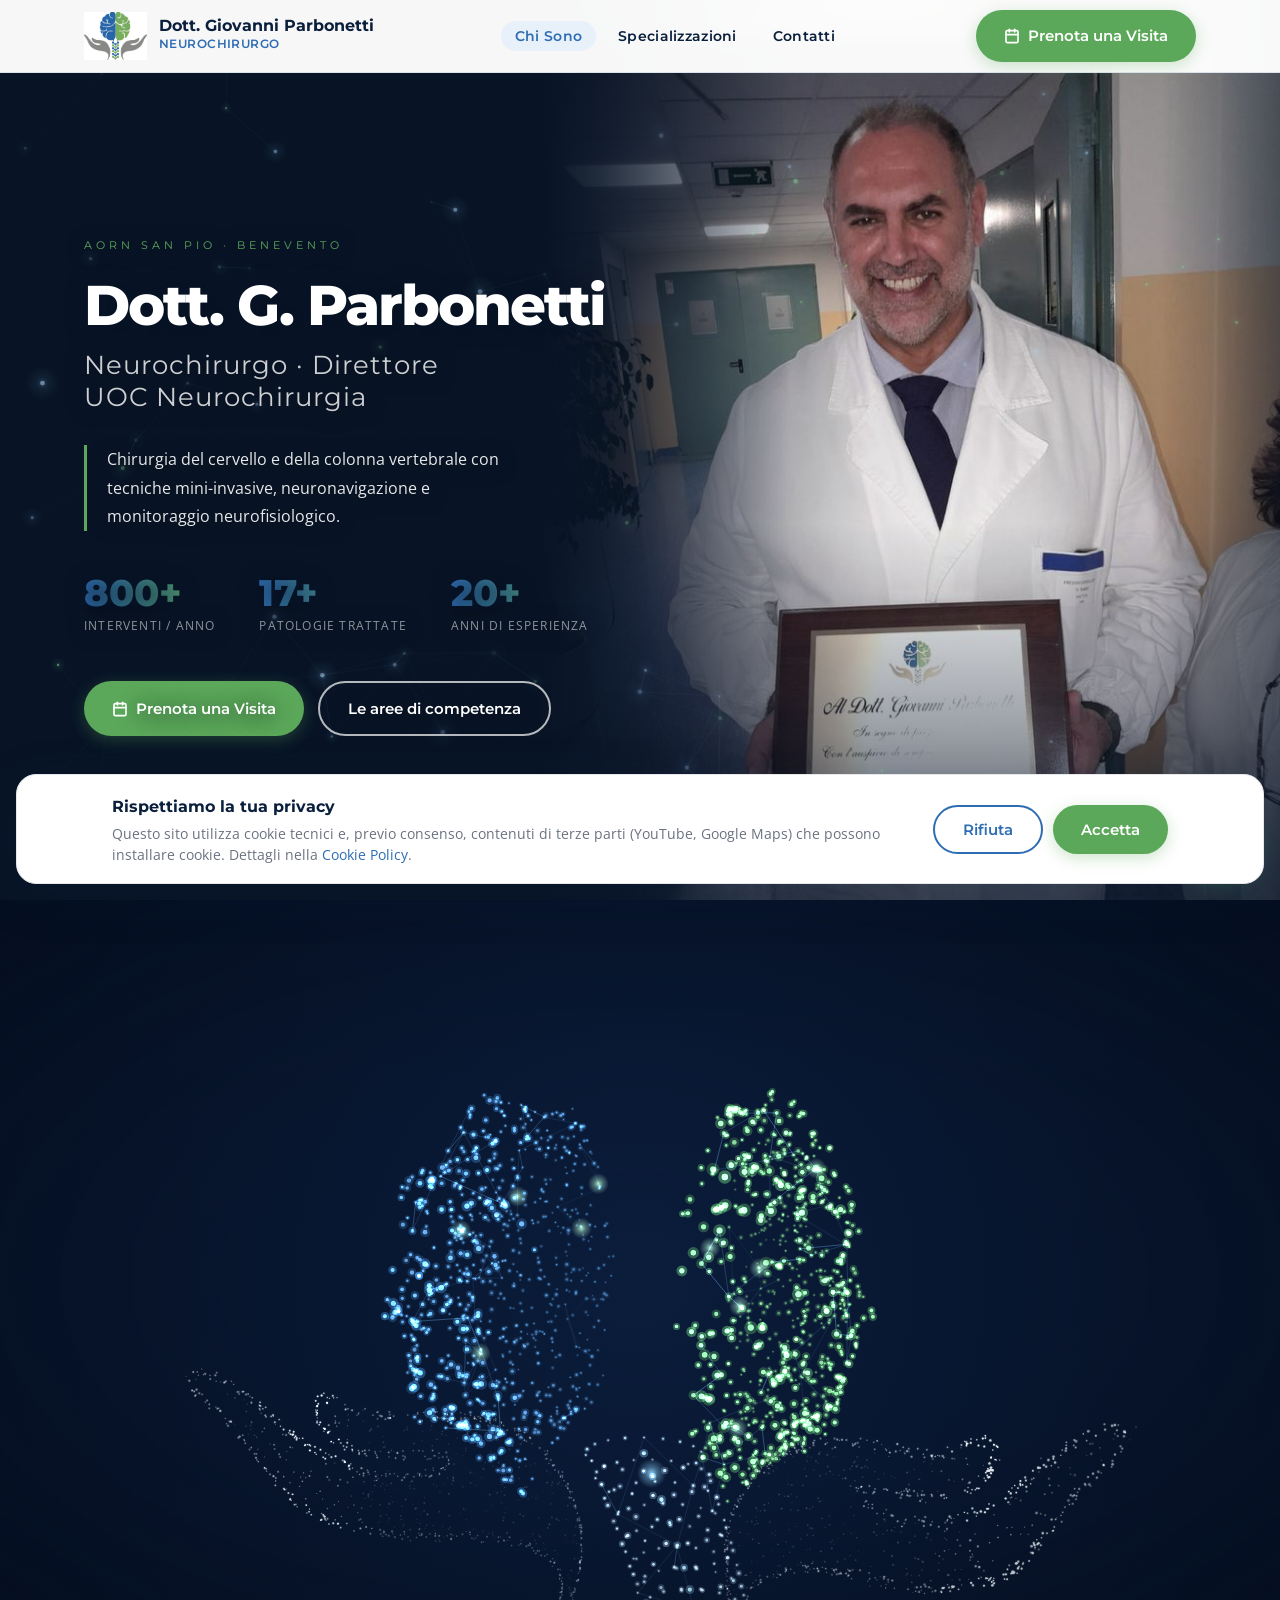
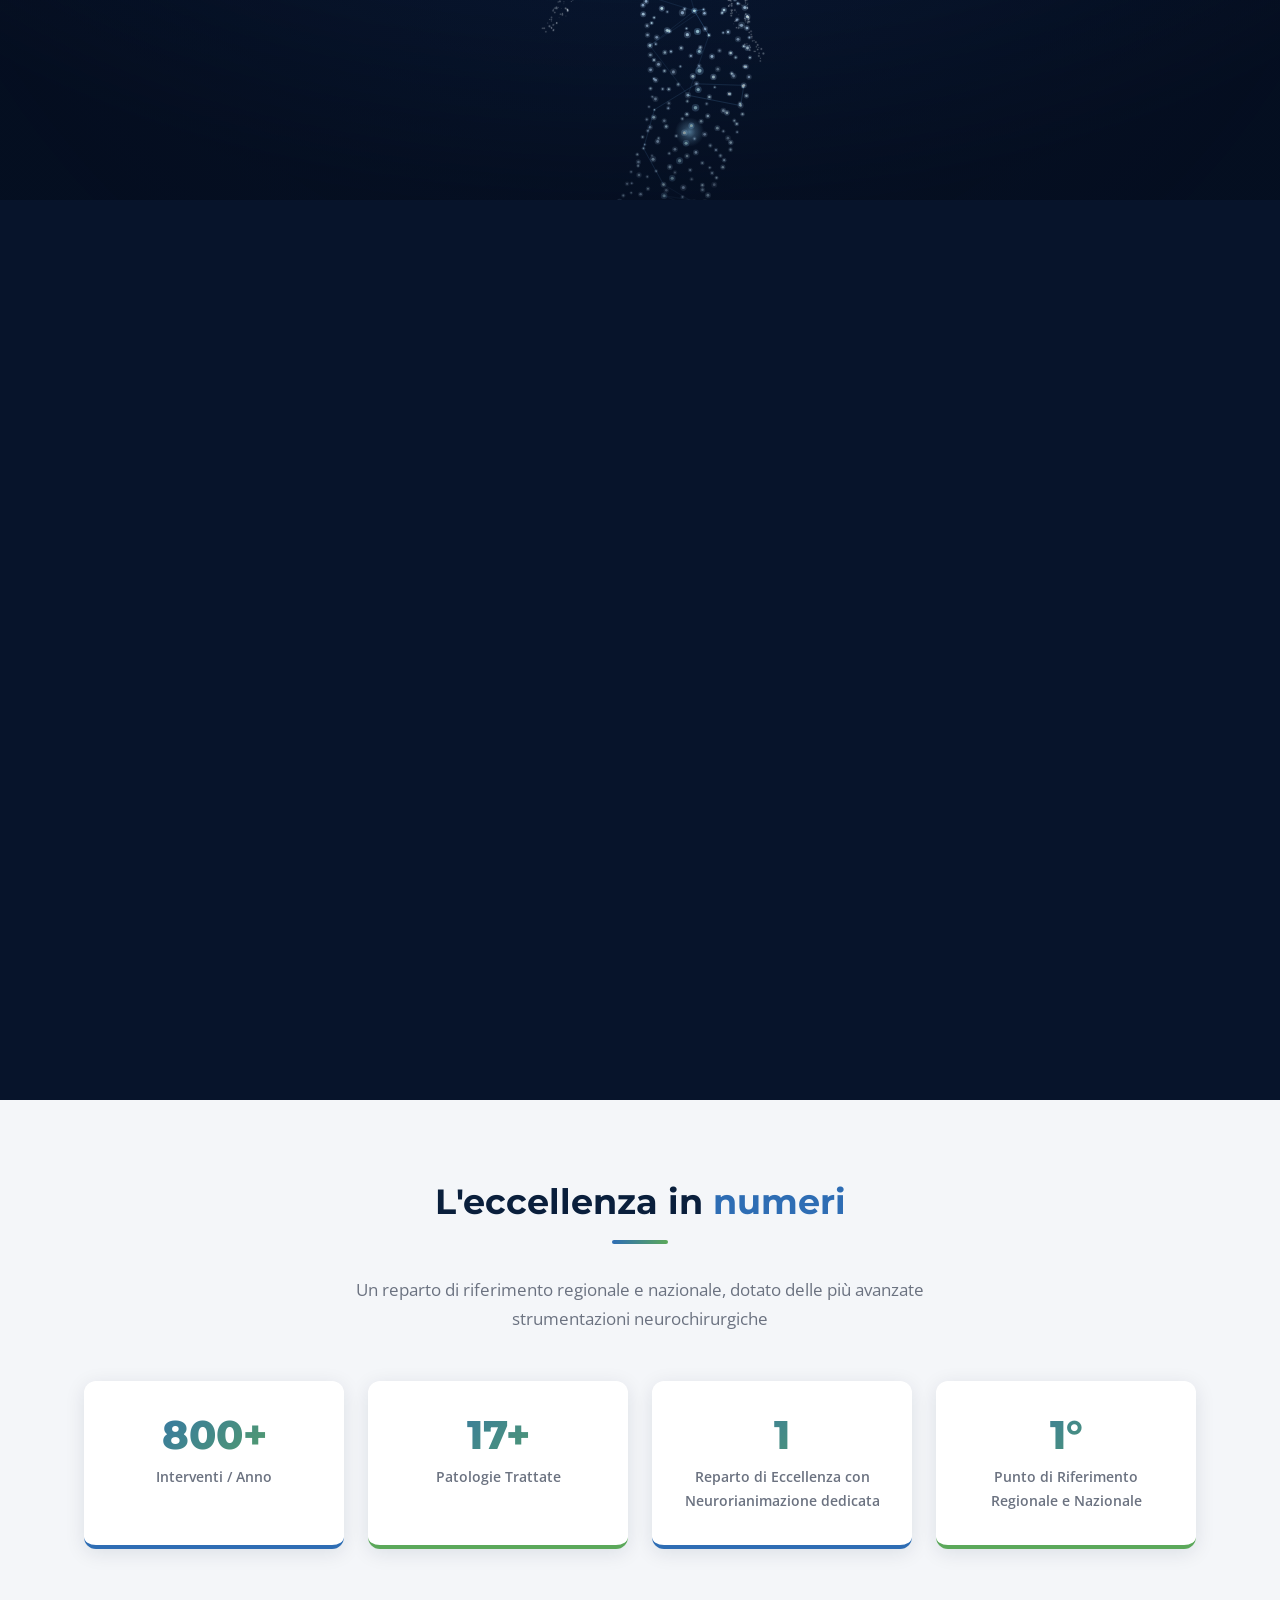
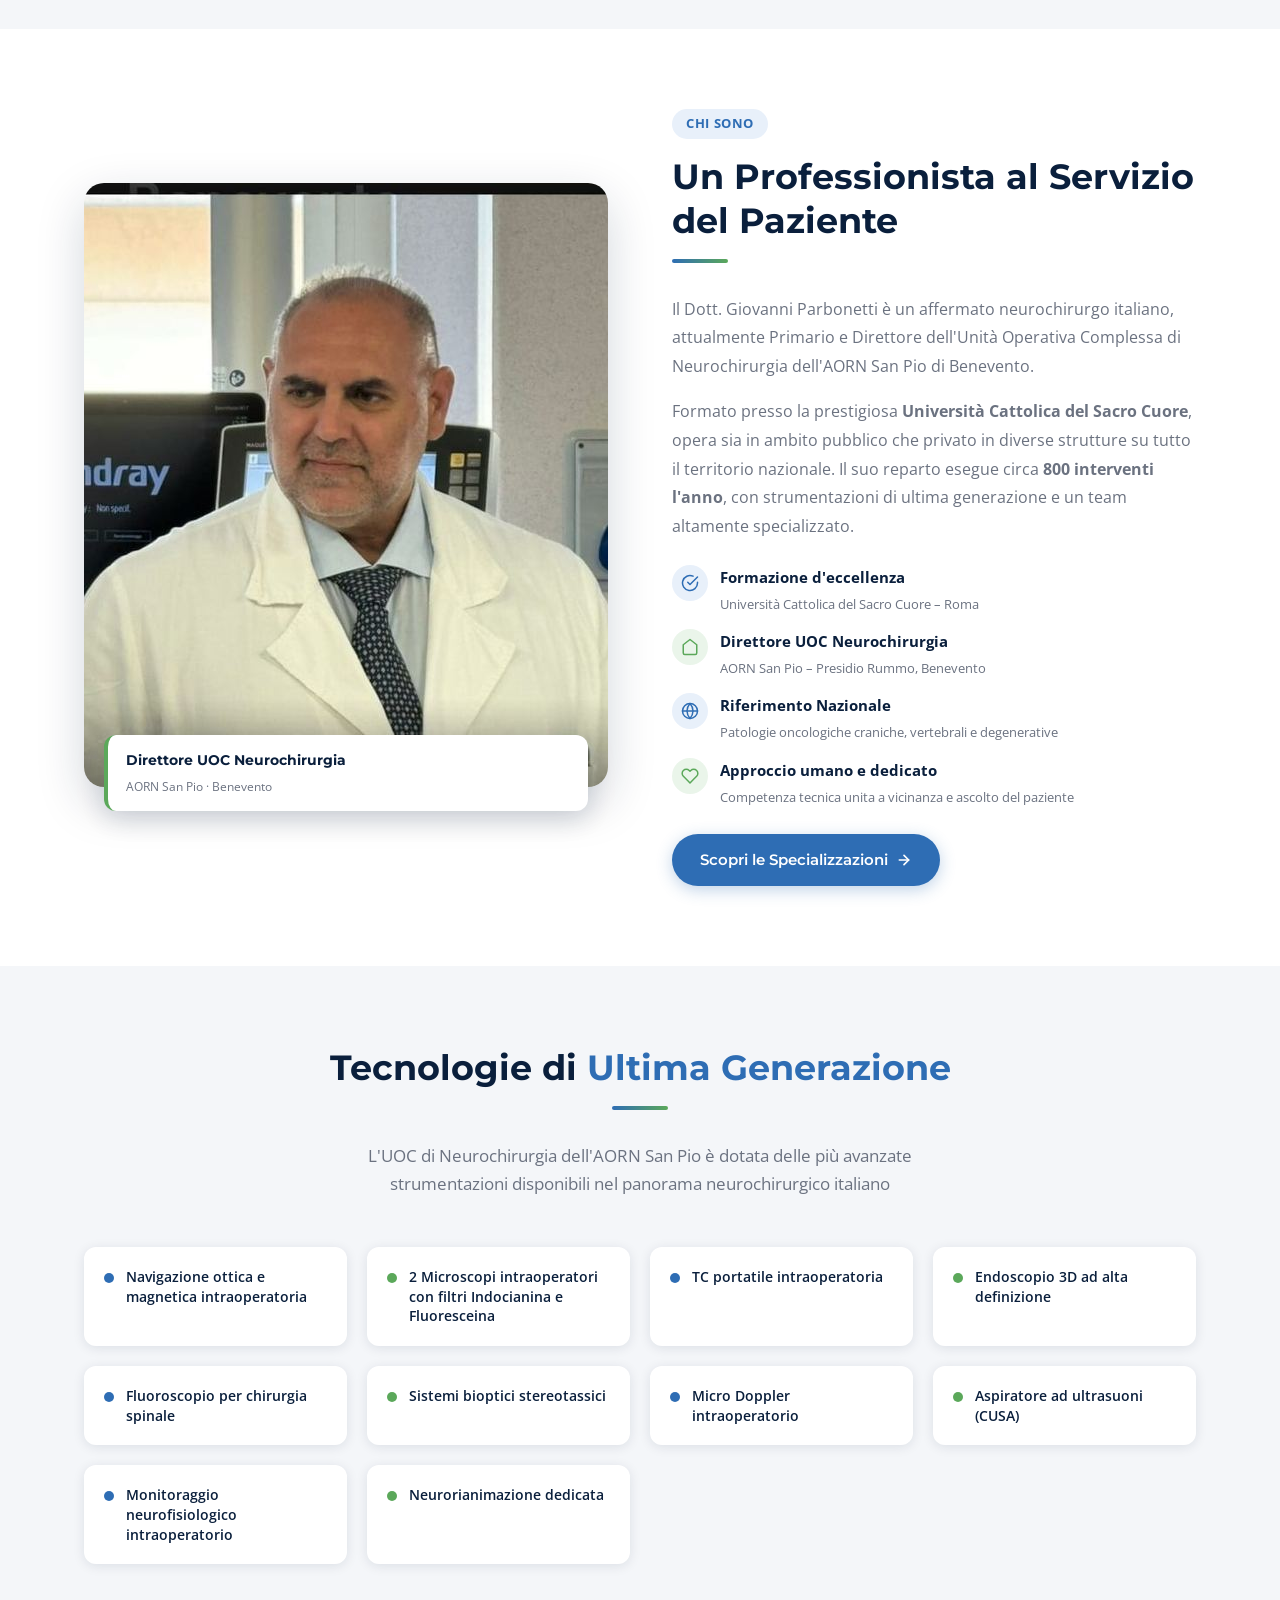
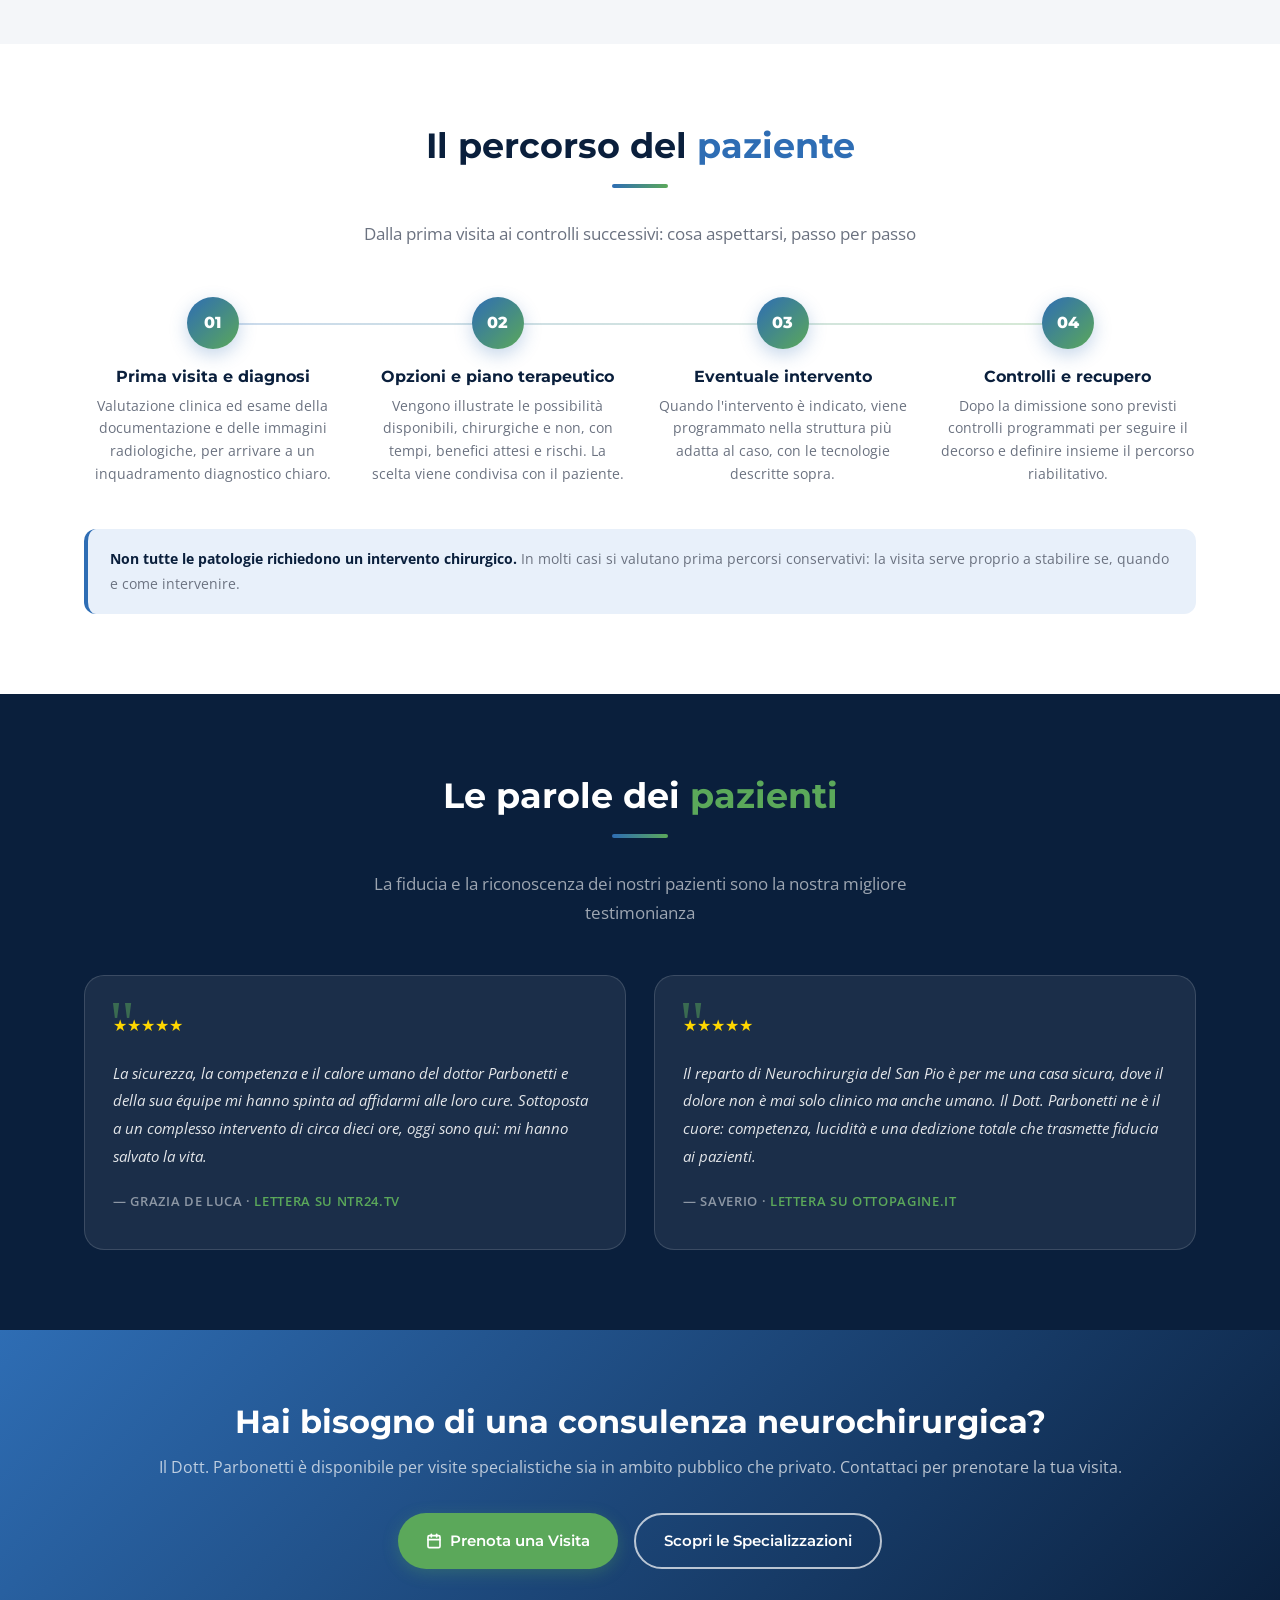
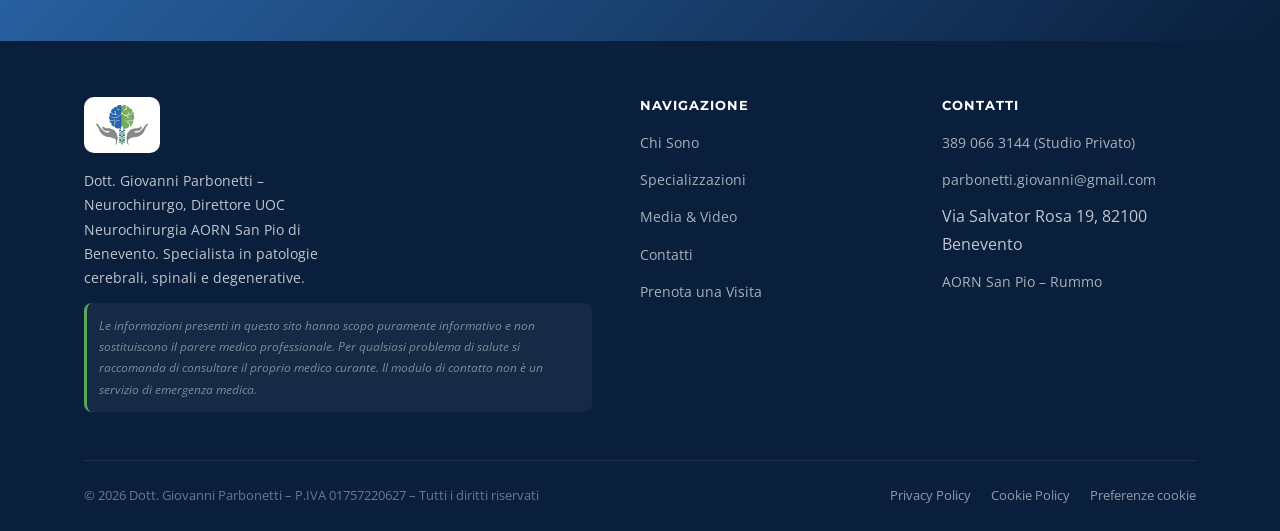
==== commit 6a546e03: "Mani: si vede la fessura fra pollice e dita. Movimento molto piu lento" ====
--- a/index.html
+++ b/index.html
@@ -352,7 +352,9 @@
     (function caricaMani(){
       var img=new Image();
       img.onload=function(){
-        var cw=340, ch=Math.round(cw*img.naturalHeight/img.naturalWidth);
+        /* canvas di lettura piu' grande = la fessura fra pollice e dita del
+           marchio viene risolta bene e resta visibile anche fra le particelle */
+        var cw=460, ch=Math.round(cw*img.naturalHeight/img.naturalWidth);
         var oc=document.createElement('canvas');oc.width=cw;oc.height=ch;
         var o=oc.getContext('2d');o.drawImage(img,0,0,cw,ch);
         var dat;try{dat=o.getImageData(0,0,cw,ch).data;}catch(e){return;}
@@ -397,22 +399,26 @@
             var j=((Math.random()*(pool.length>>1))|0)*2;
             var u=(pool[j]-cxL)*k;                  /* posizione orizzontale */
             var by=(pool[j+1]-Y0)*k+0.42+(Math.random()-.5)*0.05;
-            var sh=(contorno?0.88:0.68)+0.26*Math.random();
+            var sh=(contorno?0.90:0.66)+0.24*Math.random();
             MANI.push({
               u:(u/(LARG*0.5))*TMAX,                /* angolo di base */
-              Ri:RAG+(Math.random()-.5)*(contorno?0.09:0.26),  /* spessore guscio */
+              /* guscio sottile sul contorno: se i punti del profilo sono
+                 sparpagliati in profondita' il bordo si sfoca e le dita spariscono */
+              Ri:RAG+(Math.random()-.5)*(contorno?0.05:0.22),
               by:by,
-              r:(contorno?0.8:0.6)+Math.random()*(contorno?0.8:1.0),
-              a:(contorno?0.36:0.20)+Math.random()*0.26,
-              alone:contorno||Math.random()<0.28,   /* l'alone costa: solo dove serve */
+              /* puntini piccoli: la forma la fa la densita', non la dimensione */
+              r:(contorno?0.55:0.45)+Math.random()*(contorno?0.5:0.6),
+              a:(contorno?0.44:0.20)+Math.random()*0.26,
+              alone:contorno||Math.random()<0.20,   /* l'alone costa: solo dove serve */
               c:Math.min(255,Math.round(180*sh+44))+','+
                 Math.min(255,Math.round(188*sh+44))+','+
                 Math.min(255,Math.round(198*sh+44))
             });
           }
         }
-        aggiungi(bordo,stretto?320:760,true);
-        aggiungi(pieno,stretto?360:860,false);
+        /* piu' peso al CONTORNO che al pieno: la mano si legge dal profilo */
+        aggiungi(bordo,stretto?460:1150,true);
+        aggiungi(pieno,stretto?300:700,false);
         if(reduce)frame(performance.now());
       };
       img.src='PHOTO-2025-06-05-13-00-34.jpg';
@@ -427,7 +433,7 @@
     function ov(id,v){var el=document.getElementById(id);if(el){el.style.opacity=v;el.style.transform='translateY('+((1-v)*22)+'px)';}}
     function overlay(){ov('nEyebrow',seg(progress,0.05,0.16));ov('nTitle',seg(progress,0.10,0.24));ov('nSub',seg(progress,0.18,0.34));}
     function glow(x,y,r,c){var g=ctx.createRadialGradient(x,y,0,x,y,r*3.5);g.addColorStop(0,'rgba('+c+',.9)');g.addColorStop(.4,'rgba('+c+',.4)');g.addColorStop(1,'rgba('+c+',0)');ctx.fillStyle=g;ctx.beginPath();ctx.arc(x,y,r*3.5,0,6.283);ctx.fill();}
-    var t0=performance.now(), rYcur=null, rYvel=0;
+    var t0=performance.now(), rYcur=null, rYvel=0, progS=null;
     function frame(now){
       /* Se il canvas non ha ancora dimensioni valide riprova al frame dopo,
          anche con "riduci animazioni": altrimenti resterebbe vuoto per sempre. */
@@ -438,12 +444,19 @@
          lo insegue come una molla frenata (rYvel = velocita', 0.075 = forza della
          molla, 0.86 = attrito). Scorrendo veloce la scena "rincorre" e poi si
          assesta: il movimento non e' piu' a velocita' costante. */
-      var rYobb=progress*2.2+tm*0.10;
+      /* Tutti i movimenti sono volutamente LENTI: la scena non deve inseguire
+         lo scroll a scatti, deve scivolare. Molla morbida (0.030) e attrito
+         alto (0.90) = risposta lunga, di un paio di secondi. */
+      var rYobb=progress*0.90+tm*0.055;
       if(rYcur===null)rYcur=rYobb;
-      rYvel+=(rYobb-rYcur)*0.075; rYvel*=0.86; rYcur+=rYvel;
-      var rY=reduce?0.5:rYcur, rX=-0.17+Math.sin(tm*0.25)*0.05;
+      rYvel+=(rYobb-rYcur)*0.030; rYvel*=0.90; rYcur+=rYvel;
+      /* progresso "smorzato": serve alla chiusura delle mani, che deve essere
+         ancora piu' pigra dello scroll */
+      if(progS===null)progS=progress;
+      progS+=(progress-progS)*0.025;
+      var rY=reduce?0.5:rYcur, rX=-0.17+Math.sin(tm*0.16)*0.05;
       /* RESPIRO: l'insieme si dilata e si contrae appena, come qualcosa di vivo */
-      var SCr=SC*(reduce?1:(1+0.018*Math.sin(tm*0.55)));
+      var SCr=SC*(reduce?1:(1+0.018*Math.sin(tm*0.30)));
       var cY=Math.cos(rY),sY=Math.sin(rY),cX=Math.cos(rX),sX=Math.sin(rX);
       ctx.clearRect(0,0,W,H);
       var bg=ctx.createRadialGradient(CX,CY,0,CX,CY,Math.max(W,H)*0.6);bg.addColorStop(0,'rgba(20,48,92,.35)');bg.addColorStop(1,'rgba(7,20,43,0)');ctx.fillStyle=bg;ctx.fillRect(0,0,W,H);
@@ -451,11 +464,12 @@
       /* Le mani girano INSIEME al cervello: stessa rotazione rY/rX, quindi
          orbitano attorno alla scena come un unico oggetto. */
       if(MANI.length){
-        /* scendendo, le mani si CHIUDONO un po' verso il cervello */
-        var chiu=1+progress*0.35;
+        /* scendendo, le mani si CHIUDONO appena verso il cervello: movimento
+           volutamente lentissimo, guidato dal progresso smorzato */
+        var chiu=1+progS*0.20;
         /* IMPULSO che risale dal polso ai polpastrelli: non e' una particella
            che si muove, e' una fascia luminosa che scorre lungo l'angolo. */
-        var onda=((tm*0.34)%1.7)-0.32;
+        var onda=((tm*0.17)%1.7)-0.32;
         for(var mi=0;mi<MANI.length;mi++){var mq=MANI[mi];
           var mth=mq.u*chiu;
           var mbx=mq.Ri*Math.sin(mth), mbz=MANI_ZC-mq.Ri*Math.cos(mth);
@@ -468,9 +482,11 @@
           var dOn=Math.abs(Math.abs(mq.u)-onda);
           if(dOn<0.13)hal+=(1-dOn/0.13)*0.55;
           if(hal>1)hal=1;
+          /* alone piccolo e discreto: se e' largo, la luce tracima nella
+             fessura fra pollice e dita e la mano diventa una macchia */
           if(mq.alone){
-            ctx.fillStyle='rgba('+mq.c+','+(hal*0.34).toFixed(3)+')';
-            ctx.beginPath();ctx.arc(hsx,hsy,mq.r*hpe*2.2,0,6.283);ctx.fill();
+            ctx.fillStyle='rgba('+mq.c+','+(hal*0.20).toFixed(3)+')';
+            ctx.beginPath();ctx.arc(hsx,hsy,mq.r*hpe*1.6,0,6.283);ctx.fill();
           }
           ctx.fillStyle='rgba('+mq.c+','+hal.toFixed(3)+')';
           ctx.beginPath();ctx.arc(hsx,hsy,Math.max(0.5,mq.r*hpe),0,6.283);ctx.fill();}
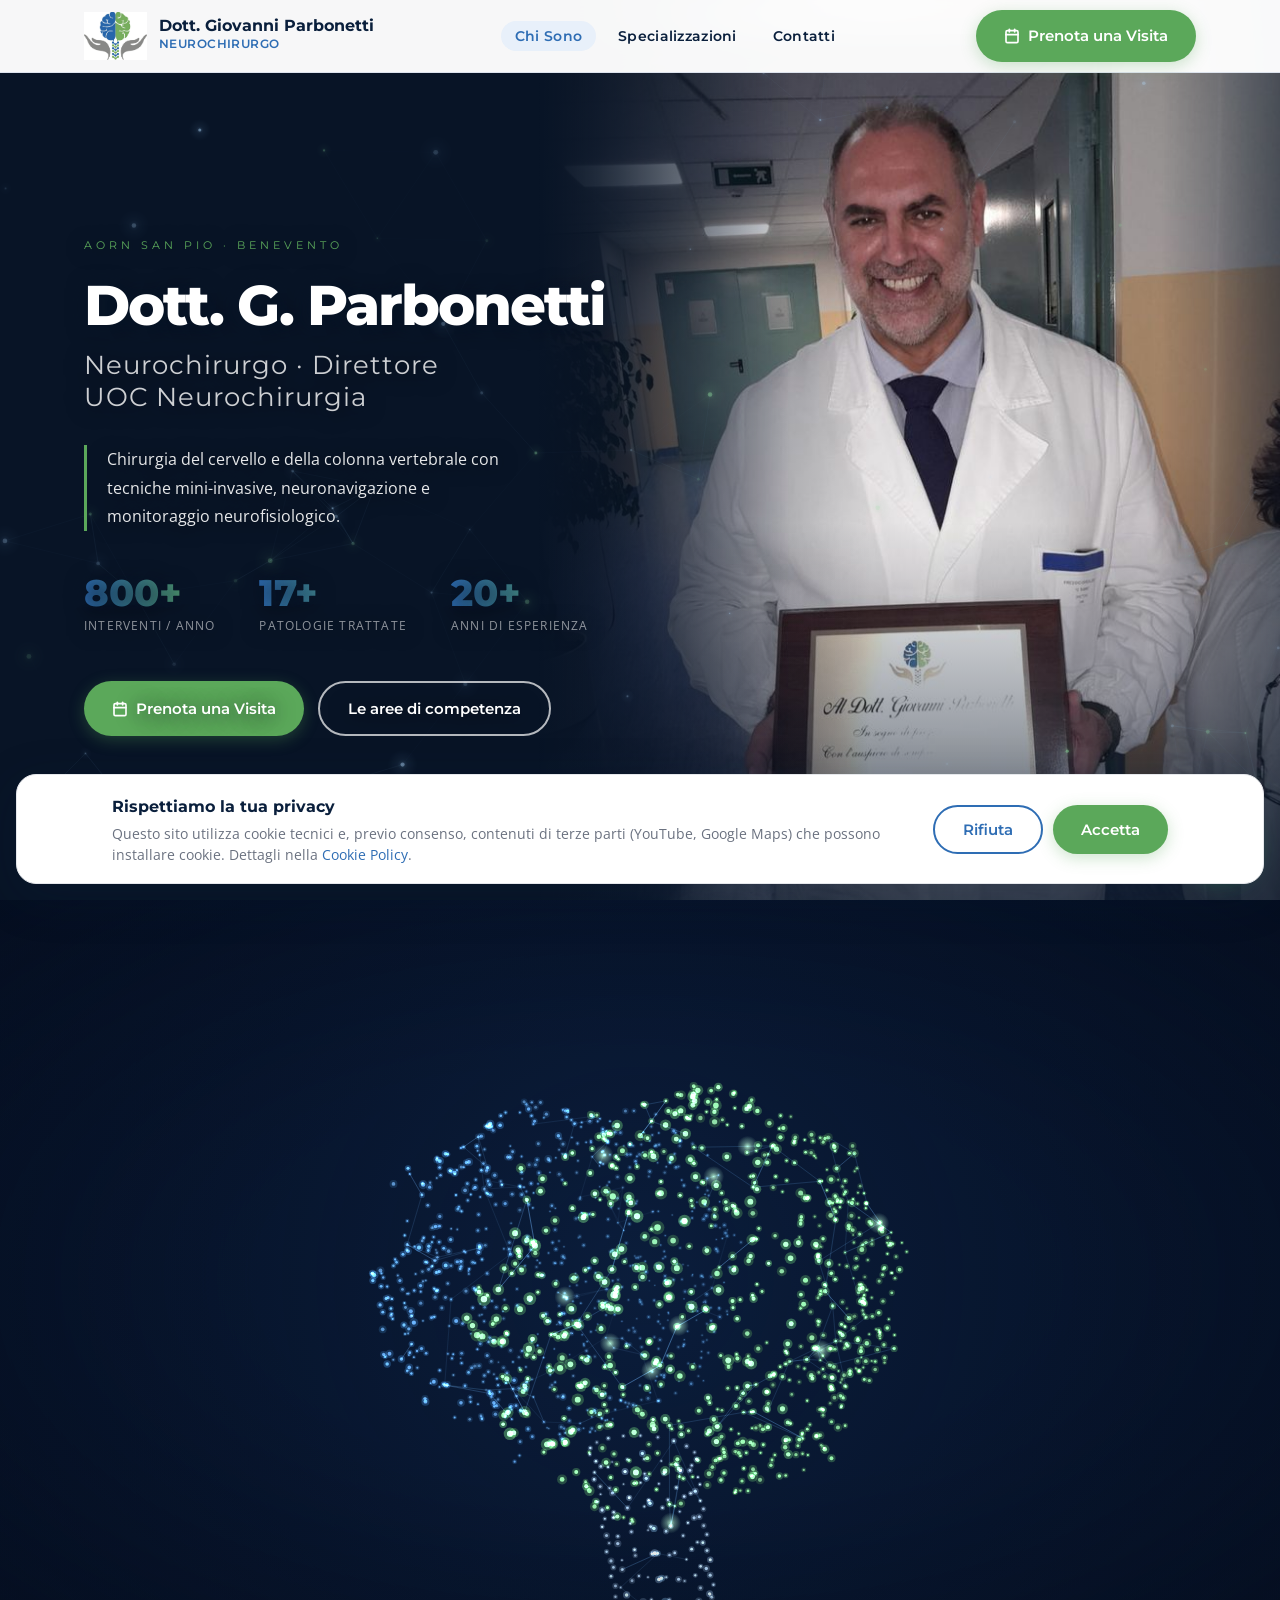
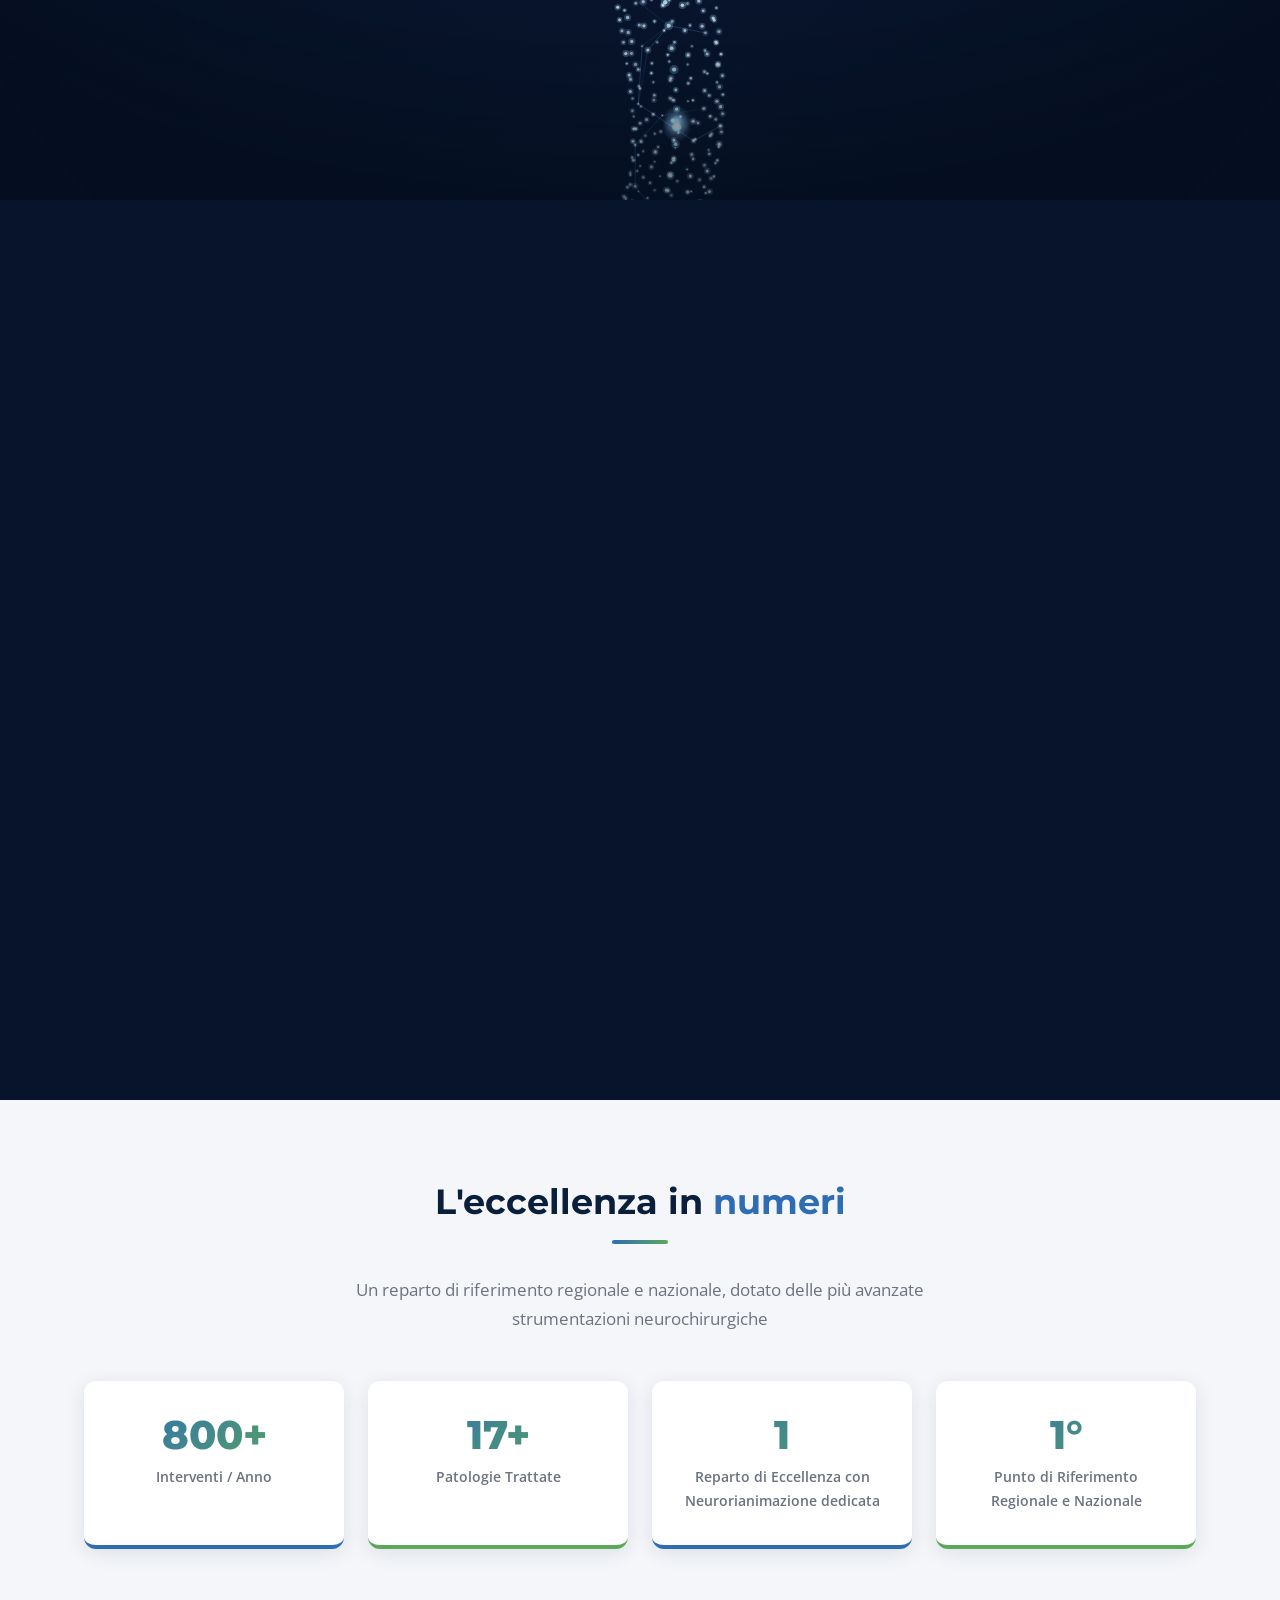
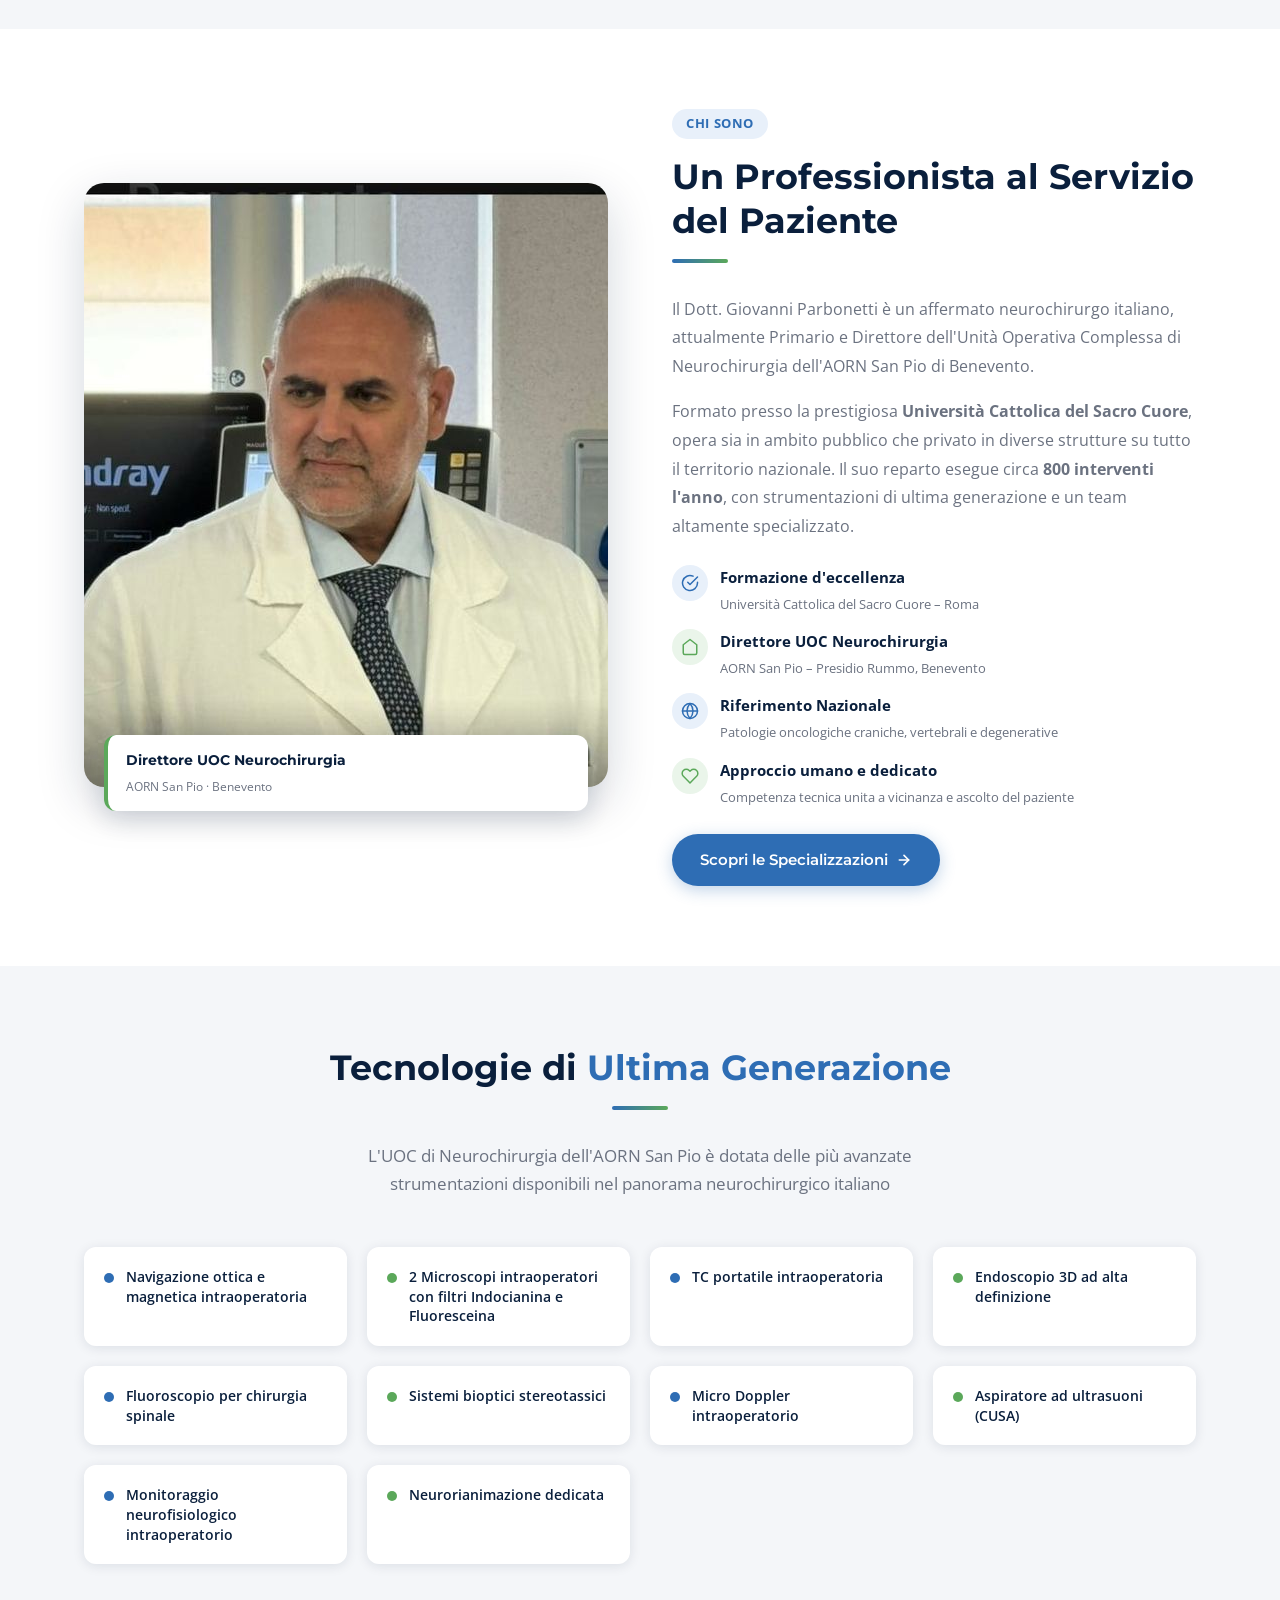
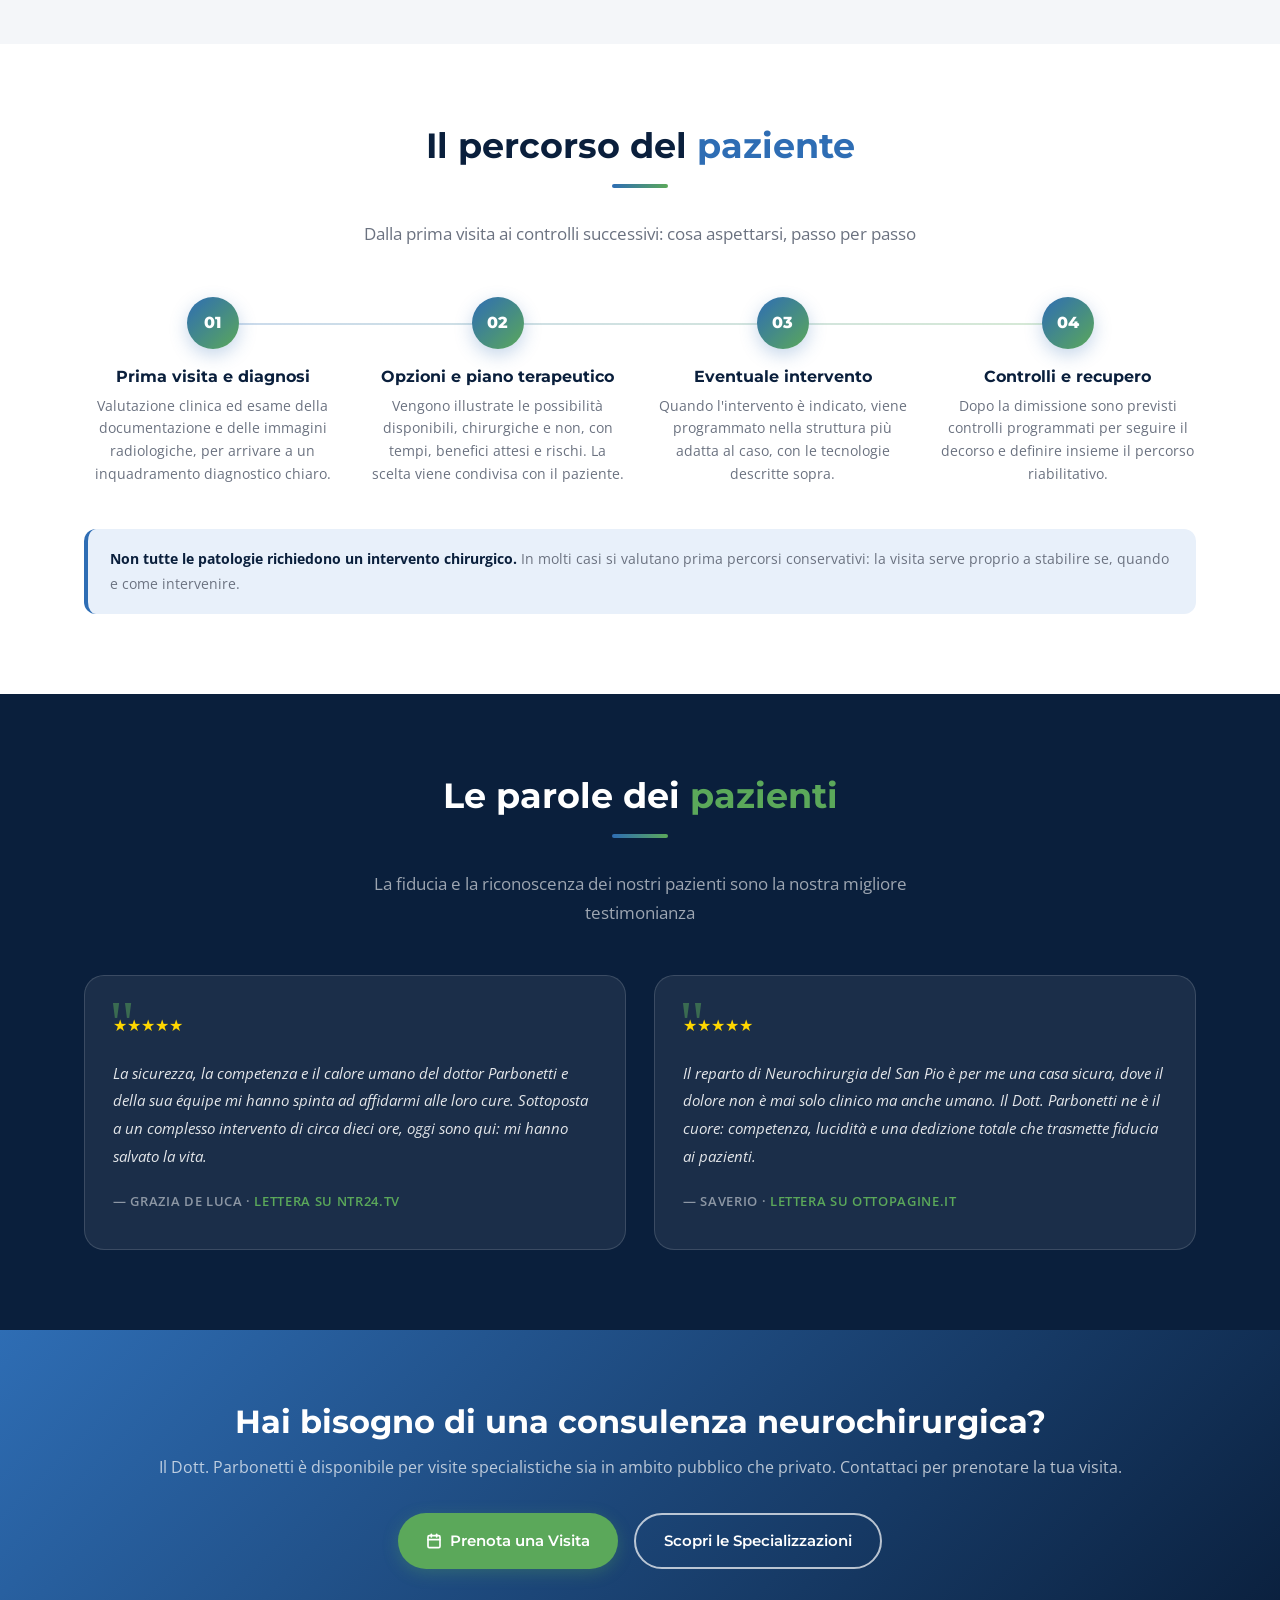
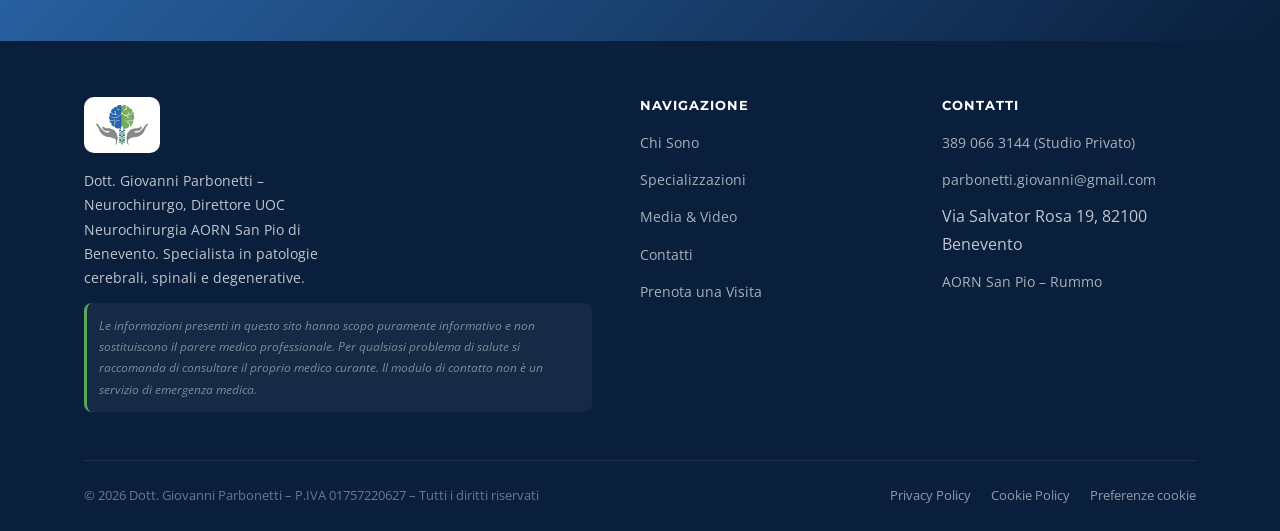
==== commit 2bf144d4: "Rimosse le mani dalla scena: restano cervello e colonna vertebrale Removed commented-out code relate" ====
--- a/index.html
+++ b/index.html
@@ -342,88 +342,6 @@
     var sig=[];for(var s=0;s<10;s++)sig.push({l:links[(Math.random()*links.length)|0],t:Math.random(),v:rnd(0.006,0.015)});
     var csig=[];for(var c=0;c<4;c++)csig.push({t:Math.random(),v:rnd(0.002,0.004)});
 
-    /* ---------- LE DUE MANI, RICAVATE DAL LOGO VERO --------------------
-       Le mani non sono disegnate a mano: si carica il file del logo in una
-       piccola canvas di servizio e si tengono SOLO i pixel grigi (il cervello
-       nel logo e' blu/verde, lo sfondo e' bianco). Da quei pixel si estrae una
-       nuvola di punti, quindi la sagoma coincide esattamente con il marchio
-       del Dottore. Se un domani il logo cambia, cambiano anche le mani.       */
-    var MANI=[], MANI_ZC=2.00;
-    (function caricaMani(){
-      var img=new Image();
-      img.onload=function(){
-        /* canvas di lettura piu' grande = la fessura fra pollice e dita del
-           marchio viene risolta bene e resta visibile anche fra le particelle */
-        var cw=460, ch=Math.round(cw*img.naturalHeight/img.naturalWidth);
-        var oc=document.createElement('canvas');oc.width=cw;oc.height=ch;
-        var o=oc.getContext('2d');o.drawImage(img,0,0,cw,ch);
-        var dat;try{dat=o.getImageData(0,0,cw,ch).data;}catch(e){return;}
-        /* mappa dei pixel grigi = le due mani */
-        var gr=new Uint8Array(cw*ch),x,y,ii,r,g,b,mx,mn;
-        for(y=0;y<ch;y++)for(x=0;x<cw;x++){
-          ii=(y*cw+x)*4;r=dat[ii];g=dat[ii+1];b=dat[ii+2];
-          mx=r>g?(r>b?r:b):(g>b?g:b); mn=r<g?(r<b?r:b):(g<b?g:b);
-          /* grigio = i tre canali quasi uguali e luminosita' media */
-          if(mx-mn<18&&mn>105&&mx<185)gr[y*cw+x]=1;
-        }
-        /* CONTORNO e PIENO separati: un pixel e' di contorno se ha almeno un
-           vicino fuori dalla sagoma. Campionando piu' fitto e piu' luminoso sul
-           contorno il profilo resta nitido e si legge l'incavo del pollice. */
-        var bordo=[],pieno=[];
-        for(y=1;y<ch-1;y++)for(x=1;x<cw-1;x++){
-          if(!gr[y*cw+x])continue;
-          if(!gr[y*cw+x-1]||!gr[y*cw+x+1]||!gr[(y-1)*cw+x]||!gr[(y+1)*cw+x])bordo.push(x,y);
-          else pieno.push(x,y);
-        }
-        if(bordo.length+pieno.length<800)return;
-        var X0=1e9,X1=-1e9,Y0=1e9;
-        function riquadro(a){for(var i=0;i<a.length;i+=2){
-          if(a[i]<X0)X0=a[i];if(a[i]>X1)X1=a[i];if(a[i+1]<Y0)Y0=a[i+1];}}
-        riquadro(bordo);riquadro(pieno);
-        var stretto=window.innerWidth<760;
-        var LARG=stretto?3.5:4.15;                  /* larghezza in unita' scena */
-        var k=LARG/(X1-X0), cxL=(X0+X1)/2;
-        /* DA SAGOMA PIATTA A GUSCIO TRIDIMENSIONALE.
-           Se le mani restassero piatte, ruotando si ridurrebbero a una lama e
-           sembrerebbero due ali che sbattono. Qui la posizione orizzontale di
-           ogni pixel viene letta come un ANGOLO attorno allo stesso asse
-           verticale su cui gira il cervello: le mani diventano una coppa che
-           avvolge la scena. Girando, la loro sagoma resta piena da ogni lato.
-           TMAX = quanto si chiudono (55 gradi), RAG = raggio dell'abbraccio,
-           MANI_ZC = quanto la coppa e' spostata in profondita'.               */
-        var TMAX=0.96, RAG=stretto?2.00:2.35;
-        MANI_ZC=stretto?1.70:2.00;
-        function aggiungi(pool,quanti,contorno){
-          if(pool.length<20)return;
-          for(var n=0;n<quanti;n++){
-            var j=((Math.random()*(pool.length>>1))|0)*2;
-            var u=(pool[j]-cxL)*k;                  /* posizione orizzontale */
-            var by=(pool[j+1]-Y0)*k+0.42+(Math.random()-.5)*0.05;
-            var sh=(contorno?0.90:0.66)+0.24*Math.random();
-            MANI.push({
-              u:(u/(LARG*0.5))*TMAX,                /* angolo di base */
-              /* guscio sottile sul contorno: se i punti del profilo sono
-                 sparpagliati in profondita' il bordo si sfoca e le dita spariscono */
-              Ri:RAG+(Math.random()-.5)*(contorno?0.05:0.22),
-              by:by,
-              /* puntini piccoli: la forma la fa la densita', non la dimensione */
-              r:(contorno?0.55:0.45)+Math.random()*(contorno?0.5:0.6),
-              a:(contorno?0.44:0.20)+Math.random()*0.26,
-              alone:contorno||Math.random()<0.20,   /* l'alone costa: solo dove serve */
-              c:Math.min(255,Math.round(180*sh+44))+','+
-                Math.min(255,Math.round(188*sh+44))+','+
-                Math.min(255,Math.round(198*sh+44))
-            });
-          }
-        }
-        /* piu' peso al CONTORNO che al pieno: la mano si legge dal profilo */
-        aggiungi(bordo,stretto?460:1150,true);
-        aggiungi(pieno,stretto?300:700,false);
-        if(reduce)frame(performance.now());
-      };
-      img.src='PHOTO-2025-06-05-13-00-34.jpg';
-    })();
-
     function lerp(a,b,t){return a+(b-a)*t;}
     function clamp01(v){return Math.max(0,Math.min(1,v));}
     function easeOut(t){return 1-Math.pow(1-t,3);}
@@ -433,7 +351,7 @@
     function ov(id,v){var el=document.getElementById(id);if(el){el.style.opacity=v;el.style.transform='translateY('+((1-v)*22)+'px)';}}
     function overlay(){ov('nEyebrow',seg(progress,0.05,0.16));ov('nTitle',seg(progress,0.10,0.24));ov('nSub',seg(progress,0.18,0.34));}
     function glow(x,y,r,c){var g=ctx.createRadialGradient(x,y,0,x,y,r*3.5);g.addColorStop(0,'rgba('+c+',.9)');g.addColorStop(.4,'rgba('+c+',.4)');g.addColorStop(1,'rgba('+c+',0)');ctx.fillStyle=g;ctx.beginPath();ctx.arc(x,y,r*3.5,0,6.283);ctx.fill();}
-    var t0=performance.now(), rYcur=null, rYvel=0, progS=null;
+    var t0=performance.now(), rYcur=null, rYvel=0;
     function frame(now){
       /* Se il canvas non ha ancora dimensioni valide riprova al frame dopo,
          anche con "riduci animazioni": altrimenti resterebbe vuoto per sempre. */
@@ -450,10 +368,6 @@
       var rYobb=progress*0.90+tm*0.055;
       if(rYcur===null)rYcur=rYobb;
       rYvel+=(rYobb-rYcur)*0.030; rYvel*=0.90; rYcur+=rYvel;
-      /* progresso "smorzato": serve alla chiusura delle mani, che deve essere
-         ancora piu' pigra dello scroll */
-      if(progS===null)progS=progress;
-      progS+=(progress-progS)*0.025;
       var rY=reduce?0.5:rYcur, rX=-0.17+Math.sin(tm*0.16)*0.05;
       /* RESPIRO: l'insieme si dilata e si contrae appena, come qualcosa di vivo */
       var SCr=SC*(reduce?1:(1+0.018*Math.sin(tm*0.30)));
@@ -463,34 +377,6 @@
       ctx.globalCompositeOperation='lighter';
       /* Le mani girano INSIEME al cervello: stessa rotazione rY/rX, quindi
          orbitano attorno alla scena come un unico oggetto. */
-      if(MANI.length){
-        /* scendendo, le mani si CHIUDONO appena verso il cervello: movimento
-           volutamente lentissimo, guidato dal progresso smorzato */
-        var chiu=1+progS*0.20;
-        /* IMPULSO che risale dal polso ai polpastrelli: non e' una particella
-           che si muove, e' una fascia luminosa che scorre lungo l'angolo. */
-        var onda=((tm*0.17)%1.7)-0.32;
-        for(var mi=0;mi<MANI.length;mi++){var mq=MANI[mi];
-          var mth=mq.u*chiu;
-          var mbx=mq.Ri*Math.sin(mth), mbz=MANI_ZC-mq.Ri*Math.cos(mth);
-          var hx=mbx*cY-mbz*sY, hz=mbx*sY+mbz*cY;
-          var hy=mq.by*cX-hz*sX, hz2=mq.by*sX+hz*cX;
-          var hpe=4.2/(4.2-hz2), hsx=CX+hx*SCr*hpe, hsy=CY+hy*SCr*hpe;
-          /* piu' contrasto fra vicino e lontano = piu' senso di volume,
-             stesso criterio usato per le particelle del cervello */
-          var hal=mq.a*(0.30+0.70*((hz2+1.4)/2.6));
-          var dOn=Math.abs(Math.abs(mq.u)-onda);
-          if(dOn<0.13)hal+=(1-dOn/0.13)*0.55;
-          if(hal>1)hal=1;
-          /* alone piccolo e discreto: se e' largo, la luce tracima nella
-             fessura fra pollice e dita e la mano diventa una macchia */
-          if(mq.alone){
-            ctx.fillStyle='rgba('+mq.c+','+(hal*0.20).toFixed(3)+')';
-            ctx.beginPath();ctx.arc(hsx,hsy,mq.r*hpe*1.6,0,6.283);ctx.fill();
-          }
-          ctx.fillStyle='rgba('+mq.c+','+hal.toFixed(3)+')';
-          ctx.beginPath();ctx.arc(hsx,hsy,Math.max(0.5,mq.r*hpe),0,6.283);ctx.fill();}
-      }
       for(var i=0;i<P.length;i++){var p=P[i];
         var bx=p.bx,by=p.by,bz=p.bz;
         var x1=bx*cY-bz*sY,z1=bx*sY+bz*cY,y1=by*cX-z1*sX,z2=by*sX+z1*cX;
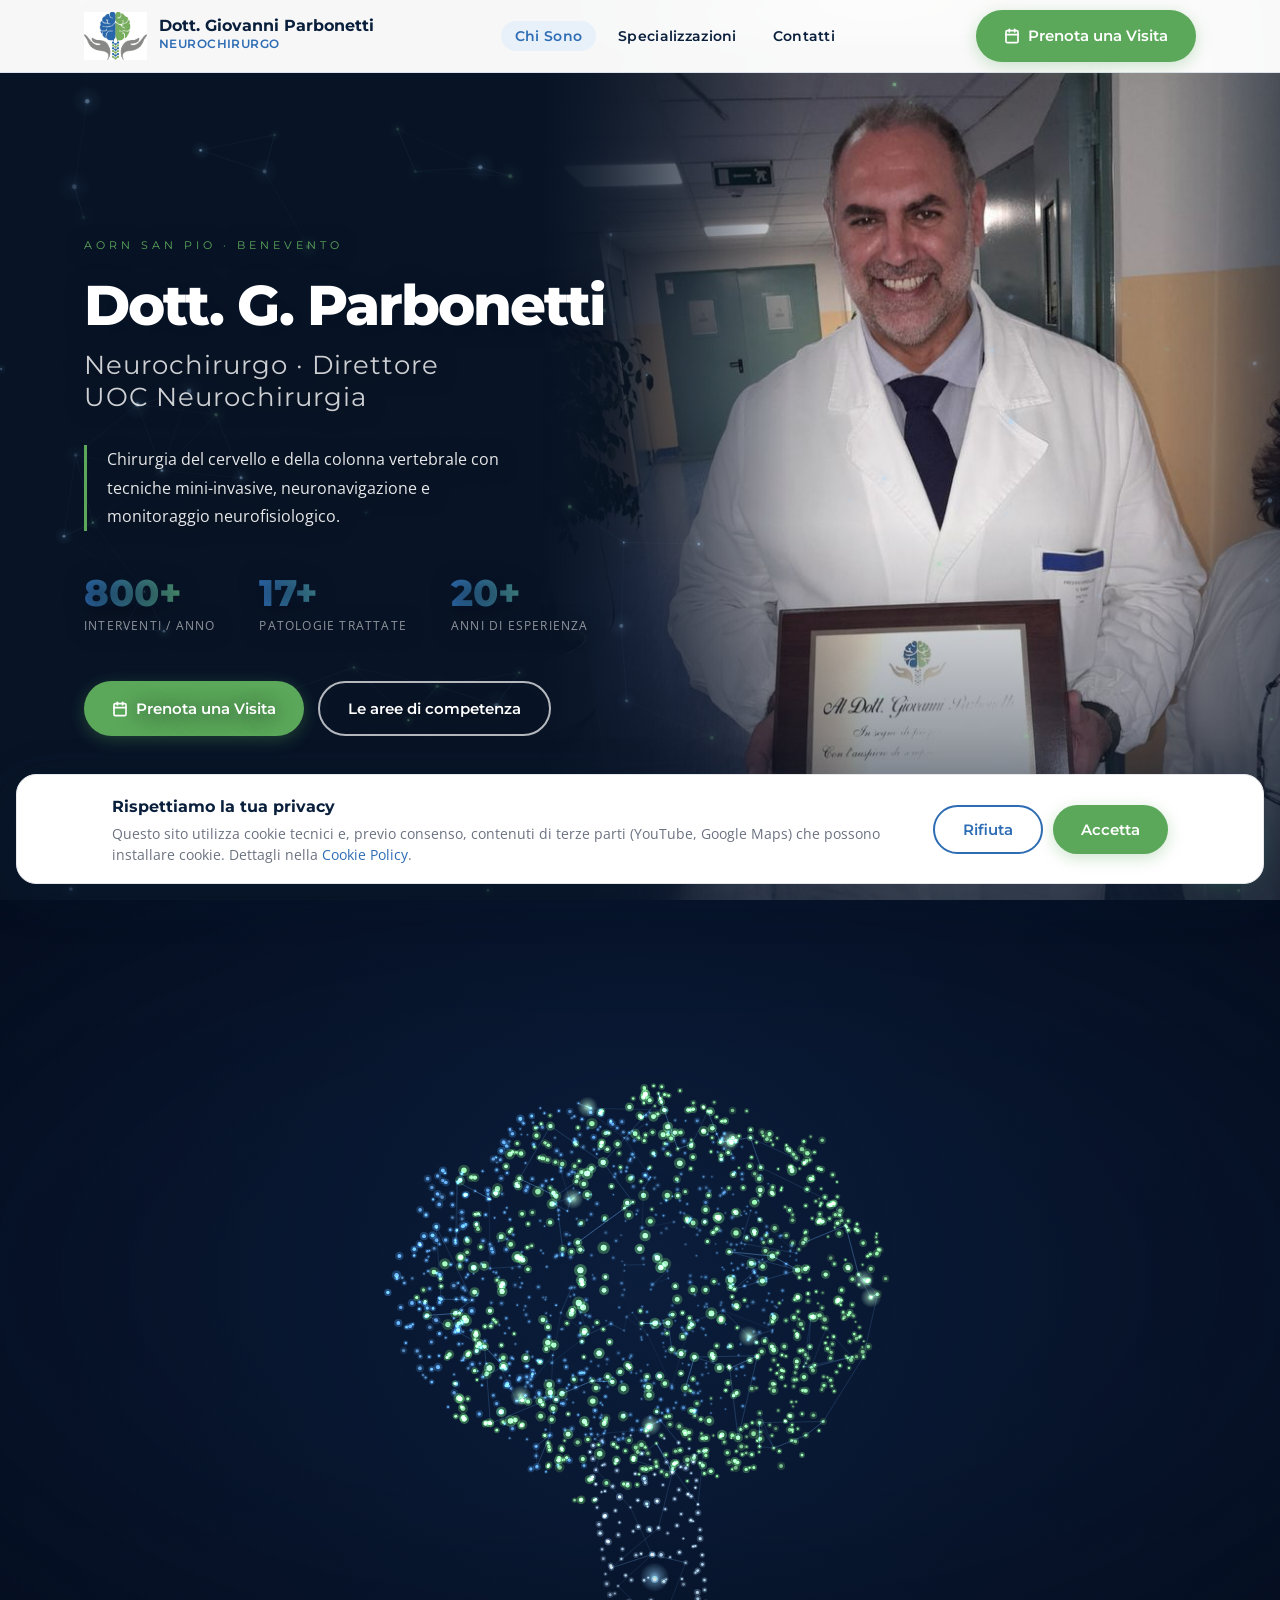
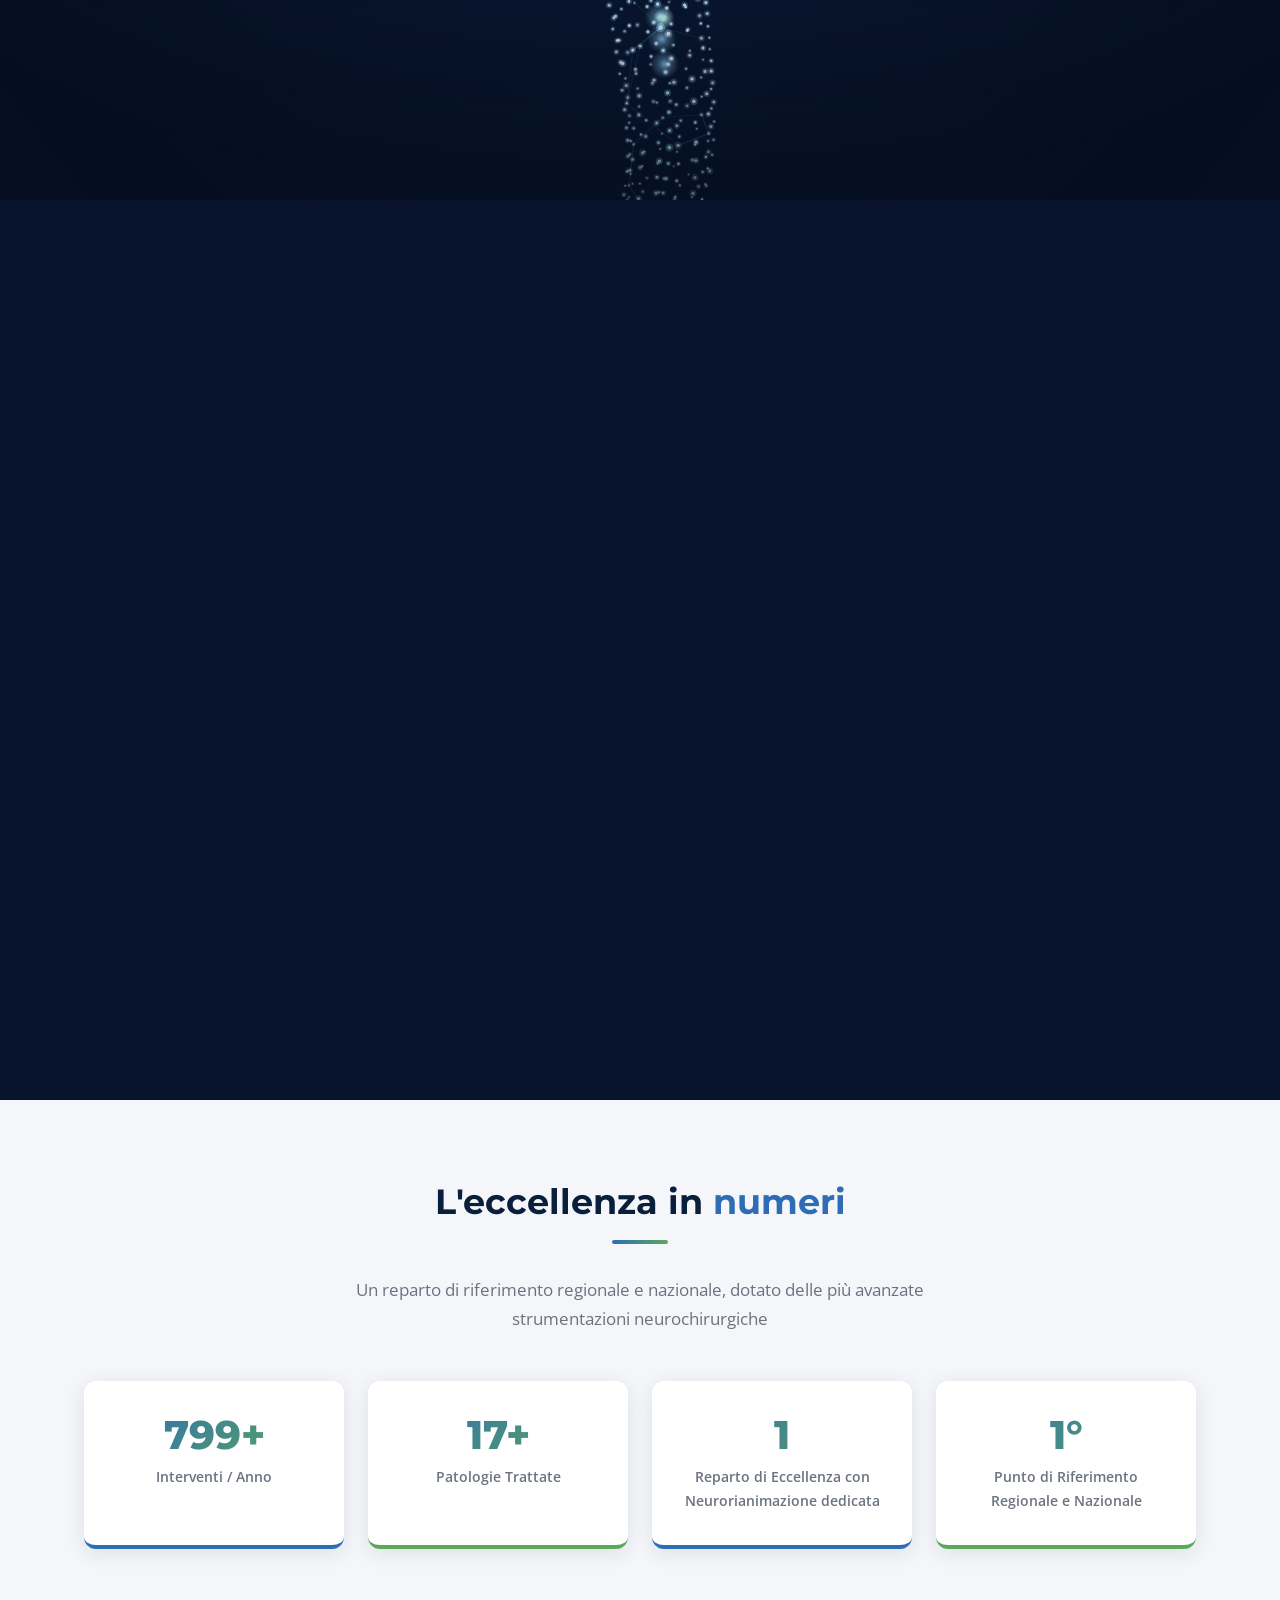
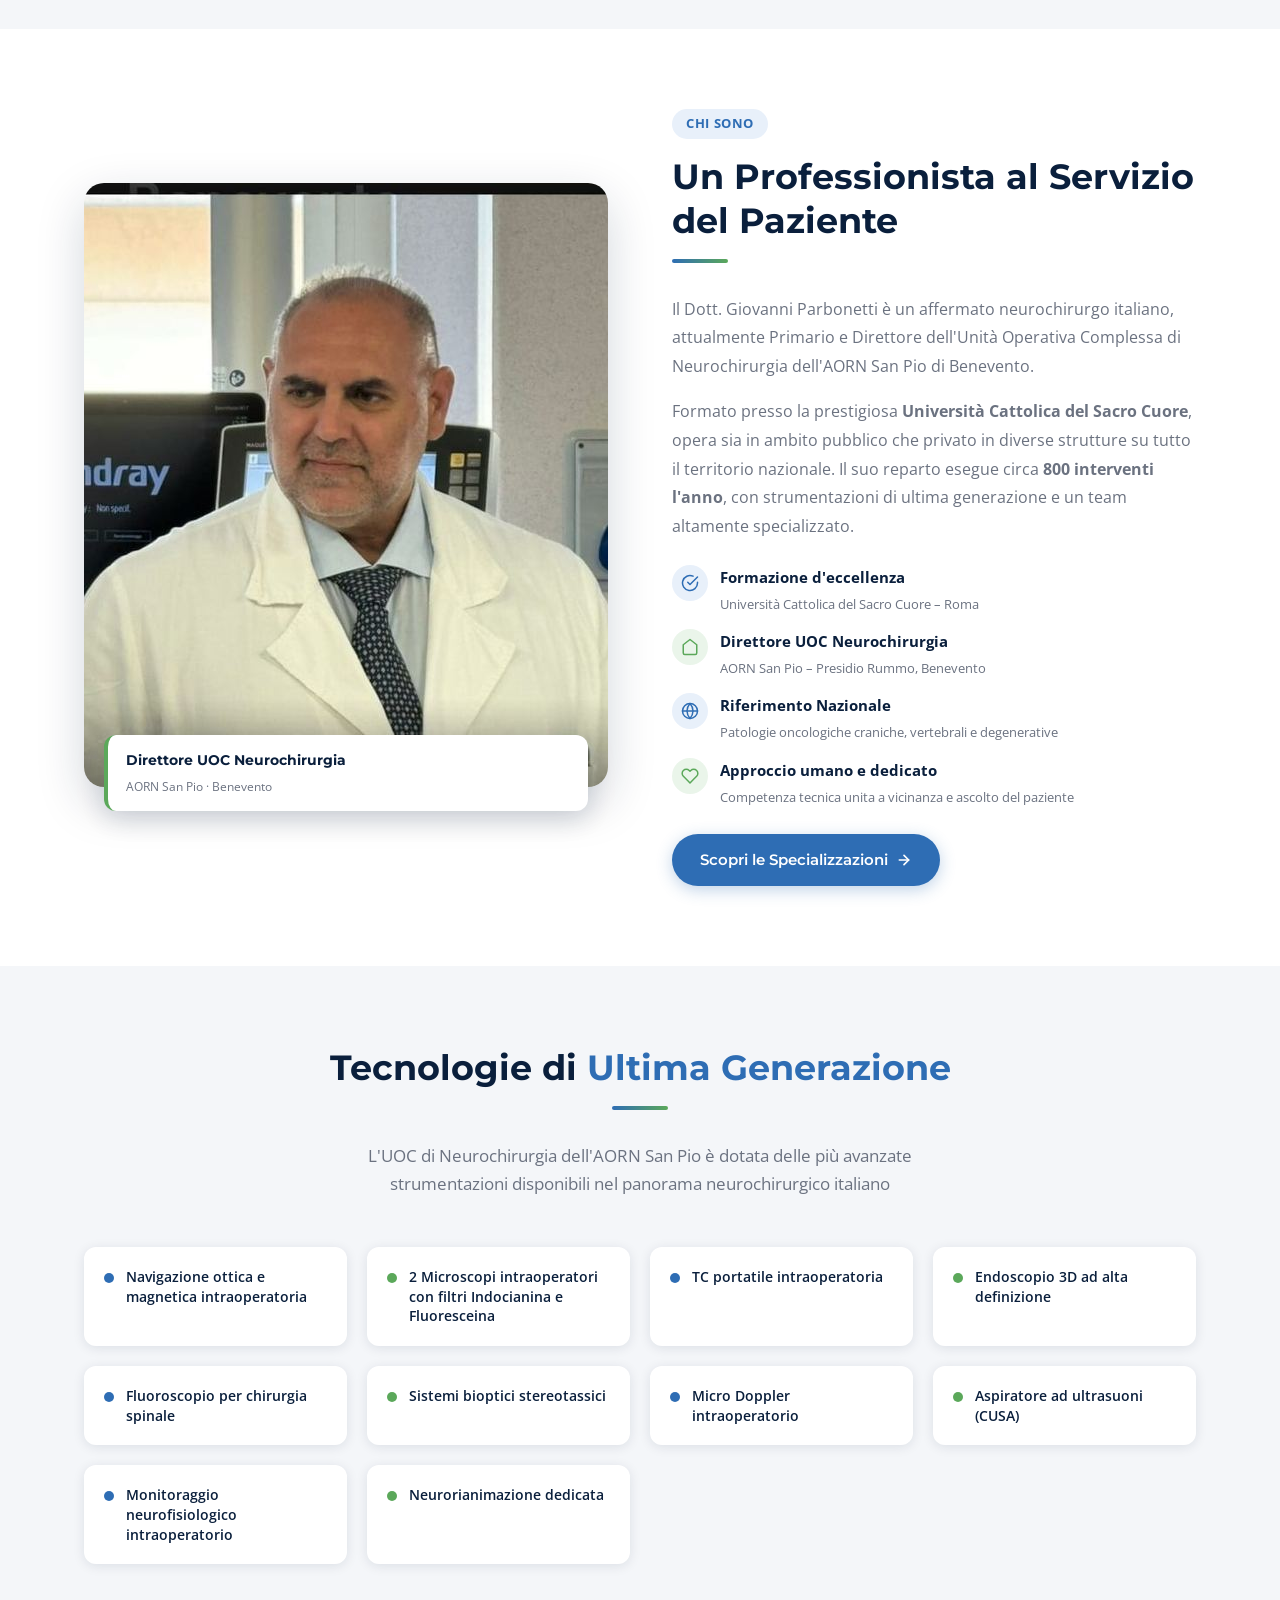
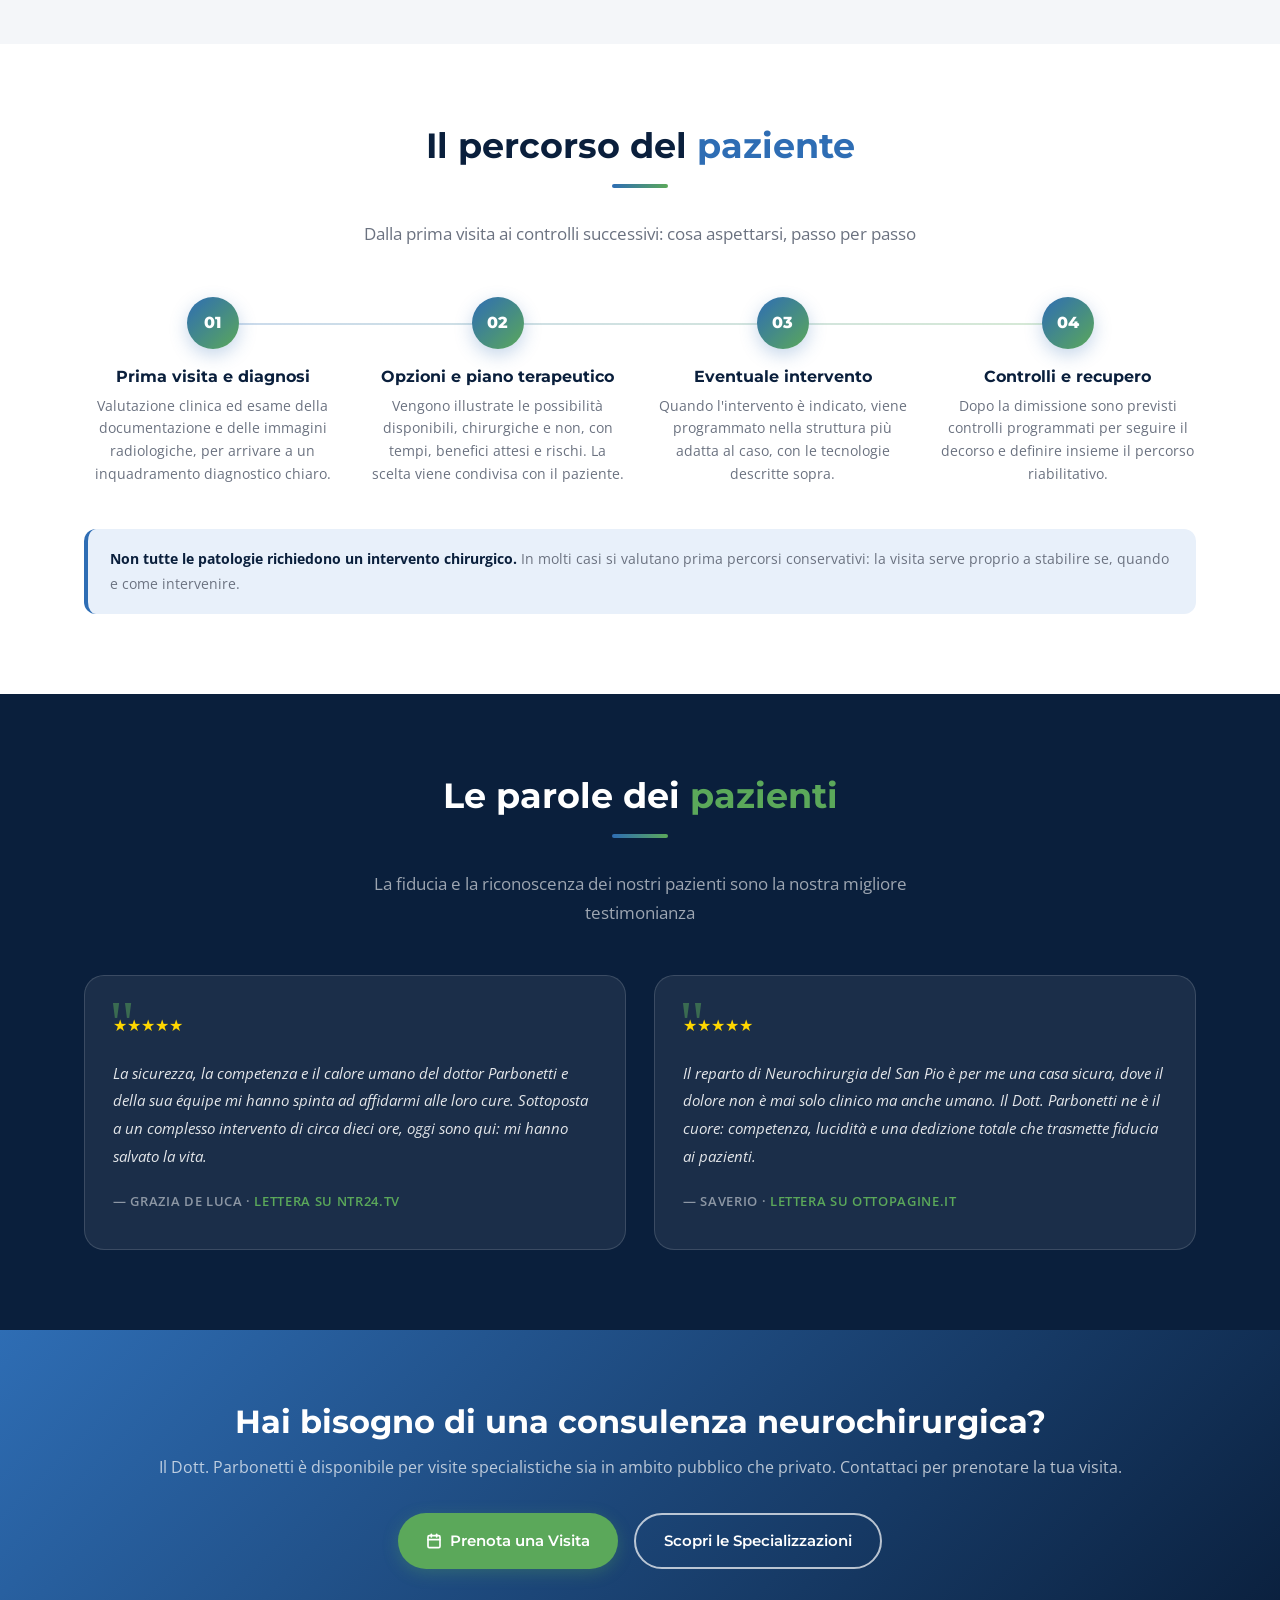
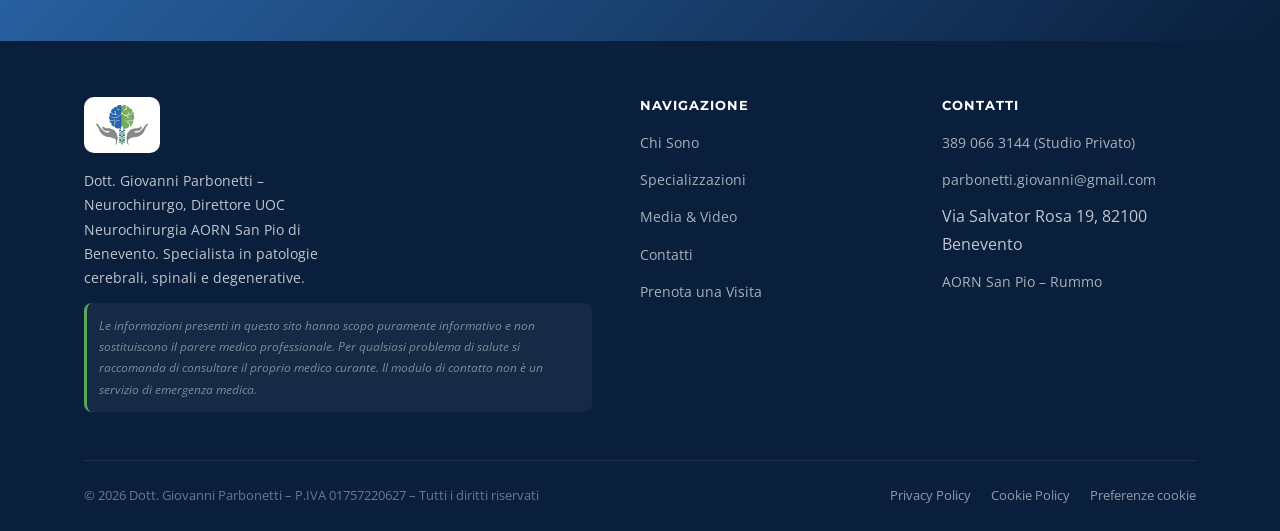
==== commit 44068615: "Cervello chiuso al centro: meno vuoto fra i due emisferi Adjusted the scaling factors for the x and " ====
--- a/index.html
+++ b/index.html
@@ -322,7 +322,11 @@
       var x=Math.sin(ph)*Math.cos(th),y=Math.cos(ph),z=Math.sin(ph)*Math.sin(th);
       var f=1+0.10*Math.sin(x*7+y*5)*Math.sin(z*6-y*4)+0.05*Math.sin(y*13+z*3);
       var px=x*1.02*f,py=y*0.92*f,pz=z*1.12*f;
-      px=sign*(0.42+Math.abs(px)*0.62);py=py*0.98+0.05;
+      /* 0.16 = quanto ogni emisfero e' scostato dal centro: era 0.42 e lasciava
+         un vuoto largo nel mezzo. Il fattore 0.78 (era 0.62) compensa, cosi' il
+         cervello resta della stessa larghezza complessiva ma chiuso al centro,
+         con solo una linea sottile fra blu e verde come nel logo. */
+      px=sign*(0.16+Math.abs(px)*0.78);py=py*0.98+0.05;
       var d=Math.random()<0.35?rnd(0.72,0.97):1;px*=d;py*=d;pz*=d;
       var s=0.55+0.45*Math.random();
       P.push({bx:px,by:py,bz:pz,sx:rnd(-6,6),sy:rnd(-6,6),sz:rnd(-6,6),r:col[0]*s|0,g:col[1]*s|0,b:col[2]*s|0,z2:rnd(0.9,2)});}}
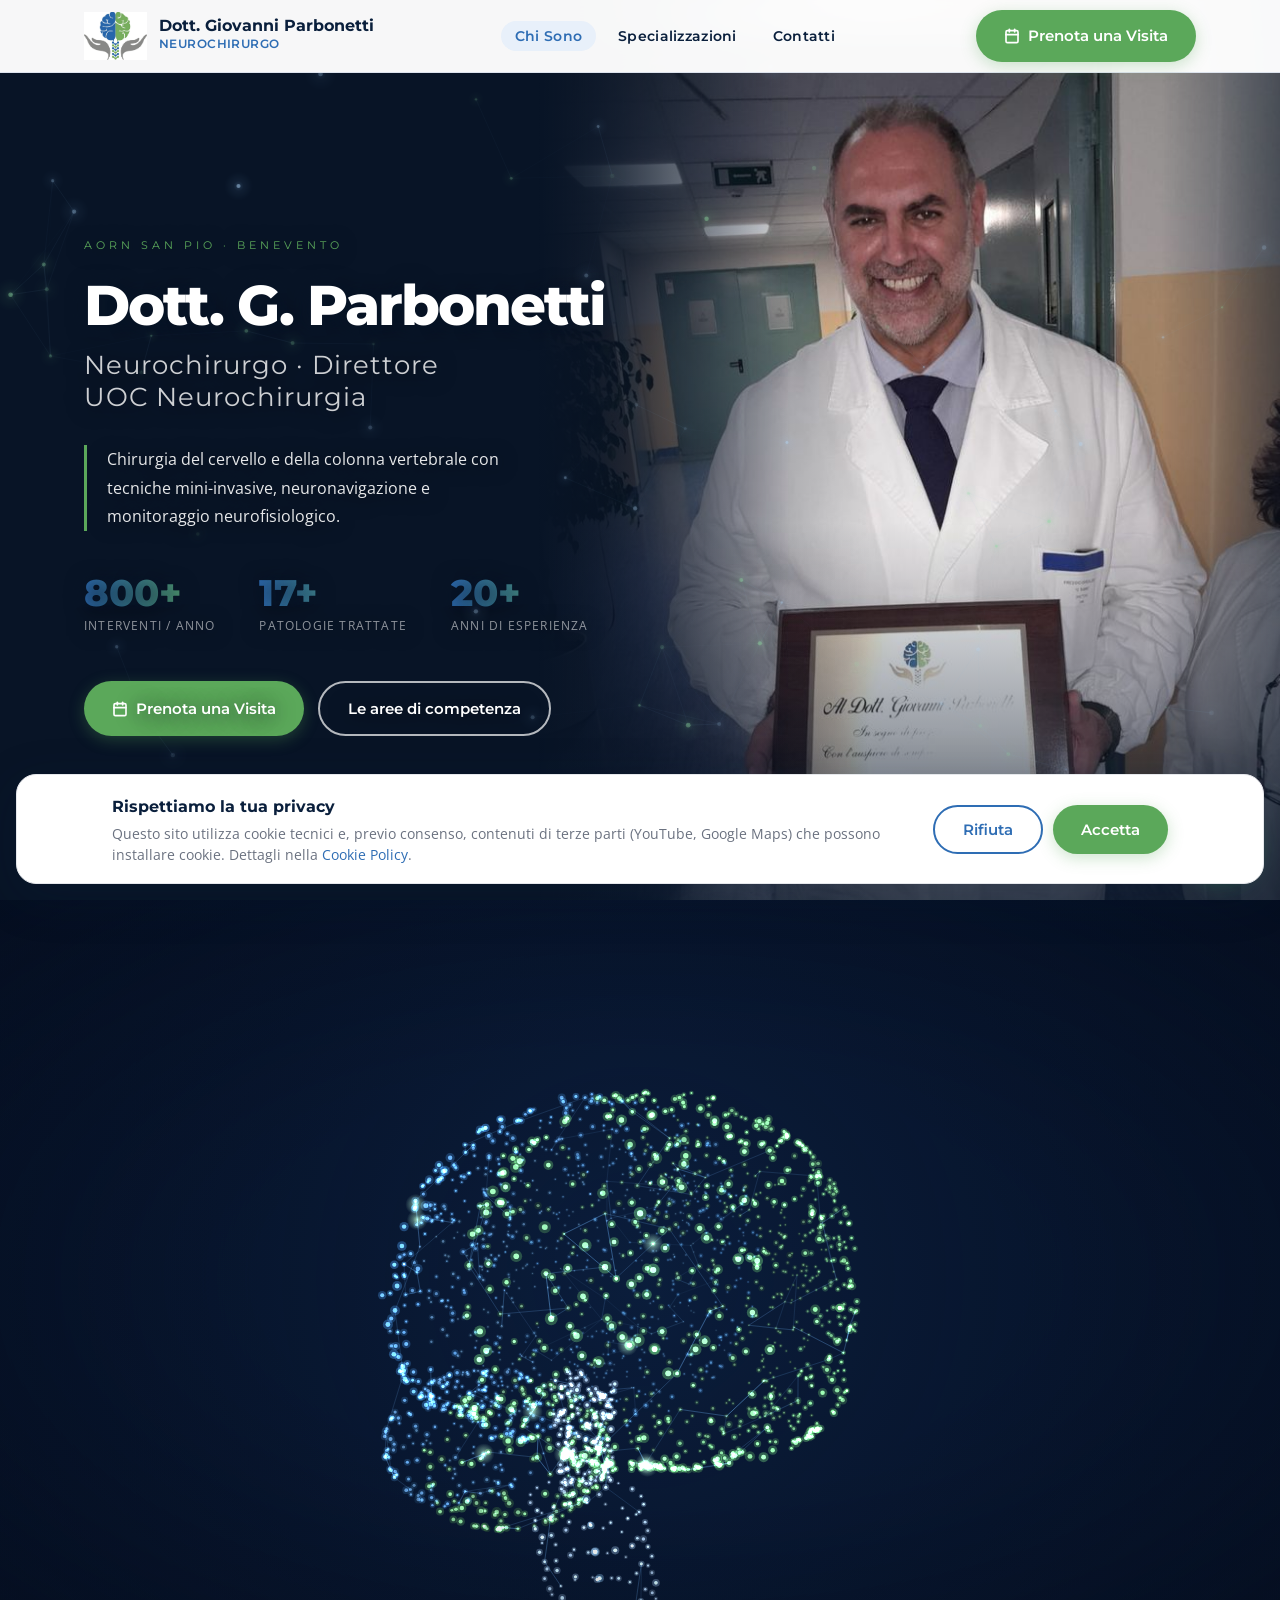
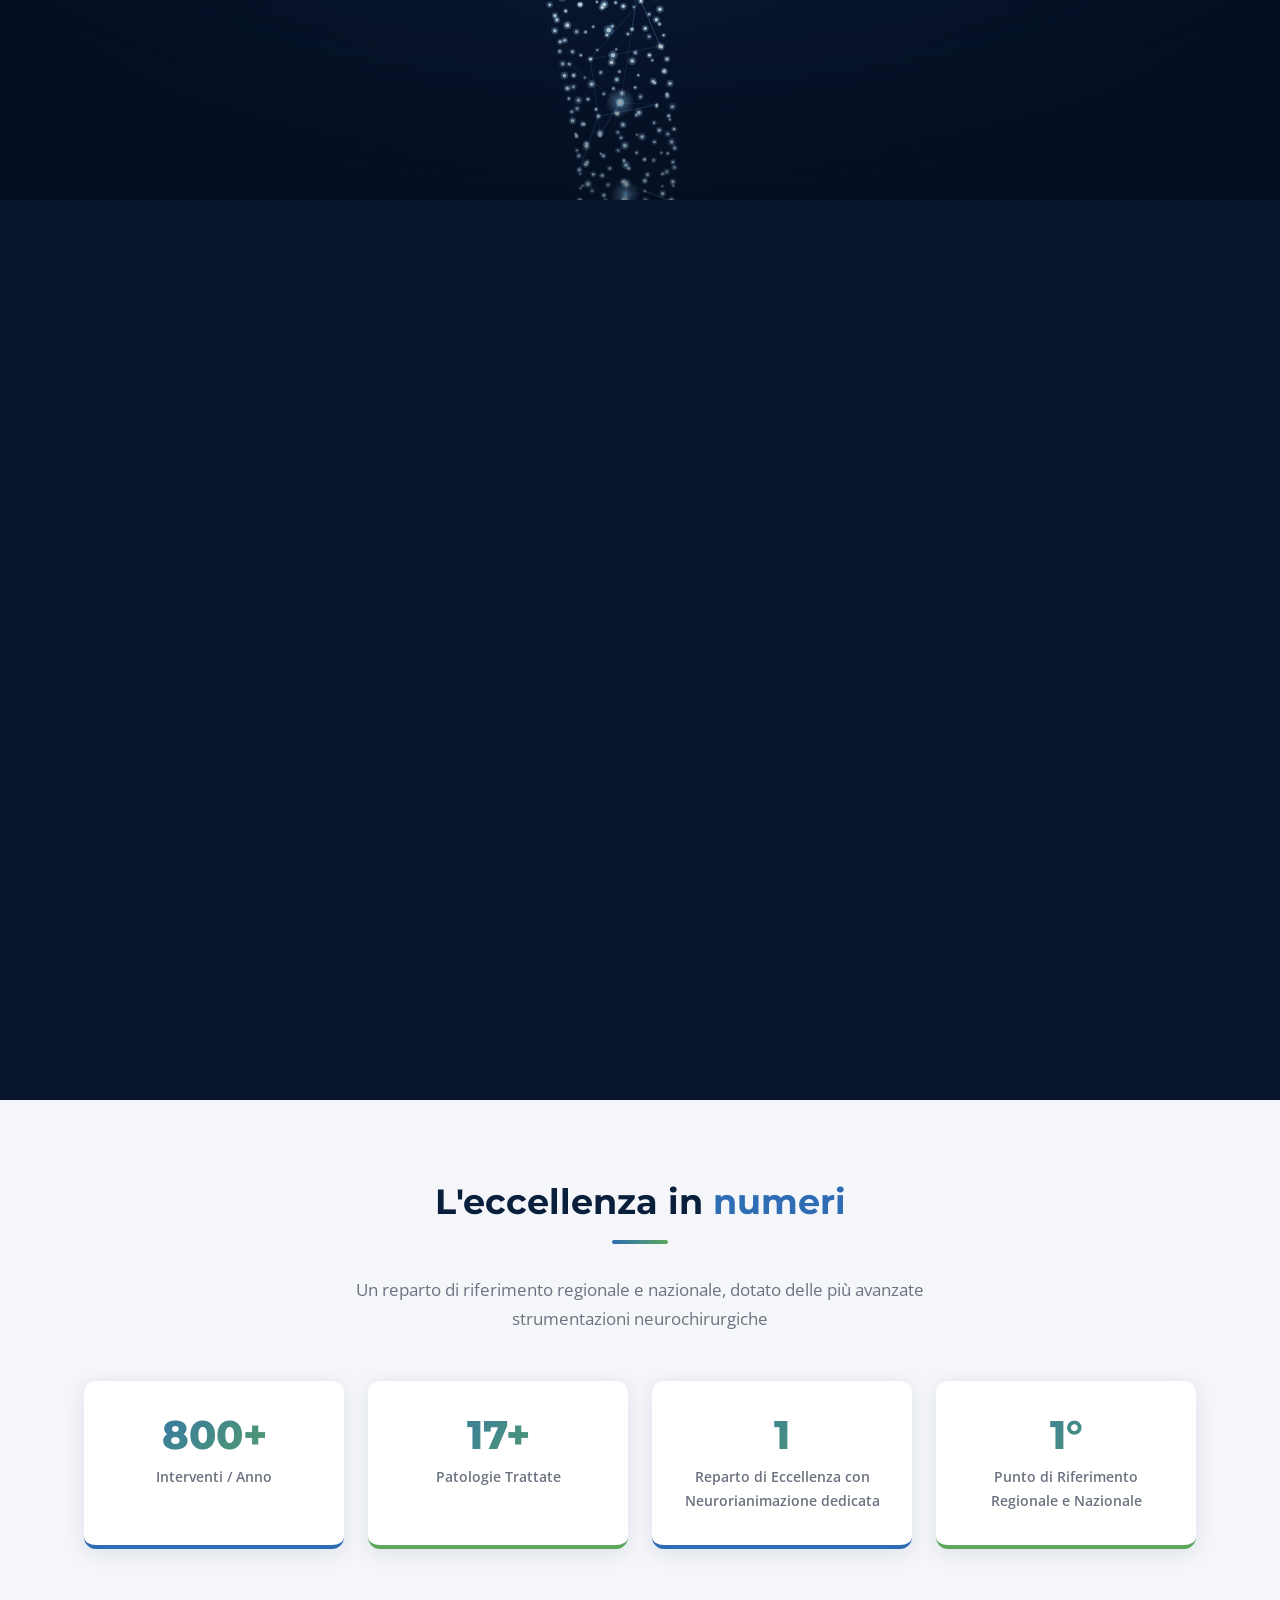
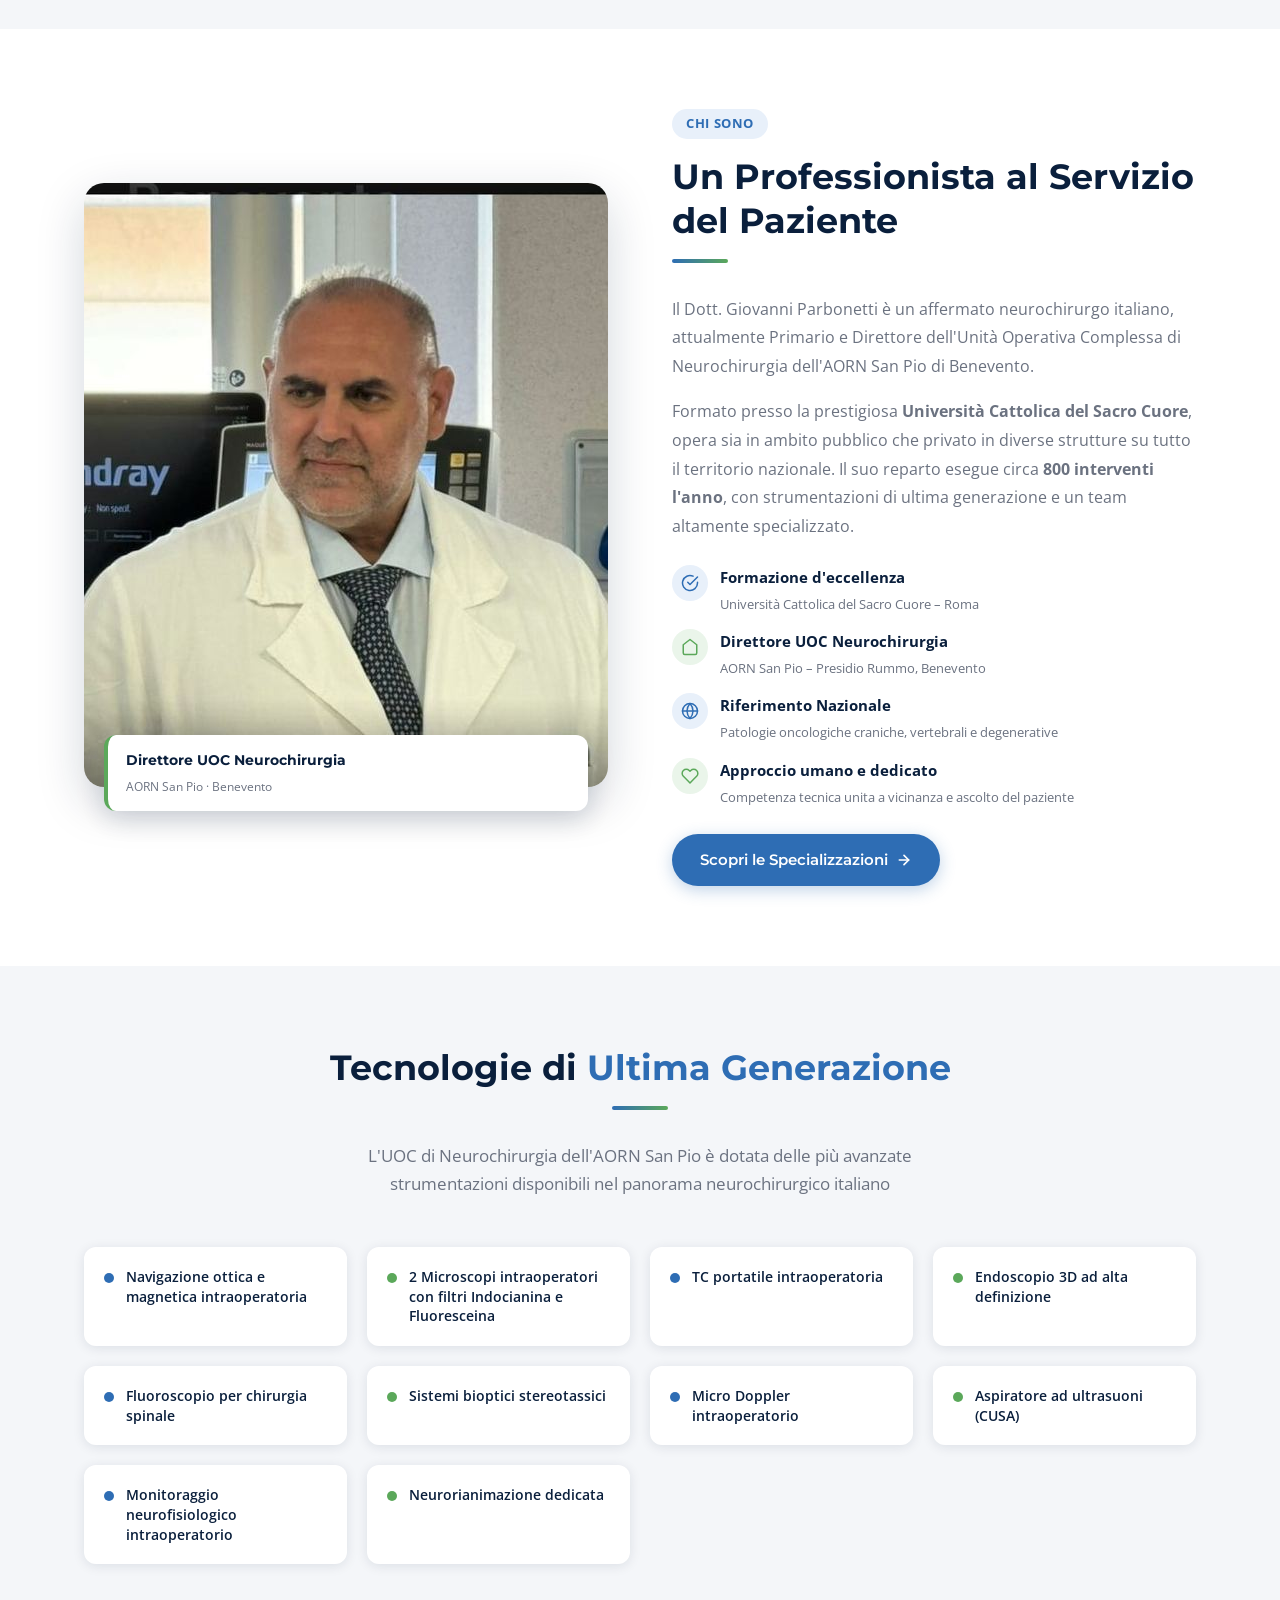
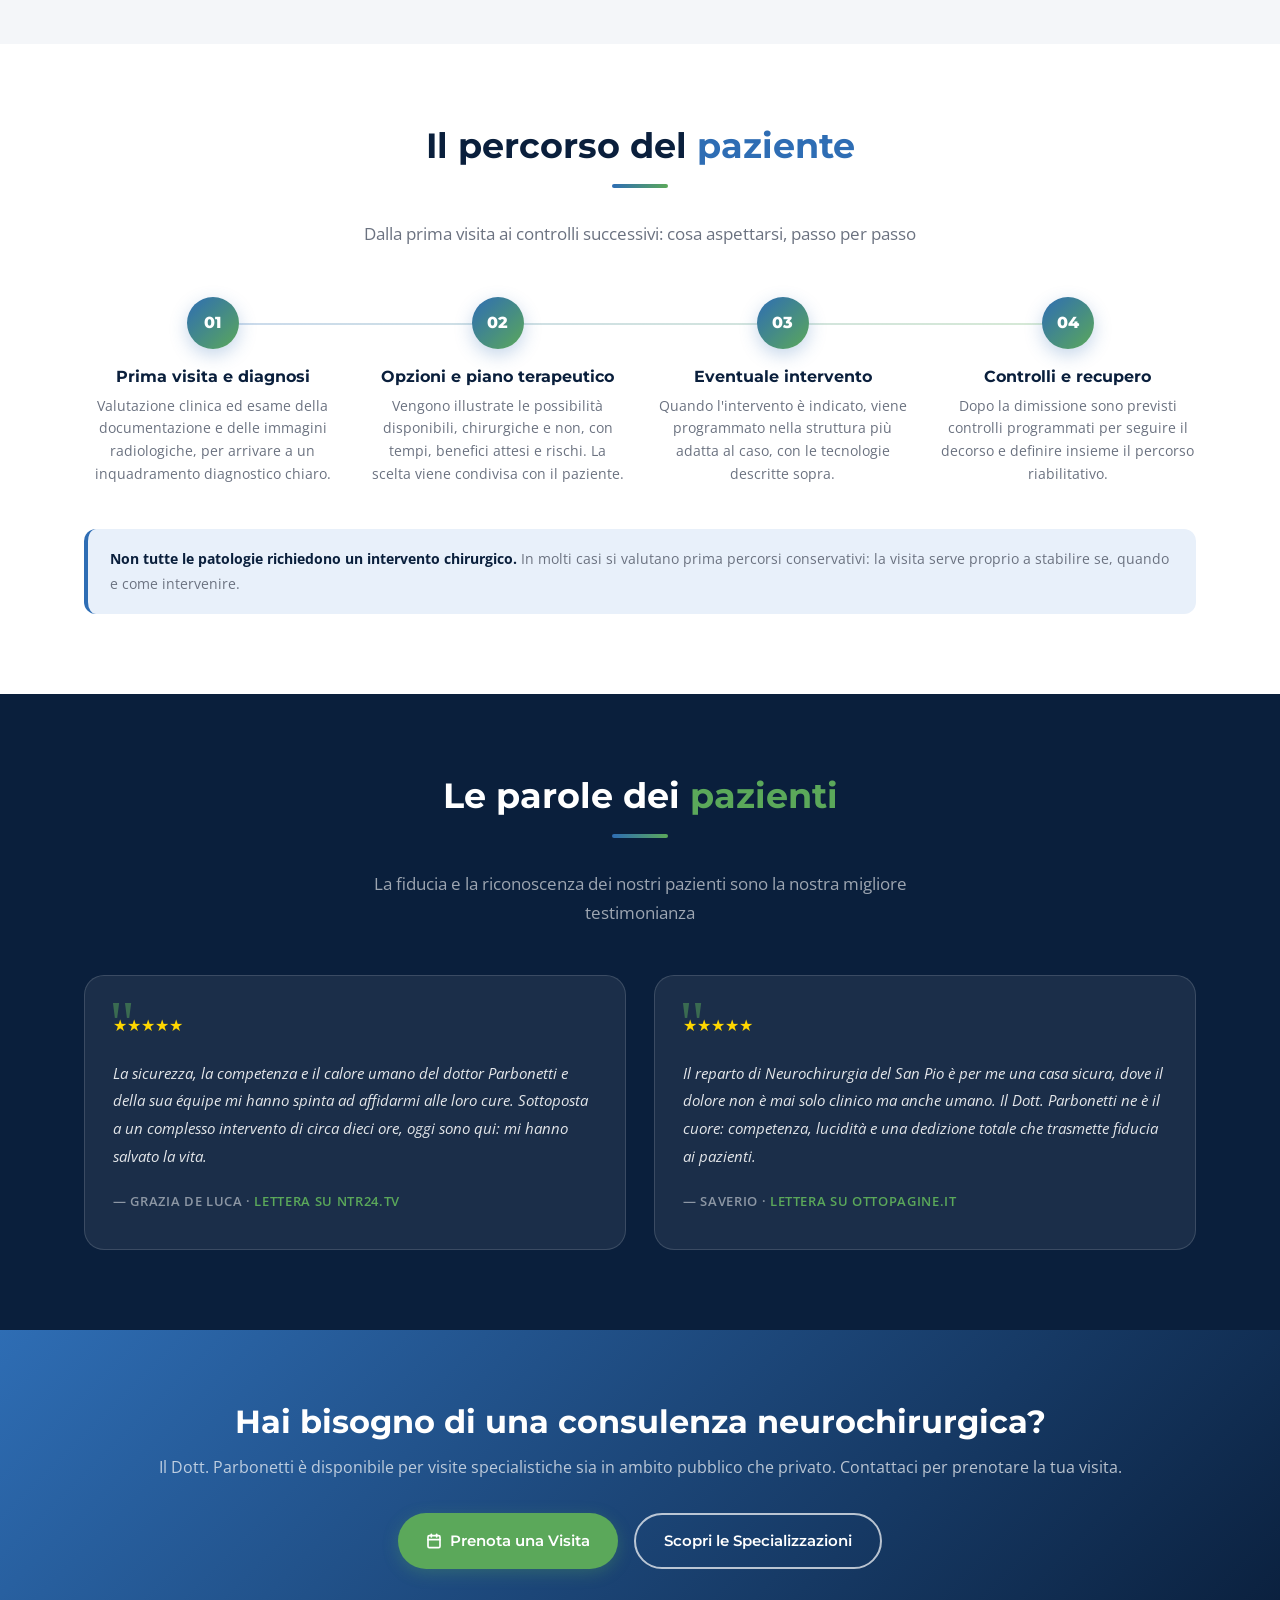
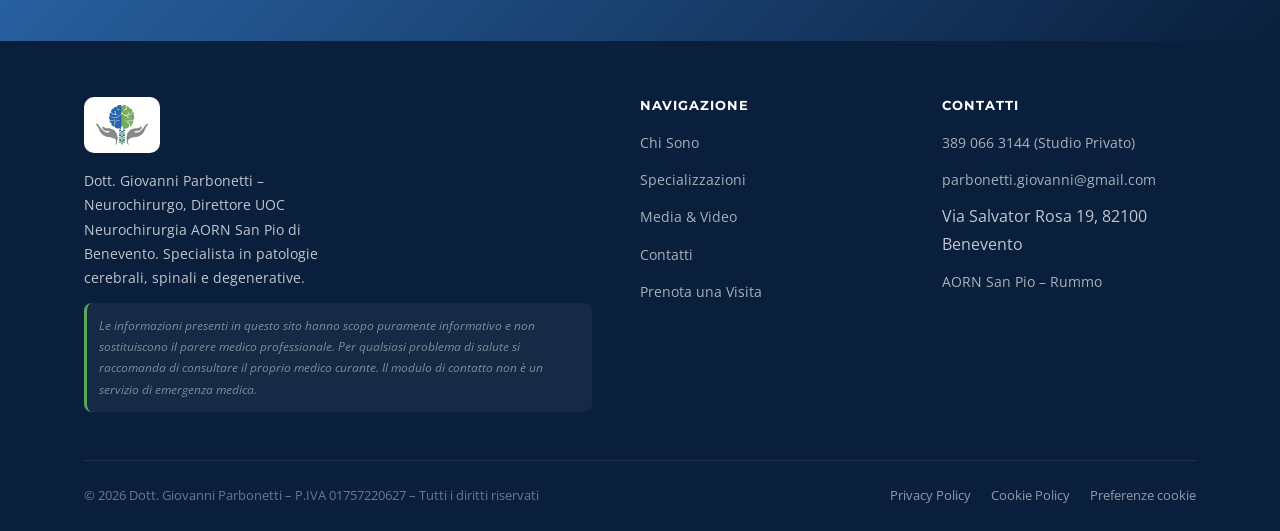
==== commit f84777eb: "Cervello anatomico: circonvoluzioni, lobo temporale, cervelletto e tronco" ====
--- a/index.html
+++ b/index.html
@@ -317,26 +317,81 @@
       CX=W*0.5;CY=H*0.42;SC=Math.min(W,H)*0.22;return true;}
     function rnd(a,b){return a+Math.random()*(b-a);}
     var P=[];
-    function hemi(sign,n,col){for(var i=0;i<n;i++){var u=Math.random(),v=Math.random();
-      var th=2*Math.PI*u,ph=Math.acos(2*v-1);
-      var x=Math.sin(ph)*Math.cos(th),y=Math.cos(ph),z=Math.sin(ph)*Math.sin(th);
-      var f=1+0.10*Math.sin(x*7+y*5)*Math.sin(z*6-y*4)+0.05*Math.sin(y*13+z*3);
-      var px=x*1.02*f,py=y*0.92*f,pz=z*1.12*f;
-      /* 0.16 = quanto ogni emisfero e' scostato dal centro: era 0.42 e lasciava
-         un vuoto largo nel mezzo. Il fattore 0.78 (era 0.62) compensa, cosi' il
-         cervello resta della stessa larghezza complessiva ma chiuso al centro,
-         con solo una linea sottile fra blu e verde come nel logo. */
-      px=sign*(0.16+Math.abs(px)*0.78);py=py*0.98+0.05;
-      var d=Math.random()<0.35?rnd(0.72,0.97):1;px*=d;py*=d;pz*=d;
-      var s=0.55+0.45*Math.random();
-      P.push({bx:px,by:py,bz:pz,sx:rnd(-6,6),sy:rnd(-6,6),sz:rnd(-6,6),r:col[0]*s|0,g:col[1]*s|0,b:col[2]*s|0,z2:rnd(0.9,2)});}}
-    function spine(){var top=0.9,bot=3.4,V=22;for(var i=0;i<=V;i++){var t=i/V;
-      var cy=top+t*(bot-top),cx=0.02+0.30*Math.sin(t*Math.PI*1.15),cz=0.05*Math.sin(t*6);
+    function clamp(v,a,b){return v<a?a:(v>b?b:v);}
+    /* ---- CORTECCIA -----------------------------------------------------
+       Non e' piu' una palla con un'increspatura: la superficie e' percorsa da
+       BANDE DI CRESTA E SOLCO (le circonvoluzioni). I punti vengono scartati
+       nei solchi e concentrati sulle creste — e' questo a far leggere "cervello"
+       e non "nuvola". In piu': fronte piu' stretta dell'occipite, base piu'
+       piatta, rigonfiamento del LOBO TEMPORALE in basso ai lati e la SCISSURA
+       DI SILVIO che lo stacca dal resto. Un quarto dei punti riempie il volume
+       interno, altrimenti la massa sembrerebbe vuota al centro.              */
+    function corteccia(sign,n,col){
+      var fatti=0, giri=0;
+      while(fatti<n && giri<n*40){
+        giri++;
+        var th=2*Math.PI*Math.random(), ph=Math.acos(2*Math.random()-1);
+        var x=Math.sin(ph)*Math.cos(th), y=Math.cos(ph), z=Math.sin(ph)*Math.sin(th);
+        var a=Math.atan2(z,x), b=Math.asin(clamp(y,-1,1));
+        var w=0.55*Math.sin(5.0*b+2.6*Math.sin(2.2*a+0.8*b))+0.45*Math.sin(7.0*a+2.0*Math.sin(1.8*b));
+        var cresta=1-Math.abs(w);
+        var dentro=Math.random()<0.26;
+        if(!dentro && Math.random()>0.16+0.84*Math.pow(cresta,1.6)) continue;
+        var r=(1+0.09*cresta)*(dentro?(0.55+0.37*Math.random()):1);
+        var X=x*1.00*r, Y=y*0.90*r, Z=z*1.12*r;
+        X*=1-0.12*Math.max(0,-Z);                 /* fronte piu' stretta */
+        if(Y>0.35) Y=0.35+(Y-0.35)*0.74;          /* base piu' piatta */
+        var bulbo=Math.exp(-((Y-0.46)*(Y-0.46))/0.05)*Math.exp(-((Z+0.10)*(Z+0.10))/0.55);
+        X+=(X>=0?1:-1)*0.14*bulbo; Y+=0.09*bulbo; /* lobo temporale */
+        var syl=Math.exp(-((Y-0.20-0.18*Z)*(Y-0.20-0.18*Z))/0.008);
+        if(Math.abs(X)>0.45 && Math.random()<0.80*syl) continue;   /* scissura */
+        /* 0.16 = scostamento dal centro: chiude il vuoto fra i due emisferi,
+           0.78 compensa perche' la larghezza totale resti la stessa */
+        var px=sign*(0.16+Math.abs(X)*0.78), py=Y*0.98+0.05;
+        var s=dentro?(0.30+0.22*Math.random()):(0.58+0.42*Math.random());
+        P.push({bx:px,by:py,bz:Z,sx:rnd(-6,6),sy:rnd(-6,6),sz:rnd(-6,6),
+                r:col[0]*s|0,g:col[1]*s|0,b:col[2]*s|0,
+                z2:dentro?rnd(0.8,1.3):rnd(1.0,2.0)});
+        fatti++;
+      }
+    }
+    /* ---- CERVELLETTO: massa piu' piccola dietro e in basso, con le sue
+       striature sottili (folia), molto piu' fitte delle circonvoluzioni ---- */
+    function cervelletto(sign,n,col){
+      var fatti=0, giri=0;
+      while(fatti<n && giri<n*30){
+        giri++;
+        var th=2*Math.PI*Math.random(), ph=Math.acos(2*Math.random()-1);
+        var x=Math.sin(ph)*Math.cos(th), y=Math.cos(ph), z=Math.sin(ph)*Math.sin(th);
+        var X=x*0.56, Y=y*0.30, Z=z*0.42;
+        if(Math.random()>0.15+0.85*Math.abs(Math.sin(20*Y))) continue;
+        var s=0.40+0.32*Math.random();
+        P.push({bx:sign*(0.10+Math.abs(X)*0.80),by:Y+0.66,bz:Z+0.86,
+                sx:rnd(-6,6),sy:rnd(-6,6),sz:rnd(-6,6),
+                r:col[0]*s|0,g:col[1]*s|0,b:col[2]*s|0,z2:rnd(0.9,1.6)});
+        fatti++;
+      }
+    }
+    /* ---- TRONCO ENCEFALICO: raccorda il cervello alla colonna ---- */
+    function tronco(n){
+      for(var i=0;i<n;i++){
+        var t=Math.random(), cy=0.44+t*0.56, rad=0.18-0.05*t;
+        var a=2*Math.PI*Math.random(), rr=rad*(0.7+0.3*Math.random()), s=0.6+0.4*Math.random();
+        P.push({bx:Math.cos(a)*rr,by:cy,bz:0.36+Math.sin(a)*rr*0.9,
+                sx:rnd(-6,6),sy:rnd(-6,6),sz:rnd(-6,6),
+                r:170*s|0,g:205*s|0,b:240*s|0,z2:rnd(1.0,1.8)});
+      }
+    }
+    /* la colonna parte dal tronco, quindi anche lei spostata indietro (bz +0.37) */
+    function spine(){var top=1.04,bot=3.5,V=22;for(var i=0;i<=V;i++){var t=i/V;
+      var cy=top+t*(bot-top),cx=0.02+0.30*Math.sin(t*Math.PI*1.15),cz=0.37+0.05*Math.sin(t*6);
       var ring=12+Math.round((1-t)*6),rad=0.30-0.10*t;
       for(var k=0;k<ring;k++){var a=2*Math.PI*k/ring,sh=0.6+0.4*Math.random();
         P.push({bx:cx+Math.cos(a)*rad,by:cy,bz:cz+Math.sin(a)*rad*0.85,sx:rnd(-6,6),sy:rnd(-6,6),sz:rnd(-6,6),r:175*sh|0,g:215*sh|0,b:255*sh|0,z2:rnd(0.9,1.7),cord:false});}
       P.push({bx:cx,by:cy,bz:cz,sx:rnd(-6,6),sy:rnd(-6,6),sz:rnd(-6,6),r:150,g:210,b:255,z2:rnd(1.4,2.3),cord:true});}}
-    hemi(-1,780,[70,150,230]);hemi(1,780,[110,205,120]);spine();
+    corteccia(-1,900,[70,150,230]);corteccia(1,900,[110,205,120]);
+    cervelletto(-1,175,[70,150,230]);cervelletto(1,175,[110,205,120]);
+    tronco(160);spine();
     var neu=[];for(var i=0;i<P.length;i+=13)neu.push(P[i]);
     var links=[];for(var a=0;a<neu.length;a++){var b1=-1,d1=9,b2=-1,d2=9;
       for(var b=0;b<neu.length;b++){if(a==b)continue;var dx=neu[a].bx-neu[b].bx,dy=neu[a].by-neu[b].by,dz=neu[a].bz-neu[b].bz,dd=dx*dx+dy*dy+dz*dz;
